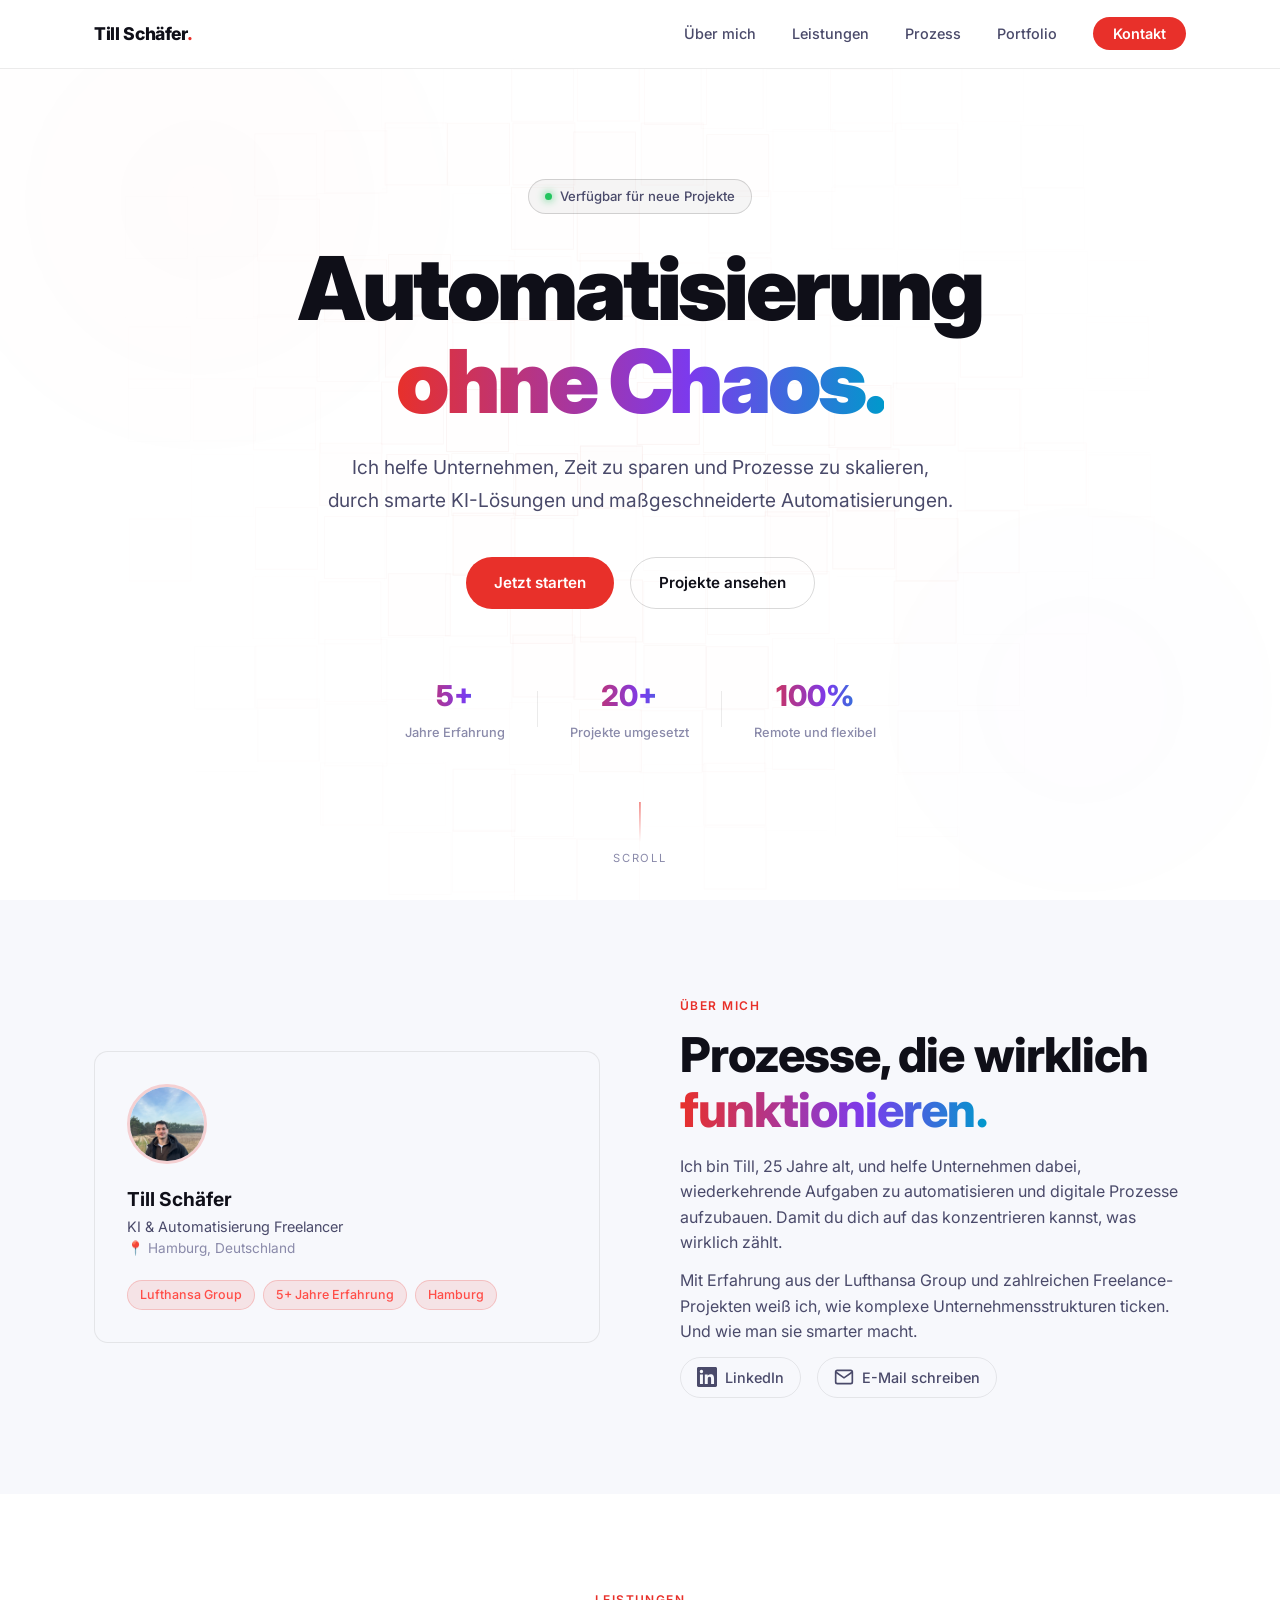
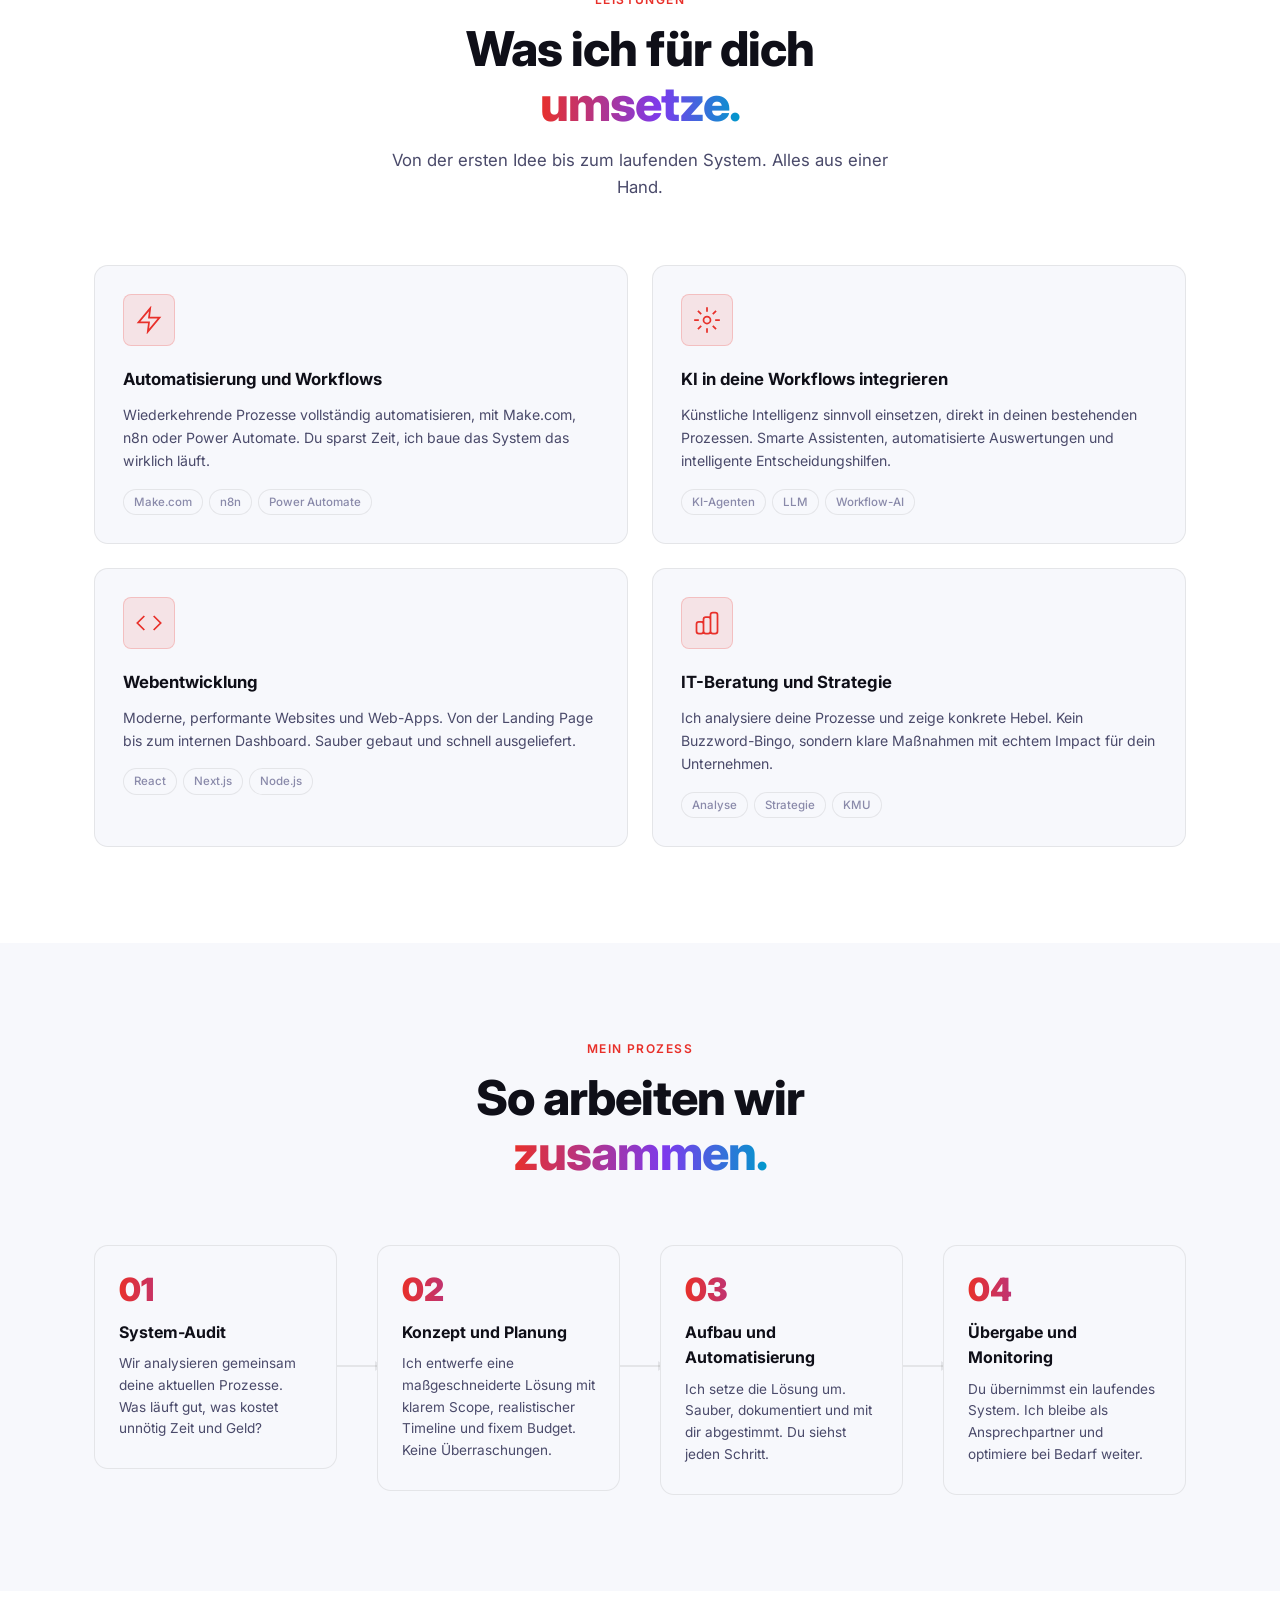
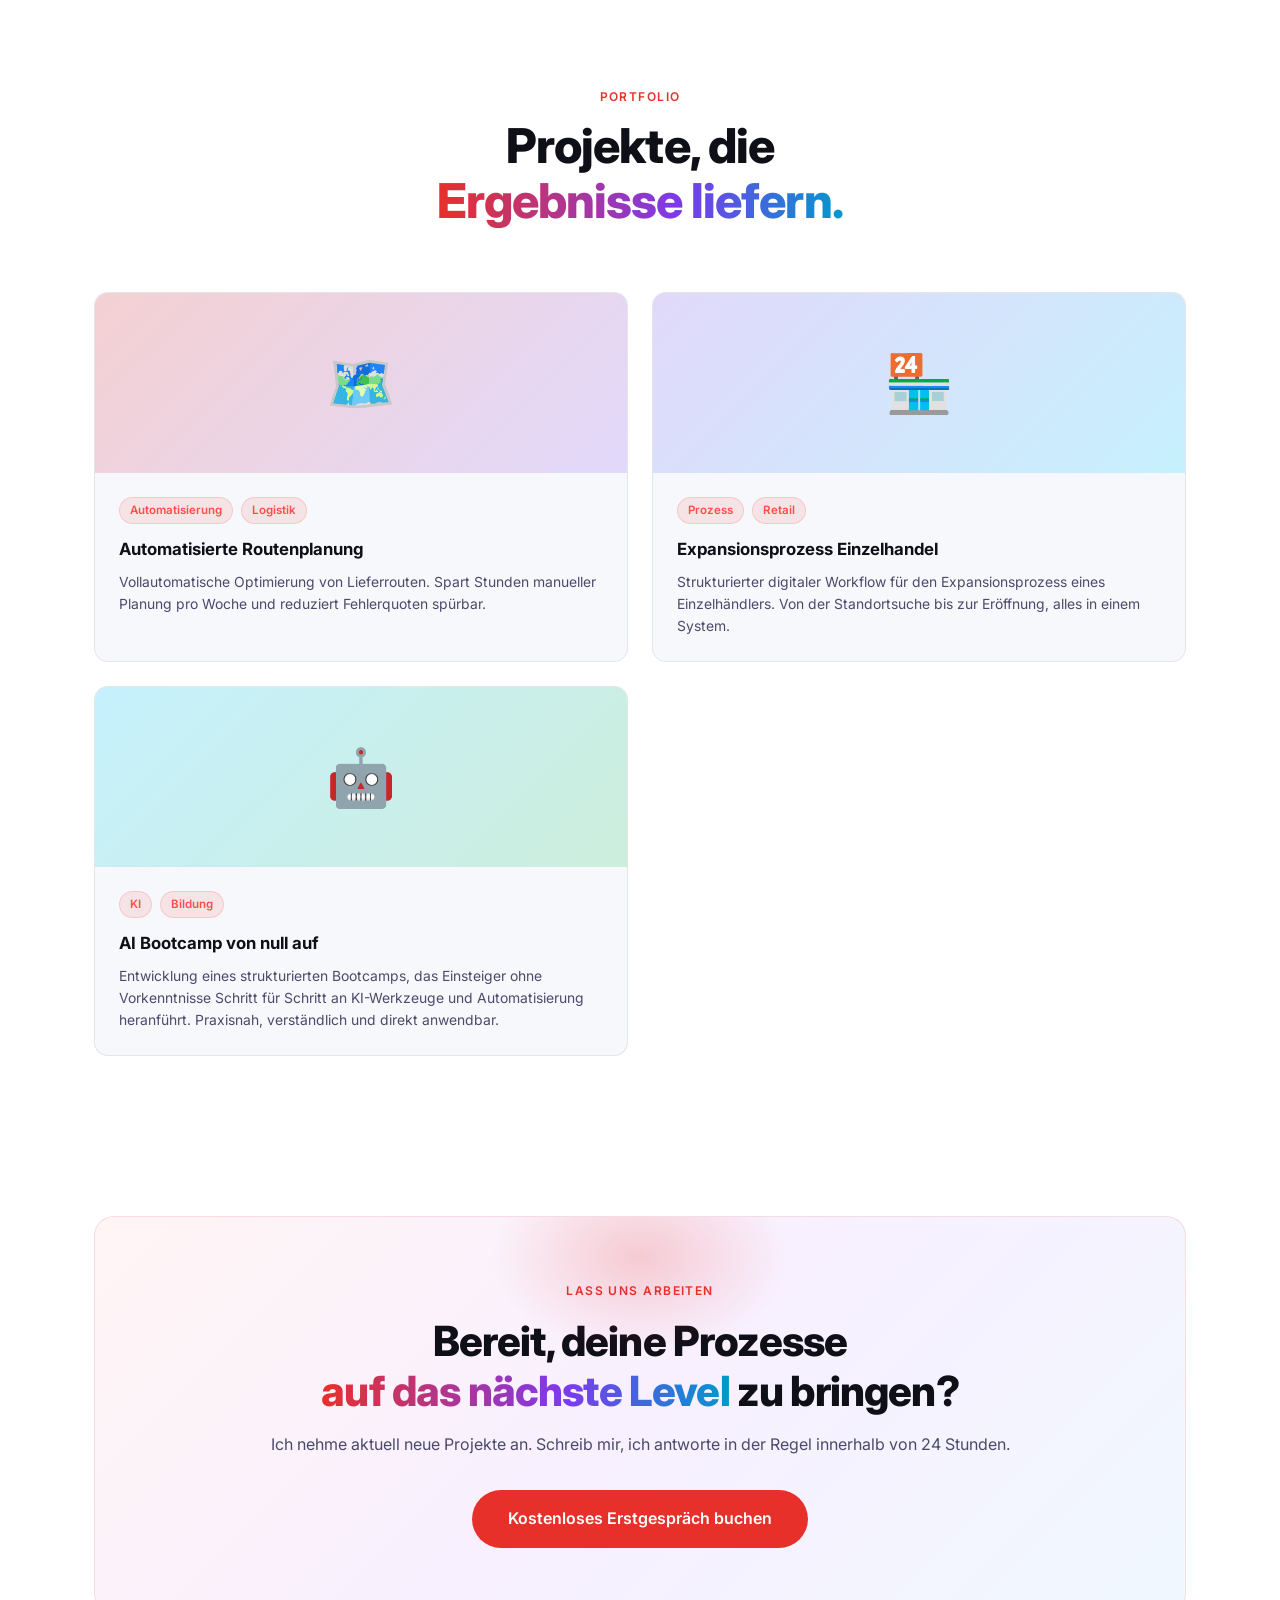
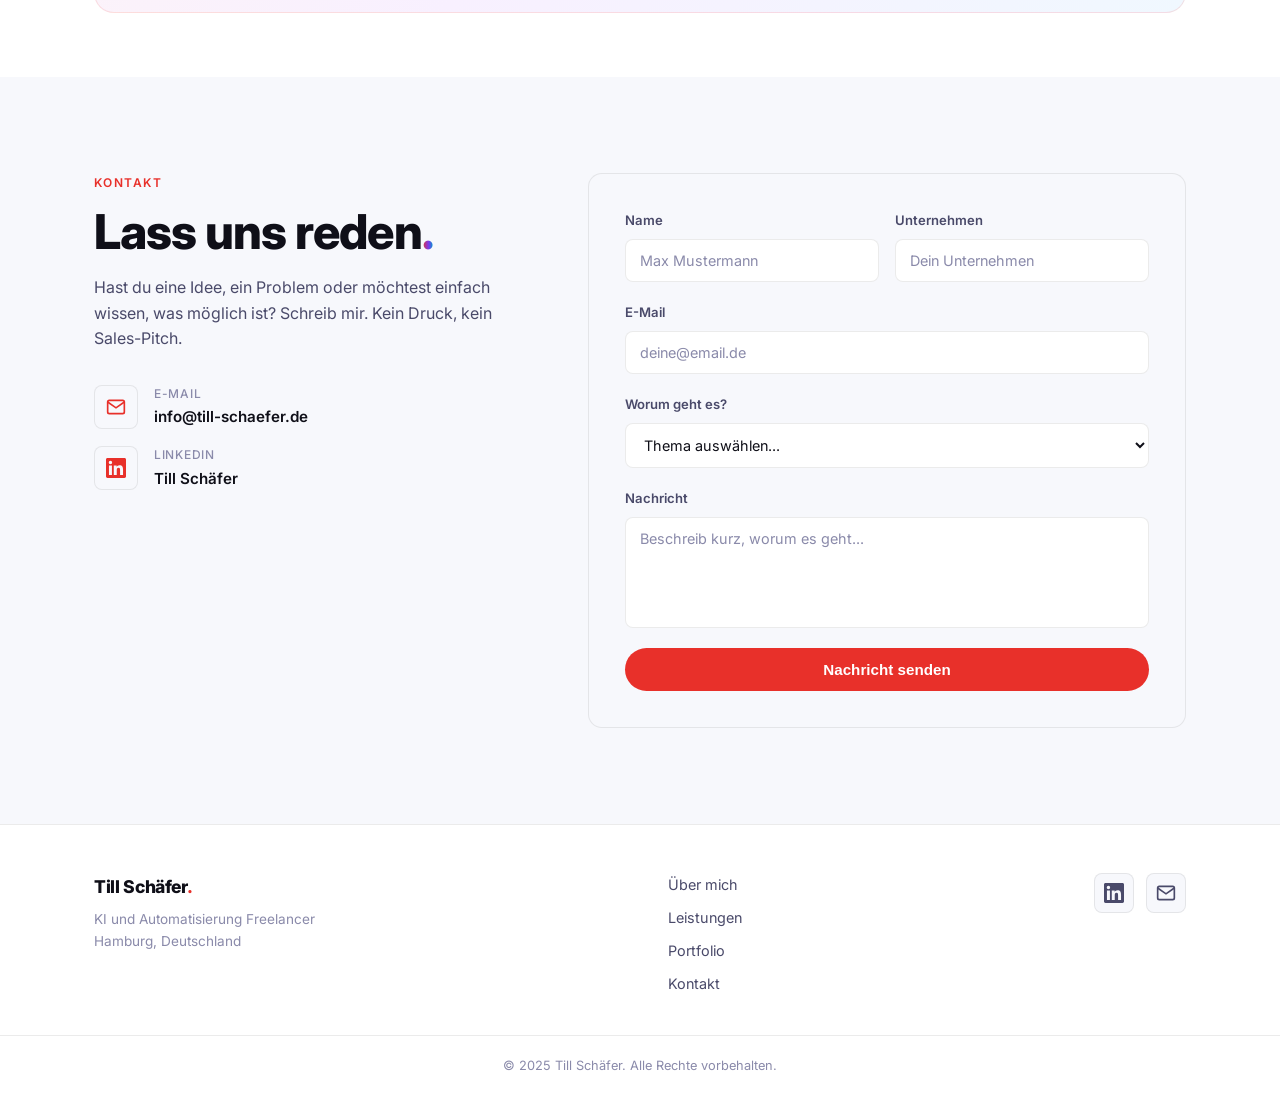
==== index.html @ 894cf84d "Initial commit: Till Schäfer Freelancer Website KI & Automatisierung Freelancer Website mit Hero-Ani" ====
<!DOCTYPE html>
<html lang="de">
<head>
  <meta charset="UTF-8" />
  <meta name="viewport" content="width=device-width, initial-scale=1.0" />

  <!-- SEO: Title & Description -->
  <title>Till Schäfer | KI & Automatisierung Freelancer Hamburg</title>
  <meta name="description" content="Freelancer für KI-Integration, Prozessautomatisierung und Webentwicklung in Hamburg. Ich helfe Unternehmen dabei, Zeit zu sparen und Abläufe zu skalieren. Jetzt kostenloses Erstgespräch buchen." />
  <meta name="keywords" content="Automatisierung Freelancer Hamburg, KI Integration, Prozessautomatisierung, Make.com, n8n, Power Automate, KI Freelancer, Webentwicklung Hamburg, Till Schäfer, AI Freelancer Deutschland" />
  <meta name="author" content="Till Schäfer" />
  <meta name="robots" content="index, follow" />
  <link rel="canonical" href="https://till-schaefer.de" />

  <!-- Open Graph (LinkedIn, WhatsApp, Facebook) -->
  <meta property="og:type" content="website" />
  <meta property="og:title" content="Till Schäfer | KI & Automatisierung Freelancer Hamburg" />
  <meta property="og:description" content="Freelancer für KI-Integration und Prozessautomatisierung. Ich helfe Unternehmen, Zeit zu sparen und Abläufe zu skalieren." />
  <meta property="og:url" content="https://till-schaefer.de" />
  <meta property="og:locale" content="de_DE" />
  <meta property="og:site_name" content="Till Schäfer" />

  <!-- Twitter Card -->
  <meta name="twitter:card" content="summary_large_image" />
  <meta name="twitter:title" content="Till Schäfer | KI & Automatisierung Freelancer Hamburg" />
  <meta name="twitter:description" content="Freelancer für KI-Integration und Prozessautomatisierung in Hamburg." />

  <!-- JSON-LD Structured Data -->
  <script type="application/ld+json">
  {
    "@context": "https://schema.org",
    "@type": "Person",
    "name": "Till Schäfer",
    "jobTitle": "KI & Automatisierung Freelancer",
    "url": "https://till-schaefer.de",
    "email": "info@till-schaefer.de",
    "address": {
      "@type": "PostalAddress",
      "addressLocality": "Hamburg",
      "addressCountry": "DE"
    },
    "knowsAbout": ["KI-Integration", "Prozessautomatisierung", "Make.com", "n8n", "Power Automate", "Webentwicklung", "IT-Beratung"],
    "sameAs": ["https://www.linkedin.com/in/till-schaefer"]
  }
  </script>

  <link rel="preconnect" href="https://fonts.googleapis.com" />
  <link rel="preconnect" href="https://fonts.gstatic.com" crossorigin />
  <link href="https://fonts.googleapis.com/css2?family=Inter:wght@300;400;500;600;700;800;900&display=swap" rel="stylesheet" />
  <link rel="stylesheet" href="style.css" />
</head>
<body>

  <!-- NAV -->
  <nav id="navbar">
    <div class="nav-inner">
      <a href="#hero" class="nav-logo">Till Schäfer<span class="dot">.</span></a>
      <ul class="nav-links">
        <li><a href="#about">Über mich</a></li>
        <li><a href="#services">Leistungen</a></li>
        <li><a href="#process">Prozess</a></li>
        <li><a href="#portfolio">Portfolio</a></li>
        <li><a href="#contact" class="nav-cta">Kontakt</a></li>
      </ul>
      <button class="nav-burger" id="burger" aria-label="Menü öffnen">
        <span></span><span></span><span></span>
      </button>
    </div>
    <div class="nav-mobile" id="mobileMenu">
      <a href="#about" class="mob-link">Über mich</a>
      <a href="#services" class="mob-link">Leistungen</a>
      <a href="#process" class="mob-link">Prozess</a>
      <a href="#portfolio" class="mob-link">Portfolio</a>
      <a href="#contact" class="mob-link mob-cta">Kontakt</a>
    </div>
  </nav>

  <!-- HERO -->
  <section id="hero">
    <div class="hero-bg">
      <div class="blob blob-1"></div>
      <div class="blob blob-2"></div>
      <canvas id="tileCanvas"></canvas>
    </div>
    <div class="hero-content">
      <div class="hero-badge reveal">
        <span class="badge-dot"></span>
        Verfügbar für neue Projekte
      </div>
      <h1 class="hero-title reveal">
        Automatisierung<br />
        <span class="gradient-text">ohne Chaos.</span>
      </h1>
      <p class="hero-sub reveal">
        Ich helfe Unternehmen, Zeit zu sparen und Prozesse zu skalieren,<br class="br-desk" />
        durch smarte KI-Lösungen und maßgeschneiderte Automatisierungen.
      </p>
      <div class="hero-actions reveal">
        <a href="#contact" class="btn btn-primary">Jetzt starten</a>
        <a href="#portfolio" class="btn btn-ghost">Projekte ansehen</a>
      </div>
      <div class="hero-stats reveal">
        <div class="stat">
          <span class="stat-num">5+</span>
          <span class="stat-label">Jahre Erfahrung</span>
        </div>
        <div class="stat-divider"></div>
        <div class="stat">
          <span class="stat-num">20+</span>
          <span class="stat-label">Projekte umgesetzt</span>
        </div>
        <div class="stat-divider"></div>
        <div class="stat">
          <span class="stat-num">100%</span>
          <span class="stat-label">Remote und flexibel</span>
        </div>
      </div>
    </div>
    <div class="scroll-indicator">
      <div class="scroll-line"></div>
      <span>Scroll</span>
    </div>
  </section>

  <!-- ABOUT -->
  <section id="about">
    <div class="container about-grid">
      <div class="about-visual reveal">
        <div class="about-card">
          <div class="about-avatar">
            <img src="IMG_1488-1-e1768509123802.jpeg" alt="Till Schäfer, KI und Automatisierung Freelancer Hamburg" class="avatar-img" />
          </div>
          <div class="about-card-info">
            <p class="about-card-name">Till Schäfer</p>
            <p class="about-card-role">KI &amp; Automatisierung Freelancer</p>
            <p class="about-card-loc">📍 Hamburg, Deutschland</p>
          </div>
          <div class="about-card-tags">
            <span>Lufthansa Group</span>
            <span>5+ Jahre Erfahrung</span>
            <span>Hamburg</span>
          </div>
        </div>
      </div>
      <div class="about-text">
        <p class="section-label reveal">Über mich</p>
        <h2 class="section-title reveal">
          Prozesse, die wirklich<br /><span class="gradient-text">funktionieren.</span>
        </h2>
        <p class="about-body reveal">
          Ich bin Till, 25 Jahre alt, und helfe Unternehmen dabei, wiederkehrende Aufgaben zu automatisieren und digitale Prozesse aufzubauen. Damit du dich auf das konzentrieren kannst, was wirklich zählt.
        </p>
        <p class="about-body reveal">
          Mit Erfahrung aus der Lufthansa Group und zahlreichen Freelance-Projekten weiß ich, wie komplexe Unternehmensstrukturen ticken. Und wie man sie smarter macht.
        </p>
        <div class="about-links reveal">
          <a href="https://www.linkedin.com/in/till-schaefer" target="_blank" rel="noopener" class="social-link">
            <svg width="20" height="20" viewBox="0 0 24 24" fill="currentColor"><path d="M20.447 20.452h-3.554v-5.569c0-1.328-.027-3.037-1.852-3.037-1.853 0-2.136 1.445-2.136 2.939v5.667H9.351V9h3.414v1.561h.046c.477-.9 1.637-1.85 3.37-1.85 3.601 0 4.267 2.37 4.267 5.455v6.286zM5.337 7.433a2.062 2.062 0 01-2.063-2.065 2.064 2.064 0 112.063 2.065zm1.782 13.019H3.555V9h3.564v11.452zM22.225 0H1.771C.792 0 0 .774 0 1.729v20.542C0 23.227.792 24 1.771 24h20.451C23.2 24 24 23.227 24 22.271V1.729C24 .774 23.2 0 22.222 0h.003z"/></svg>
            LinkedIn
          </a>
          <a href="mailto:info@till-schaefer.de" class="social-link">
            <svg width="20" height="20" viewBox="0 0 24 24" fill="none" stroke="currentColor" stroke-width="2"><path d="M4 4h16c1.1 0 2 .9 2 2v12c0 1.1-.9 2-2 2H4c-1.1 0-2-.9-2-2V6c0-1.1.9-2 2-2z"/><polyline points="22,6 12,13 2,6"/></svg>
            E-Mail schreiben
          </a>
        </div>
      </div>
    </div>
  </section>

  <!-- SERVICES -->
  <section id="services">
    <div class="container">
      <div class="section-header">
        <p class="section-label reveal">Leistungen</p>
        <h2 class="section-title reveal">Was ich für dich<br /><span class="gradient-text">umsetze.</span></h2>
        <p class="section-sub reveal">Von der ersten Idee bis zum laufenden System. Alles aus einer Hand.</p>
      </div>
      <div class="services-grid services-grid-4">

        <div class="service-card reveal">
          <div class="service-icon">
            <svg width="28" height="28" viewBox="0 0 24 24" fill="none" stroke="currentColor" stroke-width="1.5"><path d="M13 2L3 14h9l-1 8 10-12h-9l1-8z"/></svg>
          </div>
          <h3>Automatisierung und Workflows</h3>
          <p>Wiederkehrende Prozesse vollständig automatisieren, mit Make.com, n8n oder Power Automate. Du sparst Zeit, ich baue das System das wirklich läuft.</p>
          <div class="service-tags">
            <span>Make.com</span><span>n8n</span><span>Power Automate</span>
          </div>
        </div>

        <div class="service-card reveal">
          <div class="service-icon">
            <svg width="28" height="28" viewBox="0 0 24 24" fill="none" stroke="currentColor" stroke-width="1.5"><circle cx="12" cy="12" r="3"/><path d="M12 1v4M12 19v4M4.22 4.22l2.83 2.83M16.95 16.95l2.83 2.83M1 12h4M19 12h4M4.22 19.78l2.83-2.83M16.95 7.05l2.83-2.83"/></svg>
          </div>
          <h3>KI in deine Workflows integrieren</h3>
          <p>Künstliche Intelligenz sinnvoll einsetzen, direkt in deinen bestehenden Prozessen. Smarte Assistenten, automatisierte Auswertungen und intelligente Entscheidungshilfen.</p>
          <div class="service-tags">
            <span>KI-Agenten</span><span>LLM</span><span>Workflow-AI</span>
          </div>
        </div>

        <div class="service-card reveal">
          <div class="service-icon">
            <svg width="28" height="28" viewBox="0 0 24 24" fill="none" stroke="currentColor" stroke-width="1.5"><polyline points="16 18 22 12 16 6"/><polyline points="8 6 2 12 8 18"/></svg>
          </div>
          <h3>Webentwicklung</h3>
          <p>Moderne, performante Websites und Web-Apps. Von der Landing Page bis zum internen Dashboard. Sauber gebaut und schnell ausgeliefert.</p>
          <div class="service-tags">
            <span>React</span><span>Next.js</span><span>Node.js</span>
          </div>
        </div>

        <div class="service-card reveal">
          <div class="service-icon">
            <svg width="28" height="28" viewBox="0 0 24 24" fill="none" stroke="currentColor" stroke-width="1.5"><path d="M9 19v-6a2 2 0 00-2-2H5a2 2 0 00-2 2v6a2 2 0 002 2h2a2 2 0 002-2zm0 0V9a2 2 0 012-2h2a2 2 0 012 2v10m-6 0a2 2 0 002 2h2a2 2 0 002-2m0 0V5a2 2 0 012-2h2a2 2 0 012 2v14a2 2 0 01-2 2h-2a2 2 0 01-2-2z"/></svg>
          </div>
          <h3>IT-Beratung und Strategie</h3>
          <p>Ich analysiere deine Prozesse und zeige konkrete Hebel. Kein Buzzword-Bingo, sondern klare Maßnahmen mit echtem Impact für dein Unternehmen.</p>
          <div class="service-tags">
            <span>Analyse</span><span>Strategie</span><span>KMU</span>
          </div>
        </div>

      </div>
    </div>
  </section>

  <!-- PROCESS -->
  <section id="process">
    <div class="container">
      <div class="section-header">
        <p class="section-label reveal">Mein Prozess</p>
        <h2 class="section-title reveal">So arbeiten wir<br /><span class="gradient-text">zusammen.</span></h2>
      </div>
      <div class="process-steps">
        <div class="process-step reveal">
          <div class="step-num">01</div>
          <div class="step-content">
            <h3>System-Audit</h3>
            <p>Wir analysieren gemeinsam deine aktuellen Prozesse. Was läuft gut, was kostet unnötig Zeit und Geld?</p>
          </div>
        </div>
        <div class="process-connector"></div>
        <div class="process-step reveal">
          <div class="step-num">02</div>
          <div class="step-content">
            <h3>Konzept und Planung</h3>
            <p>Ich entwerfe eine maßgeschneiderte Lösung mit klarem Scope, realistischer Timeline und fixem Budget. Keine Überraschungen.</p>
          </div>
        </div>
        <div class="process-connector"></div>
        <div class="process-step reveal">
          <div class="step-num">03</div>
          <div class="step-content">
            <h3>Aufbau und Automatisierung</h3>
            <p>Ich setze die Lösung um. Sauber, dokumentiert und mit dir abgestimmt. Du siehst jeden Schritt.</p>
          </div>
        </div>
        <div class="process-connector"></div>
        <div class="process-step reveal">
          <div class="step-num">04</div>
          <div class="step-content">
            <h3>Übergabe und Monitoring</h3>
            <p>Du übernimmst ein laufendes System. Ich bleibe als Ansprechpartner und optimiere bei Bedarf weiter.</p>
          </div>
        </div>
      </div>
    </div>
  </section>

  <!-- PORTFOLIO -->
  <section id="portfolio">
    <div class="container">
      <div class="section-header">
        <p class="section-label reveal">Portfolio</p>
        <h2 class="section-title reveal">Projekte, die<br /><span class="gradient-text">Ergebnisse liefern.</span></h2>
      </div>
      <div class="portfolio-grid">

        <div class="portfolio-card reveal">
          <div class="portfolio-visual p-vis-1">
            <div class="p-icon">🗺️</div>
          </div>
          <div class="portfolio-info">
            <div class="portfolio-tags">
              <span>Automatisierung</span><span>Logistik</span>
            </div>
            <h3>Automatisierte Routenplanung</h3>
            <p>Vollautomatische Optimierung von Lieferrouten. Spart Stunden manueller Planung pro Woche und reduziert Fehlerquoten spürbar.</p>
          </div>
        </div>

        <div class="portfolio-card reveal">
          <div class="portfolio-visual p-vis-2">
            <div class="p-icon">🏪</div>
          </div>
          <div class="portfolio-info">
            <div class="portfolio-tags">
              <span>Prozess</span><span>Retail</span>
            </div>
            <h3>Expansionsprozess Einzelhandel</h3>
            <p>Strukturierter digitaler Workflow für den Expansionsprozess eines Einzelhändlers. Von der Standortsuche bis zur Eröffnung, alles in einem System.</p>
          </div>
        </div>

        <div class="portfolio-card reveal">
          <div class="portfolio-visual p-vis-3">
            <div class="p-icon">🤖</div>
          </div>
          <div class="portfolio-info">
            <div class="portfolio-tags">
              <span>KI</span><span>Bildung</span>
            </div>
            <h3>AI Bootcamp von null auf</h3>
            <p>Entwicklung eines strukturierten Bootcamps, das Einsteiger ohne Vorkenntnisse Schritt für Schritt an KI-Werkzeuge und Automatisierung heranführt. Praxisnah, verständlich und direkt anwendbar.</p>
          </div>
        </div>

      </div>
    </div>
  </section>

  <!-- CTA BANNER -->
  <section id="cta-banner">
    <div class="container">
      <div class="cta-box reveal">
        <div class="cta-glow"></div>
        <p class="cta-label">Lass uns arbeiten</p>
        <h2>Bereit, deine Prozesse<br /><span class="gradient-text">auf das nächste Level</span> zu bringen?</h2>
        <p class="cta-sub">Ich nehme aktuell neue Projekte an. Schreib mir, ich antworte in der Regel innerhalb von 24 Stunden.</p>
        <a href="#contact" class="btn btn-primary btn-lg">Kostenloses Erstgespräch buchen</a>
      </div>
    </div>
  </section>

  <!-- CONTACT -->
  <section id="contact">
    <div class="container contact-grid">
      <div class="contact-info">
        <p class="section-label reveal">Kontakt</p>
        <h2 class="section-title reveal">Lass uns reden<span class="gradient-text">.</span></h2>
        <p class="contact-body reveal">Hast du eine Idee, ein Problem oder möchtest einfach wissen, was möglich ist? Schreib mir. Kein Druck, kein Sales-Pitch.</p>
        <div class="contact-details reveal">
          <a href="mailto:info@till-schaefer.de" class="contact-item">
            <div class="contact-icon">
              <svg width="20" height="20" viewBox="0 0 24 24" fill="none" stroke="currentColor" stroke-width="2"><path d="M4 4h16c1.1 0 2 .9 2 2v12c0 1.1-.9 2-2 2H4c-1.1 0-2-.9-2-2V6c0-1.1.9-2 2-2z"/><polyline points="22,6 12,13 2,6"/></svg>
            </div>
            <div>
              <p class="contact-label-sm">E-Mail</p>
              <p class="contact-value">info@till-schaefer.de</p>
            </div>
          </a>
          <a href="https://www.linkedin.com/in/till-schaefer" target="_blank" rel="noopener" class="contact-item">
            <div class="contact-icon">
              <svg width="20" height="20" viewBox="0 0 24 24" fill="currentColor"><path d="M20.447 20.452h-3.554v-5.569c0-1.328-.027-3.037-1.852-3.037-1.853 0-2.136 1.445-2.136 2.939v5.667H9.351V9h3.414v1.561h.046c.477-.9 1.637-1.85 3.37-1.85 3.601 0 4.267 2.37 4.267 5.455v6.286zM5.337 7.433a2.062 2.062 0 01-2.063-2.065 2.064 2.064 0 112.063 2.065zm1.782 13.019H3.555V9h3.564v11.452zM22.225 0H1.771C.792 0 0 .774 0 1.729v20.542C0 23.227.792 24 1.771 24h20.451C23.2 24 24 23.227 24 22.271V1.729C24 .774 23.2 0 22.222 0h.003z"/></svg>
            </div>
            <div>
              <p class="contact-label-sm">LinkedIn</p>
              <p class="contact-value">Till Schäfer</p>
            </div>
          </a>
        </div>
      </div>
      <div class="contact-form-wrap reveal">
        <form class="contact-form" id="contactForm">
          <div class="form-row">
            <div class="form-group">
              <label for="name">Name</label>
              <input type="text" id="name" name="name" placeholder="Max Mustermann" required />
            </div>
            <div class="form-group">
              <label for="company">Unternehmen</label>
              <input type="text" id="company" name="company" placeholder="Dein Unternehmen" />
            </div>
          </div>
          <div class="form-group">
            <label for="email">E-Mail</label>
            <input type="email" id="email" name="email" placeholder="deine@email.de" required />
          </div>
          <div class="form-group">
            <label for="subject">Worum geht es?</label>
            <select id="subject" name="subject">
              <option value="">Thema auswählen...</option>
              <option>Automatisierung</option>
              <option>KI-Integration</option>
              <option>Webentwicklung</option>
              <option>IT-Beratung</option>
              <option>Sonstiges</option>
            </select>
          </div>
          <div class="form-group">
            <label for="message">Nachricht</label>
            <textarea id="message" name="message" rows="5" placeholder="Beschreib kurz, worum es geht..." required></textarea>
          </div>
          <button type="submit" class="btn btn-primary btn-full">Nachricht senden</button>
        </form>
      </div>
    </div>
  </section>

  <!-- FOOTER -->
  <footer id="footer">
    <div class="container footer-inner">
      <div class="footer-brand">
        <span class="nav-logo">Till Schäfer<span class="dot">.</span></span>
        <p>KI und Automatisierung Freelancer<br />Hamburg, Deutschland</p>
      </div>
      <div class="footer-links">
        <a href="#about">Über mich</a>
        <a href="#services">Leistungen</a>
        <a href="#portfolio">Portfolio</a>
        <a href="#contact">Kontakt</a>
      </div>
      <div class="footer-social">
        <a href="https://www.linkedin.com/in/till-schaefer" target="_blank" rel="noopener" aria-label="LinkedIn">
          <svg width="20" height="20" viewBox="0 0 24 24" fill="currentColor"><path d="M20.447 20.452h-3.554v-5.569c0-1.328-.027-3.037-1.852-3.037-1.853 0-2.136 1.445-2.136 2.939v5.667H9.351V9h3.414v1.561h.046c.477-.9 1.637-1.85 3.37-1.85 3.601 0 4.267 2.37 4.267 5.455v6.286zM5.337 7.433a2.062 2.062 0 01-2.063-2.065 2.064 2.064 0 112.063 2.065zm1.782 13.019H3.555V9h3.564v11.452zM22.225 0H1.771C.792 0 0 .774 0 1.729v20.542C0 23.227.792 24 1.771 24h20.451C23.2 24 24 23.227 24 22.271V1.729C24 .774 23.2 0 22.222 0h.003z"/></svg>
        </a>
        <a href="mailto:info@till-schaefer.de" aria-label="E-Mail">
          <svg width="20" height="20" viewBox="0 0 24 24" fill="none" stroke="currentColor" stroke-width="2"><path d="M4 4h16c1.1 0 2 .9 2 2v12c0 1.1-.9 2-2 2H4c-1.1 0-2-.9-2-2V6c0-1.1.9-2 2-2z"/><polyline points="22,6 12,13 2,6"/></svg>
        </a>
      </div>
    </div>
    <div class="footer-bottom">
      <p>© 2025 Till Schäfer. Alle Rechte vorbehalten.</p>
    </div>
  </footer>

  <script src="script.js"></script>
</body>
</html>
---- style.css ----
/* =====================
   RESET & BASE
   ===================== */
*, *::before, *::after { box-sizing: border-box; margin: 0; padding: 0; }

:root {
  --bg:        #ffffff;
  --bg-2:      #f7f8fc;
  --bg-card:   #ffffff;
  --bg-card-2: #f0f2f8;
  --border:    rgba(0,0,0,0.08);
  --border-h:  rgba(0,0,0,0.15);
  --red:       #e8302a;
  --red-light: #ff4d47;
  --cyan:      #0099cc;
  --purple:    #7c3aed;
  --grad:      linear-gradient(135deg, var(--red) 0%, var(--purple) 50%, var(--cyan) 100%);
  --grad-text: linear-gradient(90deg, var(--red) 0%, var(--purple) 60%, var(--cyan) 100%);
  --text:      #0f0f18;
  --text-muted:#4a4a6a;
  --text-dim:  #8a8aaa;
  --radius:    14px;
  --radius-sm: 8px;
  --trans:     0.3s cubic-bezier(0.4,0,0.2,1);
}

html { scroll-behavior: smooth; }

body {
  font-family: 'Inter', -apple-system, BlinkMacSystemFont, sans-serif;
  background: var(--bg);
  color: var(--text);
  line-height: 1.6;
  overflow-x: hidden;
}

/* =====================
   TYPOGRAPHY HELPERS
   ===================== */
.gradient-text {
  background: var(--grad-text);
  -webkit-background-clip: text;
  -webkit-text-fill-color: transparent;
  background-clip: text;
}

.section-label {
  font-size: 0.75rem;
  font-weight: 600;
  letter-spacing: 0.12em;
  text-transform: uppercase;
  color: var(--red);
  margin-bottom: 12px;
}

.section-title {
  font-size: clamp(2rem, 4vw, 3rem);
  font-weight: 800;
  line-height: 1.15;
  letter-spacing: -0.02em;
  margin-bottom: 16px;
}

.section-sub {
  font-size: 1.05rem;
  color: var(--text-muted);
  max-width: 520px;
  margin: 0 auto;
}

.section-header {
  text-align: center;
  margin-bottom: 64px;
}

/* =====================
   LAYOUT
   ===================== */
.container {
  max-width: 1140px;
  margin: 0 auto;
  padding: 0 24px;
}

section { padding: 96px 0; }

/* =====================
   REVEAL ANIMATIONS
   ===================== */
.reveal {
  opacity: 0;
  transform: translateY(28px);
  transition: opacity 0.7s ease, transform 0.7s ease;
}
.reveal.visible {
  opacity: 1;
  transform: translateY(0);
}

/* =====================
   NAVBAR
   ===================== */
#navbar {
  position: fixed;
  top: 0; left: 0; right: 0;
  z-index: 100;
  background: rgba(255,255,255,0.7);
  backdrop-filter: blur(20px);
  -webkit-backdrop-filter: blur(20px);
  border-bottom: 1px solid var(--border);
  transition: background var(--trans);
}
#navbar.scrolled {
  background: rgba(255,255,255,0.95);
  box-shadow: 0 1px 24px rgba(0,0,0,0.06);
}
.nav-inner {
  max-width: 1140px;
  margin: 0 auto;
  padding: 0 24px;
  height: 68px;
  display: flex;
  align-items: center;
  justify-content: space-between;
}
.nav-logo {
  font-size: 1.1rem;
  font-weight: 800;
  color: var(--text);
  text-decoration: none;
  letter-spacing: -0.02em;
}
.nav-logo .dot { color: var(--red); }
.nav-links {
  list-style: none;
  display: flex;
  gap: 36px;
}
.nav-links a {
  color: var(--text-muted);
  text-decoration: none;
  font-size: 0.9rem;
  font-weight: 500;
  transition: color var(--trans);
}
.nav-links a:hover { color: var(--text); }
.nav-cta {
  background: var(--red) !important;
  color: #fff !important;
  padding: 8px 20px;
  border-radius: 99px;
  font-weight: 600 !important;
  transition: background var(--trans), transform var(--trans) !important;
}
.nav-cta:hover { background: var(--red-light) !important; transform: translateY(-1px); }
.nav-burger {
  display: none;
  flex-direction: column;
  gap: 5px;
  background: none;
  border: none;
  cursor: pointer;
  padding: 4px;
}
.nav-burger span {
  display: block;
  width: 24px;
  height: 2px;
  background: var(--text);
  border-radius: 2px;
  transition: var(--trans);
}
.nav-mobile {
  display: none;
  flex-direction: column;
  padding: 16px 24px 24px;
  gap: 4px;
  border-top: 1px solid var(--border);
}
.nav-mobile.open { display: flex; }
.mob-link {
  color: var(--text-muted);
  text-decoration: none;
  font-size: 1rem;
  font-weight: 500;
  padding: 10px 0;
  border-bottom: 1px solid var(--border);
  transition: color var(--trans);
}
.mob-link:last-child { border-bottom: none; }
.mob-link:hover { color: var(--text); }
.mob-cta {
  margin-top: 8px;
  background: var(--red);
  color: #fff !important;
  text-align: center;
  padding: 12px;
  border-radius: var(--radius-sm);
  border-bottom: none !important;
}

/* =====================
   HERO
   ===================== */
#hero {
  min-height: 100vh;
  display: flex;
  align-items: center;
  justify-content: center;
  position: relative;
  text-align: center;
  padding: 120px 24px 96px;
  overflow: hidden;
}
.hero-bg {
  position: absolute;
  inset: 0;
  z-index: 0;
}
.blob {
  position: absolute;
  border-radius: 50%;
  filter: blur(100px);
  opacity: 0.18;
  animation: blobFloat 8s ease-in-out infinite alternate;
}
.blob-1 {
  width: 600px; height: 600px;
  background: radial-gradient(circle, rgba(232,48,42,0.12) 0%, transparent 70%);
  top: -100px; left: -100px;
  animation-delay: 0s;
}
.blob-2 {
  width: 500px; height: 500px;
  background: radial-gradient(circle, rgba(124,58,237,0.1) 0%, transparent 70%);
  bottom: -50px; right: -50px;
  animation-delay: -4s;
}
@keyframes blobFloat {
  from { transform: translate(0,0) scale(1); }
  to   { transform: translate(40px,30px) scale(1.08); }
}
#tileCanvas {
  position: absolute;
  inset: 0;
  width: 100%;
  height: 100%;
  opacity: 0.55;
  pointer-events: none;
}
.hero-content {
  position: relative;
  z-index: 1;
  max-width: 820px;
}
.hero-badge {
  display: inline-flex;
  align-items: center;
  gap: 8px;
  background: rgba(0,0,0,0.04);
  border: 1px solid var(--border-h);
  padding: 6px 16px;
  border-radius: 99px;
  font-size: 0.82rem;
  font-weight: 500;
  color: var(--text-muted);
  margin-bottom: 28px;
}
.badge-dot {
  width: 7px; height: 7px;
  background: #22c55e;
  border-radius: 50%;
  box-shadow: 0 0 8px #22c55e;
  animation: pulse 2s ease-in-out infinite;
}
@keyframes pulse {
  0%,100% { box-shadow: 0 0 8px #22c55e; }
  50% { box-shadow: 0 0 16px #22c55e, 0 0 24px #22c55e; }
}
.hero-title {
  font-size: clamp(3rem, 7vw, 5.5rem);
  font-weight: 900;
  letter-spacing: -0.035em;
  line-height: 1.05;
  margin-bottom: 24px;
}
.hero-sub {
  font-size: clamp(1rem, 1.8vw, 1.2rem);
  color: var(--text-muted);
  margin-bottom: 40px;
  line-height: 1.7;
}
.br-desk { display: block; }
.hero-actions {
  display: flex;
  gap: 16px;
  justify-content: center;
  flex-wrap: wrap;
  margin-bottom: 64px;
}
.hero-stats {
  display: flex;
  align-items: center;
  justify-content: center;
  gap: 32px;
  flex-wrap: wrap;
}
.stat { text-align: center; }
.stat-num {
  display: block;
  font-size: 1.8rem;
  font-weight: 800;
  background: var(--grad-text);
  -webkit-background-clip: text;
  -webkit-text-fill-color: transparent;
  background-clip: text;
}
.stat-label {
  font-size: 0.8rem;
  color: var(--text-dim);
  font-weight: 500;
}
.stat-divider {
  width: 1px;
  height: 36px;
  background: var(--border);
}
.scroll-indicator {
  position: absolute;
  bottom: 32px;
  left: 50%;
  transform: translateX(-50%);
  display: flex;
  flex-direction: column;
  align-items: center;
  gap: 8px;
  z-index: 1;
}
.scroll-line {
  width: 1px;
  height: 40px;
  background: linear-gradient(to bottom, var(--red), transparent);
  animation: scrollDown 2s ease-in-out infinite;
}
.scroll-indicator span {
  font-size: 0.7rem;
  letter-spacing: 0.15em;
  text-transform: uppercase;
  color: var(--text-dim);
}
@keyframes scrollDown {
  0% { transform: scaleY(0); transform-origin: top; }
  50% { transform: scaleY(1); transform-origin: top; }
  51% { transform: scaleY(1); transform-origin: bottom; }
  100% { transform: scaleY(0); transform-origin: bottom; }
}

/* =====================
   BUTTONS
   ===================== */
.btn {
  display: inline-flex;
  align-items: center;
  justify-content: center;
  gap: 8px;
  padding: 13px 28px;
  border-radius: 99px;
  font-weight: 600;
  font-size: 0.95rem;
  text-decoration: none;
  cursor: pointer;
  border: none;
  transition: all var(--trans);
}
.btn-primary {
  background: var(--red);
  color: #fff;
}
.btn-primary:hover {
  background: var(--red-light);
  transform: translateY(-2px);
  box-shadow: 0 8px 32px rgba(232,48,42,0.35);
}
.btn-ghost {
  background: transparent;
  color: var(--text);
  border: 1px solid var(--border-h);
}
.btn-ghost:hover {
  border-color: var(--red);
  background: rgba(232,48,42,0.04);
  color: var(--red);
}
.btn-lg { padding: 16px 36px; font-size: 1rem; }
.btn-full { width: 100%; }


/* =====================
   ABOUT
   ===================== */
#about { background: var(--bg-2); }
.about-grid {
  display: grid;
  grid-template-columns: 1fr 1fr;
  gap: 80px;
  align-items: center;
}
.about-visual {
  position: relative;
}
.about-card {
  background: var(--bg-2);
  border: 1px solid var(--border);
  border-radius: var(--radius);
  padding: 32px;
  display: flex;
  flex-direction: column;
  gap: 20px;
}
.about-avatar {
  width: 80px; height: 80px;
  border-radius: 50%;
  overflow: hidden;
  border: 3px solid rgba(232,48,42,0.2);
  flex-shrink: 0;
}
.avatar-img {
  width: 100%;
  height: 100%;
  object-fit: cover;
  object-position: center top;
}
.about-card-name {
  font-size: 1.2rem;
  font-weight: 700;
}
.about-card-role { color: var(--text-muted); font-size: 0.9rem; }
.about-card-loc { color: var(--text-dim); font-size: 0.85rem; }
.about-card-tags {
  display: flex;
  gap: 8px;
  flex-wrap: wrap;
}
.about-card-tags span {
  padding: 4px 12px;
  background: rgba(232,48,42,0.1);
  border: 1px solid rgba(232,48,42,0.2);
  border-radius: 99px;
  font-size: 0.78rem;
  color: var(--red-light);
  font-weight: 500;
}
.about-body {
  color: var(--text-muted);
  font-size: 1rem;
  margin-bottom: 12px;
}
.about-links {
  display: flex;
  gap: 16px;
  margin-top: 8px;
  flex-wrap: wrap;
}
.social-link {
  display: inline-flex;
  align-items: center;
  gap: 8px;
  color: var(--text-muted);
  text-decoration: none;
  font-size: 0.9rem;
  font-weight: 500;
  border: 1px solid var(--border);
  padding: 8px 16px;
  border-radius: 99px;
  transition: all var(--trans);
}
.social-link:hover {
  color: var(--text);
  border-color: var(--border-h);
  background: rgba(255,255,255,0.04);
}

/* =====================
   SERVICES
   ===================== */
.services-grid {
  display: grid;
  grid-template-columns: repeat(3, 1fr);
  gap: 20px;
}
.services-grid-4 {
  grid-template-columns: repeat(2, 1fr);
  gap: 24px;
}
.service-card {
  background: var(--bg-2);
  border: 1px solid var(--border);
  border-radius: var(--radius);
  padding: 28px;
  transition: all var(--trans);
  cursor: default;
  position: relative;
  overflow: hidden;
}
.service-card::before {
  content: '';
  position: absolute;
  top: 0; left: 0; right: 0;
  height: 2px;
  background: var(--grad);
  opacity: 0;
  transition: opacity var(--trans);
}
.service-card:hover {
  border-color: rgba(232,48,42,0.2);
  transform: translateY(-4px);
  box-shadow: 0 16px 48px rgba(0,0,0,0.08);
}
.service-card:hover::before { opacity: 1; }
.service-icon {
  width: 52px; height: 52px;
  background: rgba(232,48,42,0.1);
  border: 1px solid rgba(232,48,42,0.2);
  border-radius: var(--radius-sm);
  display: flex;
  align-items: center;
  justify-content: center;
  color: var(--red);
  margin-bottom: 20px;
  transition: all var(--trans);
}
.service-card:hover .service-icon {
  background: rgba(232,48,42,0.18);
  border-color: rgba(232,48,42,0.4);
}
.service-card h3 {
  font-size: 1.05rem;
  font-weight: 700;
  margin-bottom: 10px;
}
.service-card p {
  font-size: 0.88rem;
  color: var(--text-muted);
  line-height: 1.65;
  margin-bottom: 16px;
}
.service-tags {
  display: flex;
  gap: 6px;
  flex-wrap: wrap;
}
.service-tags span {
  padding: 3px 10px;
  background: rgba(255,255,255,0.05);
  border: 1px solid var(--border);
  border-radius: 99px;
  font-size: 0.72rem;
  color: var(--text-dim);
  font-weight: 500;
}

/* =====================
   PROCESS
   ===================== */
#process { background: var(--bg-2); }
.process-steps {
  display: flex;
  align-items: flex-start;
  gap: 0;
  flex-wrap: nowrap;
}
.process-step {
  flex: 1;
  background: var(--bg-2);
  border: 1px solid var(--border);
  border-radius: var(--radius);
  padding: 28px 24px;
  transition: all var(--trans);
}
.process-step:hover {
  border-color: rgba(232,48,42,0.3);
  transform: translateY(-4px);
}
.process-connector {
  width: 40px;
  height: 2px;
  background: var(--border);
  align-self: center;
  flex-shrink: 0;
  margin-top: -8px;
  position: relative;
}
.process-connector::after {
  content: '';
  position: absolute;
  right: -6px;
  top: -4px;
  width: 0;
  height: 0;
  border-left: 8px solid var(--border);
  border-top: 5px solid transparent;
  border-bottom: 5px solid transparent;
}
.step-num {
  font-size: 2rem;
  font-weight: 900;
  background: var(--grad-text);
  -webkit-background-clip: text;
  -webkit-text-fill-color: transparent;
  background-clip: text;
  margin-bottom: 14px;
  line-height: 1;
}
.step-content h3 {
  font-size: 1rem;
  font-weight: 700;
  margin-bottom: 8px;
}
.step-content p {
  font-size: 0.85rem;
  color: var(--text-muted);
  line-height: 1.6;
}

/* =====================
   PORTFOLIO
   ===================== */
.portfolio-grid {
  display: grid;
  grid-template-columns: repeat(2, 1fr);
  gap: 24px;
}
.portfolio-card {
  background: var(--bg-2);
  border: 1px solid var(--border);
  border-radius: var(--radius);
  overflow: hidden;
  transition: all var(--trans);
}
.portfolio-card:hover {
  border-color: rgba(232,48,42,0.2);
  transform: translateY(-4px);
  box-shadow: 0 20px 60px rgba(0,0,0,0.08);
}
.portfolio-visual {
  height: 180px;
  display: flex;
  align-items: center;
  justify-content: center;
  position: relative;
  overflow: hidden;
}
.p-vis-1 { background: linear-gradient(135deg, rgba(232,48,42,0.2), rgba(139,92,246,0.2)); }
.p-vis-2 { background: linear-gradient(135deg, rgba(139,92,246,0.2), rgba(0,209,255,0.2)); }
.p-vis-3 { background: linear-gradient(135deg, rgba(0,209,255,0.2), rgba(34,197,94,0.2)); }
.p-vis-4 { background: linear-gradient(135deg, rgba(245,158,11,0.2), rgba(232,48,42,0.2)); }
.p-icon { font-size: 3.5rem; }
.portfolio-info { padding: 24px; }
.portfolio-tags {
  display: flex;
  gap: 8px;
  margin-bottom: 12px;
}
.portfolio-tags span {
  padding: 3px 10px;
  background: rgba(232,48,42,0.1);
  border: 1px solid rgba(232,48,42,0.15);
  border-radius: 99px;
  font-size: 0.72rem;
  color: var(--red-light);
  font-weight: 600;
}
.portfolio-info h3 {
  font-size: 1.05rem;
  font-weight: 700;
  margin-bottom: 8px;
}
.portfolio-info p {
  font-size: 0.87rem;
  color: var(--text-muted);
  line-height: 1.6;
}

/* =====================
   CTA BANNER
   ===================== */
#cta-banner { padding: 64px 0; }
.cta-box {
  background: linear-gradient(135deg, #fff5f5 0%, #f8f0ff 50%, #f0f8ff 100%);
  border: 1px solid rgba(232,48,42,0.12);
  border-radius: 20px;
  padding: 64px 48px;
  text-align: center;
  position: relative;
  overflow: hidden;
}
.cta-glow {
  position: absolute;
  top: -60px; left: 50%;
  transform: translateX(-50%);
  width: 300px; height: 200px;
  background: radial-gradient(ellipse, rgba(232,48,42,0.2) 0%, transparent 70%);
  pointer-events: none;
}
.cta-label {
  font-size: 0.75rem;
  font-weight: 600;
  letter-spacing: 0.12em;
  text-transform: uppercase;
  color: var(--red);
  margin-bottom: 16px;
}
.cta-box h2 {
  font-size: clamp(1.8rem, 3.5vw, 2.6rem);
  font-weight: 800;
  letter-spacing: -0.02em;
  margin-bottom: 16px;
  line-height: 1.2;
}
.cta-sub {
  color: var(--text-muted);
  margin-bottom: 32px;
  font-size: 1rem;
}

/* =====================
   TESTIMONIALS
   ===================== */
#testimonials { background: var(--bg-2); }
.testimonials-grid {
  display: grid;
  grid-template-columns: repeat(3, 1fr);
  gap: 24px;
}
.testimonial-card {
  background: var(--bg);
  border: 1px solid var(--border);
  border-radius: var(--radius);
  padding: 28px;
  display: flex;
  flex-direction: column;
  gap: 16px;
  transition: all var(--trans);
}
.testimonial-card:hover {
  border-color: rgba(232,48,42,0.2);
  transform: translateY(-4px);
  box-shadow: 0 16px 48px rgba(0,0,0,0.07);
}
.testi-stars {
  font-size: 1rem;
  color: #f59e0b;
  letter-spacing: 2px;
}
.testi-text {
  font-size: 0.93rem;
  color: var(--text-muted);
  line-height: 1.7;
  font-style: italic;
  flex: 1;
}
.testi-author {
  display: flex;
  align-items: center;
  gap: 12px;
  padding-top: 16px;
  border-top: 1px solid var(--border);
}
.testi-avatar {
  width: 40px; height: 40px;
  border-radius: 50%;
  background: var(--grad);
  display: flex;
  align-items: center;
  justify-content: center;
  font-size: 0.75rem;
  font-weight: 700;
  color: #fff;
  flex-shrink: 0;
}
.testi-name {
  font-size: 0.9rem;
  font-weight: 700;
}
.testi-role {
  font-size: 0.78rem;
  color: var(--text-dim);
}

/* =====================
   CONTACT
   ===================== */
#contact { background: var(--bg-2); }
.contact-grid {
  display: grid;
  grid-template-columns: 1fr 1.4fr;
  gap: 80px;
  align-items: start;
}
.contact-body {
  color: var(--text-muted);
  margin-bottom: 32px;
}
.contact-details {
  display: flex;
  flex-direction: column;
  gap: 16px;
}
.contact-item {
  display: flex;
  align-items: center;
  gap: 16px;
  text-decoration: none;
  color: var(--text);
  transition: all var(--trans);
}
.contact-item:hover { transform: translateX(4px); }
.contact-icon {
  width: 44px; height: 44px;
  background: var(--bg-2);
  border: 1px solid var(--border);
  border-radius: var(--radius-sm);
  display: flex;
  align-items: center;
  justify-content: center;
  color: var(--red);
  flex-shrink: 0;
}
.contact-label-sm {
  font-size: 0.75rem;
  color: var(--text-dim);
  font-weight: 500;
  text-transform: uppercase;
  letter-spacing: 0.06em;
  margin-bottom: 2px;
}
.contact-value {
  font-size: 0.95rem;
  font-weight: 600;
}
.contact-form-wrap {
  background: var(--bg-2);
  border: 1px solid var(--border);
  border-radius: var(--radius);
  padding: 36px;
}
.contact-form {
  display: flex;
  flex-direction: column;
  gap: 20px;
}
.form-row {
  display: grid;
  grid-template-columns: 1fr 1fr;
  gap: 16px;
}
.form-group {
  display: flex;
  flex-direction: column;
  gap: 8px;
}
.form-group label {
  font-size: 0.82rem;
  font-weight: 600;
  color: var(--text-muted);
}
.form-group input,
.form-group select,
.form-group textarea {
  background: #ffffff;
  border: 1px solid var(--border);
  border-radius: var(--radius-sm);
  padding: 12px 14px;
  color: var(--text);
  font-size: 0.9rem;
  font-family: inherit;
  transition: border-color var(--trans);
  outline: none;
  resize: none;
}
.form-group input::placeholder,
.form-group textarea::placeholder { color: var(--text-dim); }
.form-group input:focus,
.form-group select:focus,
.form-group textarea:focus { border-color: var(--red); }
.form-group select option { background: var(--bg-card); }

/* =====================
   FOOTER
   ===================== */
#footer {
  border-top: 1px solid var(--border);
  padding-top: 48px;
}
.footer-inner {
  display: flex;
  align-items: flex-start;
  justify-content: space-between;
  gap: 40px;
  padding-bottom: 40px;
  flex-wrap: wrap;
}
.footer-brand .nav-logo { display: block; margin-bottom: 8px; }
.footer-brand p {
  font-size: 0.85rem;
  color: var(--text-dim);
  line-height: 1.6;
}
.footer-links {
  display: flex;
  flex-direction: column;
  gap: 10px;
}
.footer-links a {
  color: var(--text-muted);
  text-decoration: none;
  font-size: 0.9rem;
  transition: color var(--trans);
}
.footer-links a:hover { color: var(--text); }
.footer-social {
  display: flex;
  gap: 12px;
}
.footer-social a {
  width: 40px; height: 40px;
  background: var(--bg-2);
  border: 1px solid var(--border);
  border-radius: var(--radius-sm);
  display: flex;
  align-items: center;
  justify-content: center;
  color: var(--text-muted);
  transition: all var(--trans);
}
.footer-social a:hover {
  color: var(--text);
  border-color: var(--red);
  background: rgba(232,48,42,0.05);
}
.footer-bottom {
  border-top: 1px solid var(--border);
  padding: 20px 0;
  text-align: center;
}
.footer-bottom p {
  font-size: 0.8rem;
  color: var(--text-dim);
}

/* =====================
   RESPONSIVE
   ===================== */
@media (max-width: 900px) {
  .services-grid, .services-grid-4 { grid-template-columns: repeat(2, 1fr); }
  .testimonials-grid { grid-template-columns: repeat(2, 1fr); }
  .about-grid { grid-template-columns: 1fr; gap: 48px; }
  .contact-grid { grid-template-columns: 1fr; gap: 48px; }
  .process-steps { flex-direction: column; }
  .process-connector {
    width: 2px;
    height: 28px;
    align-self: flex-start;
    margin-left: 42px;
    margin-top: 0;
  }
  .process-connector::after {
    left: -4px;
    top: auto;
    bottom: -6px;
    border-left: 5px solid transparent;
    border-right: 5px solid transparent;
    border-top: 8px solid var(--border);
    border-bottom: none;
  }
  .portfolio-grid { grid-template-columns: 1fr; }
}

@media (max-width: 700px) {
  section { padding: 72px 0; }
  .nav-links { display: none; }
  .nav-burger { display: flex; }
  .services-grid, .services-grid-4, .testimonials-grid { grid-template-columns: 1fr; }
  .form-row { grid-template-columns: 1fr; }
  .hero-title { font-size: 2.6rem; }
  .br-desk { display: none; }
  .about-float-card { position: static; margin-top: 12px; }
  .cta-box { padding: 40px 24px; }
  .footer-inner { flex-direction: column; gap: 32px; }
}
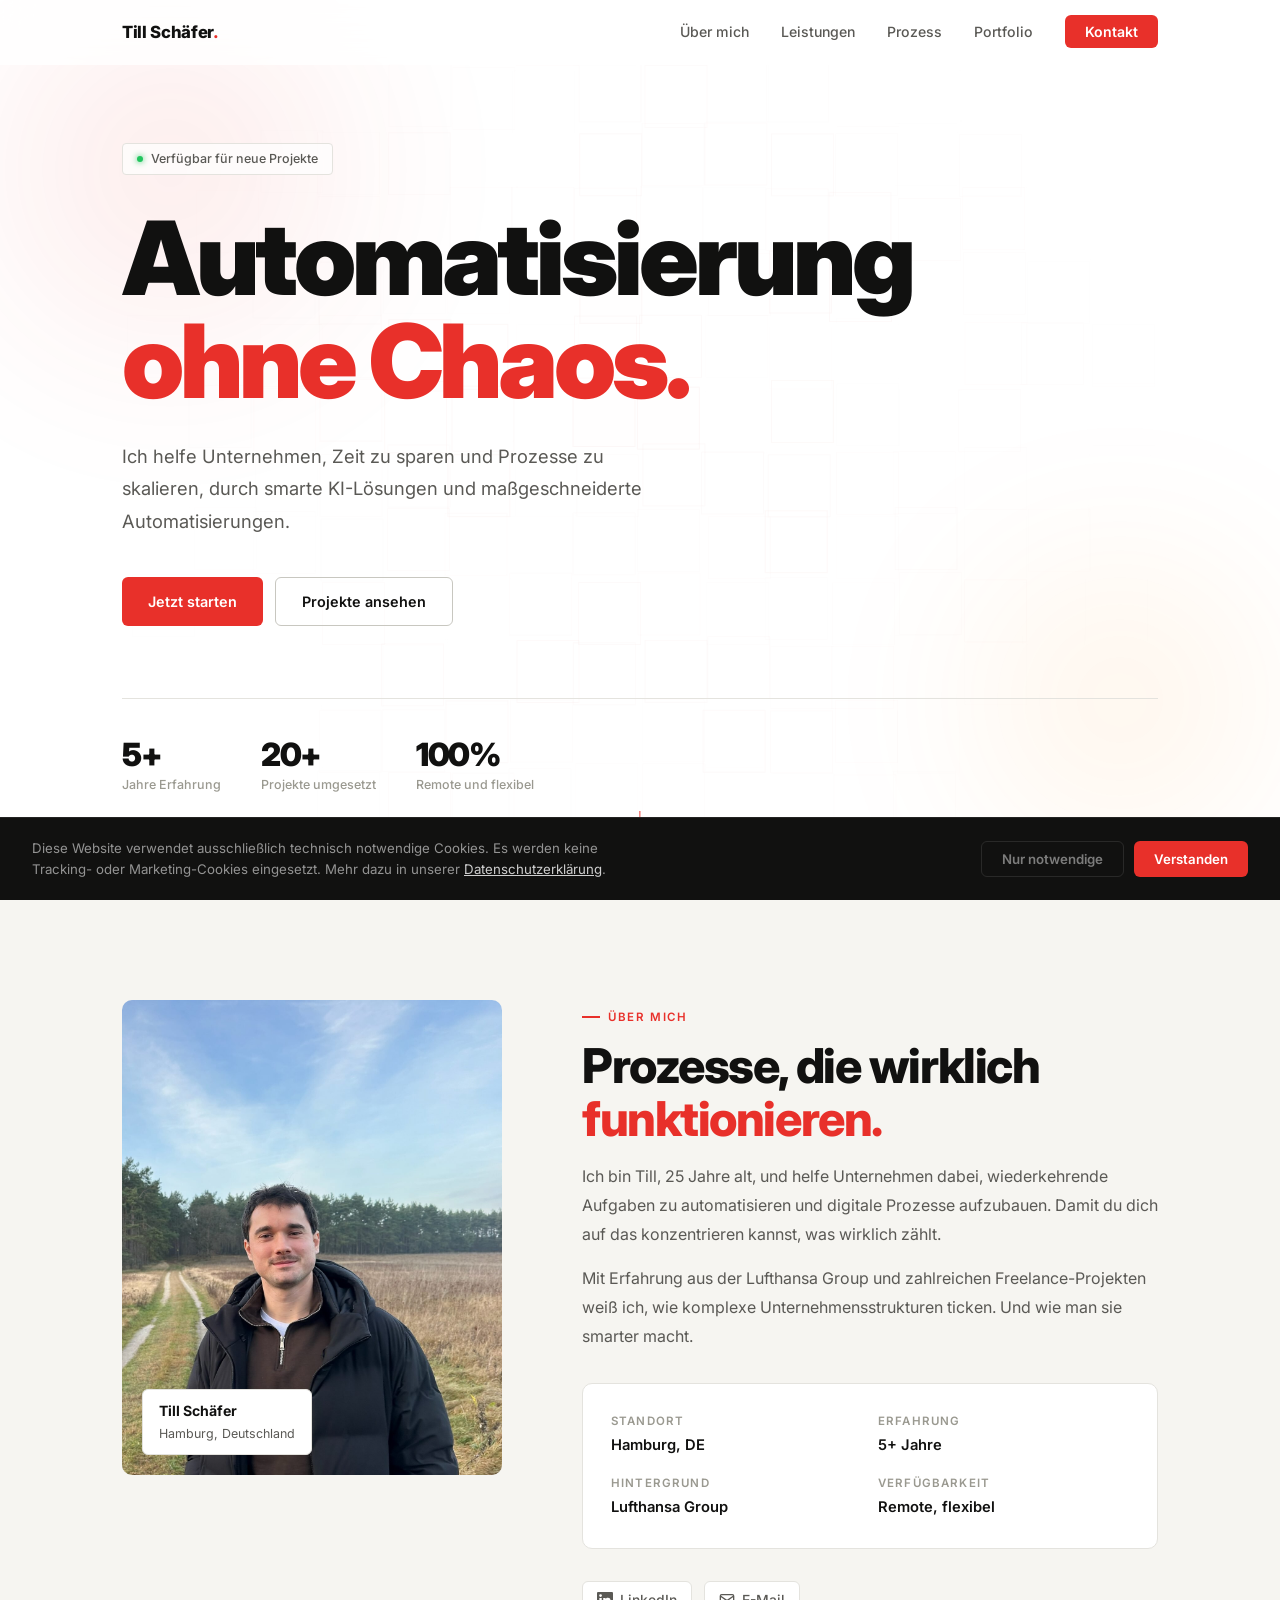
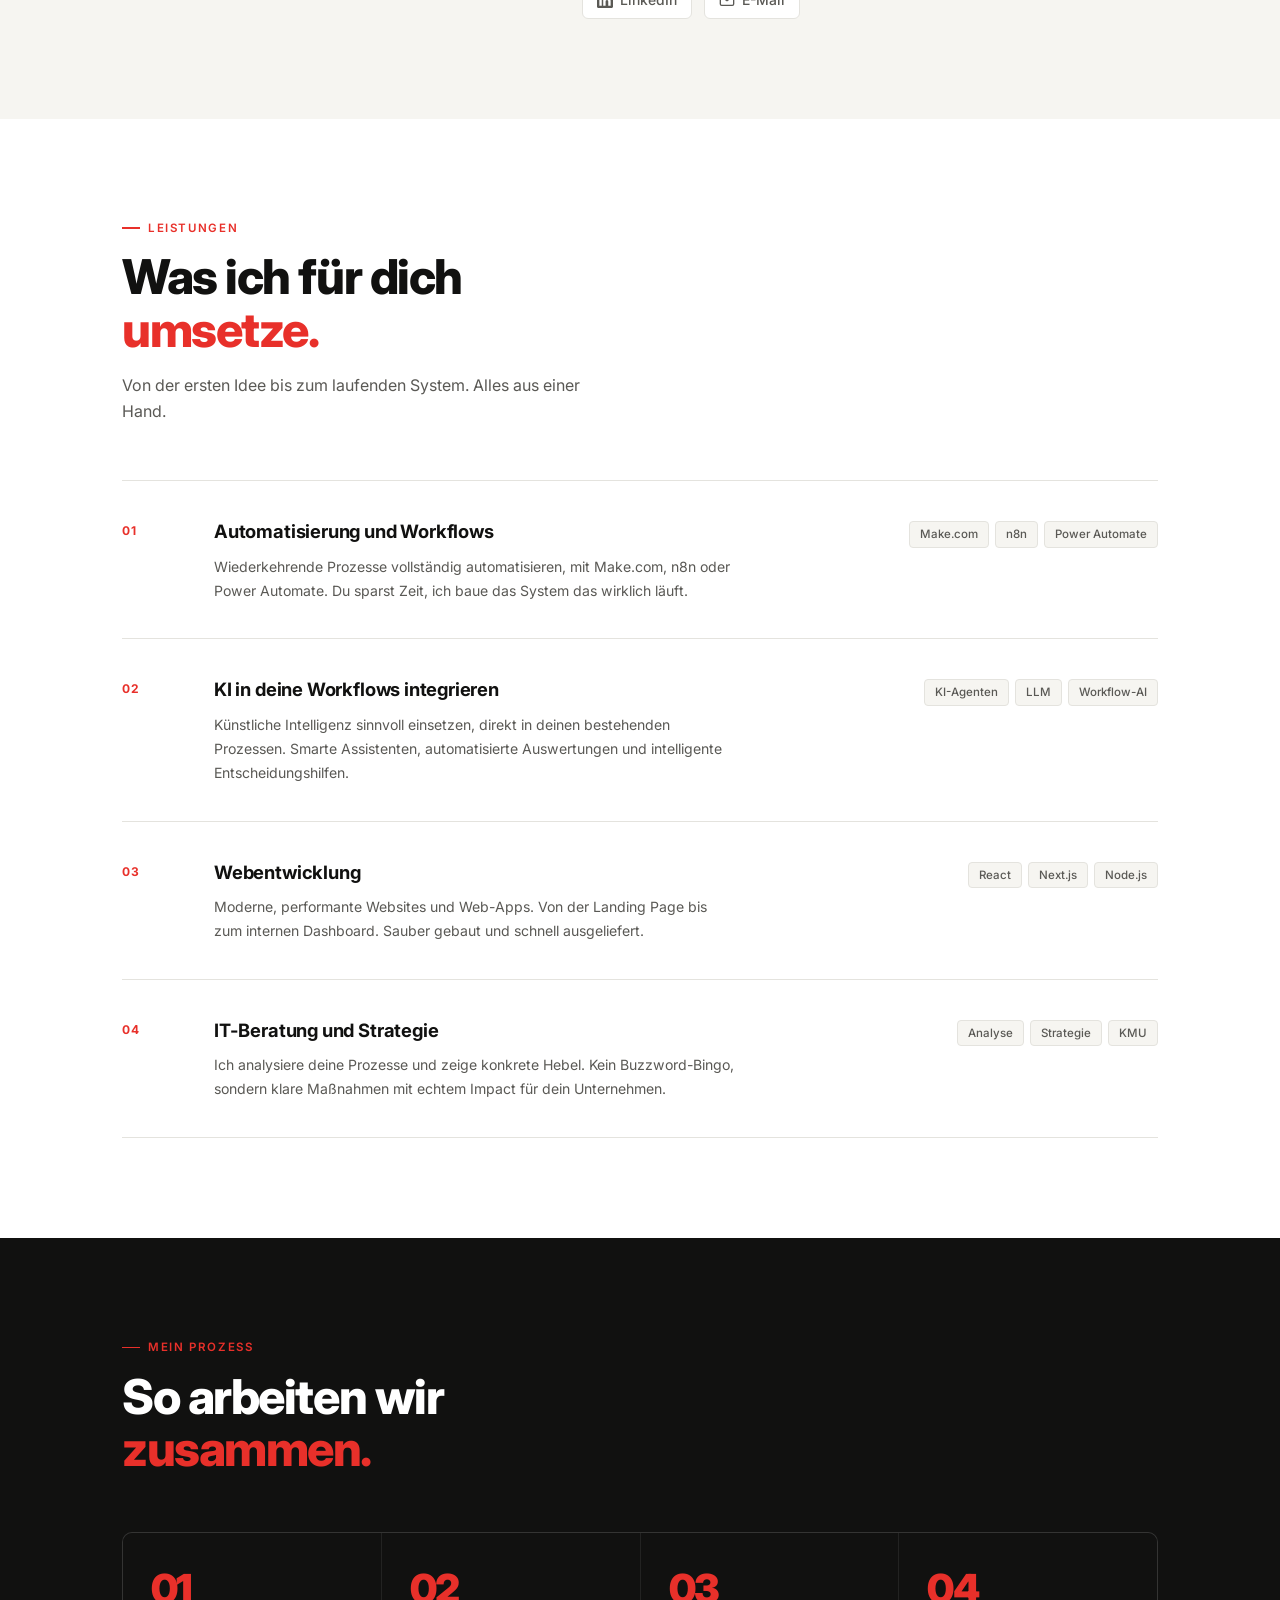
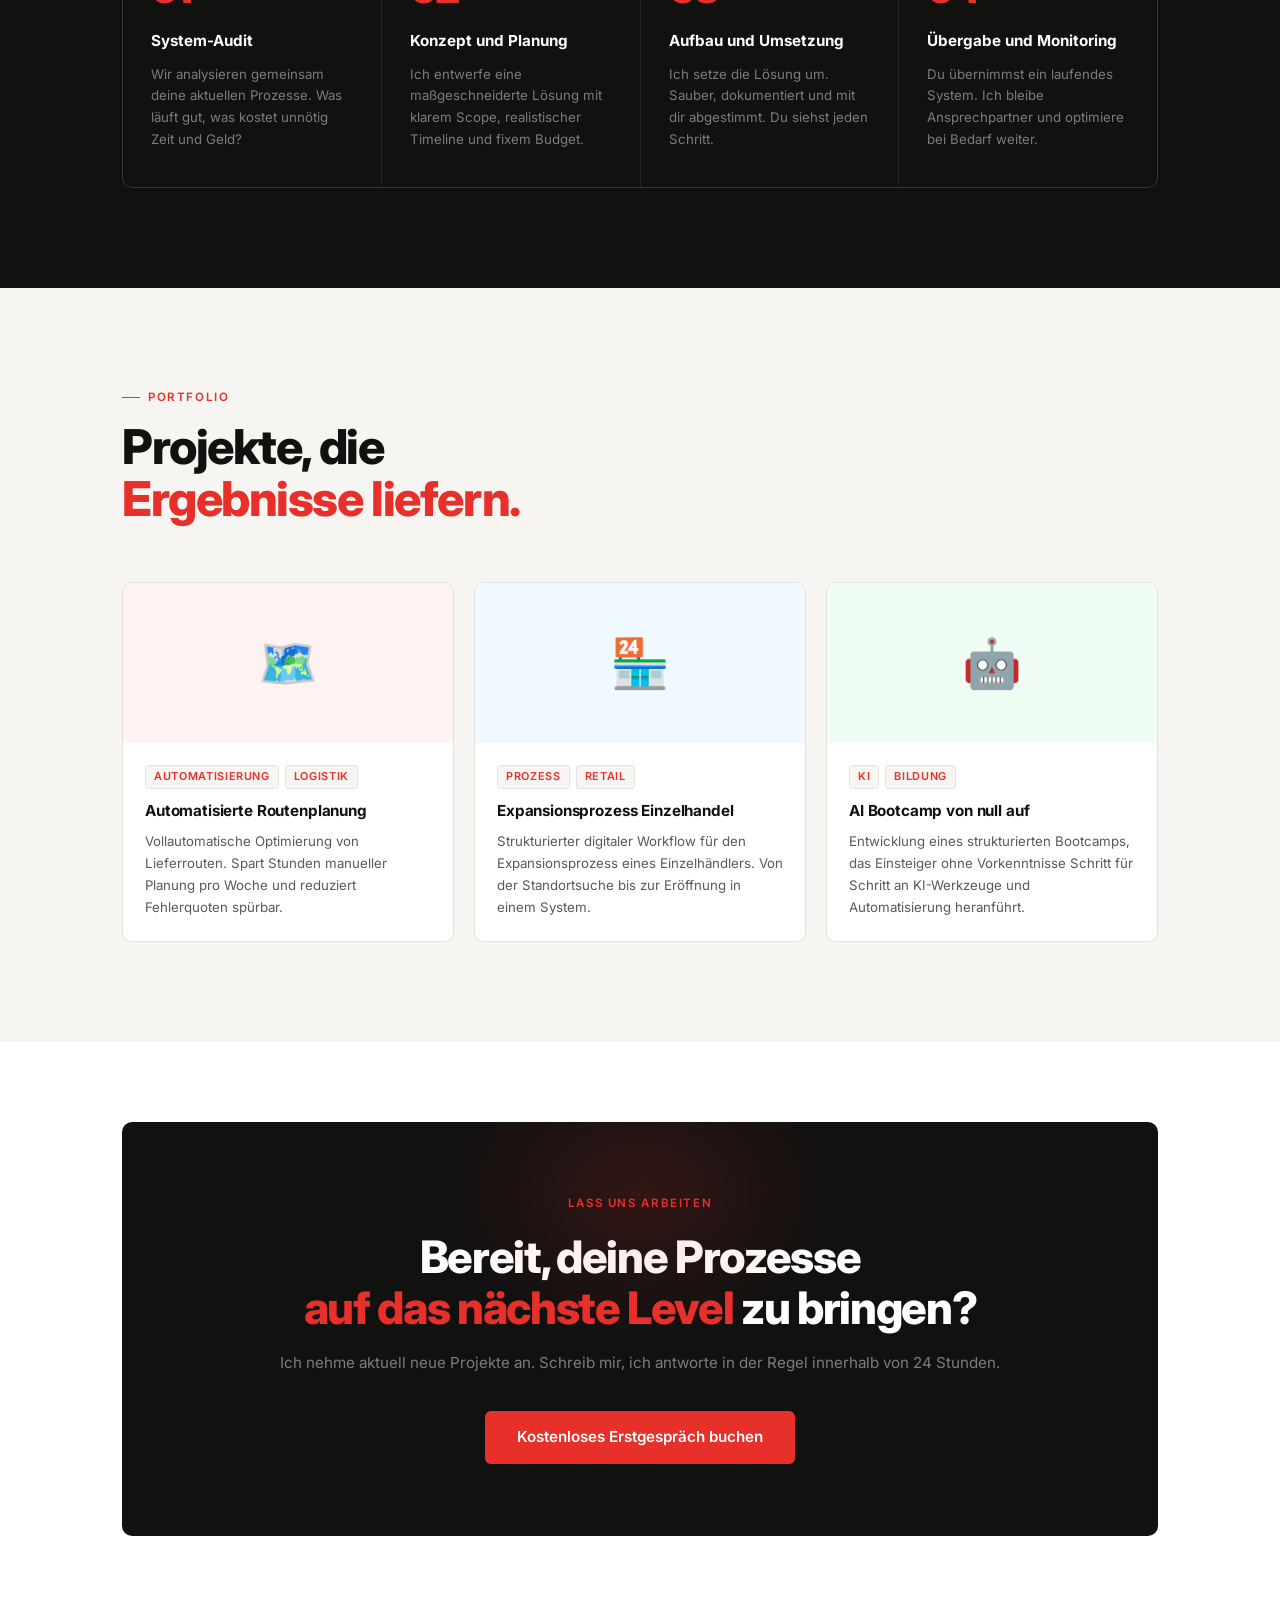
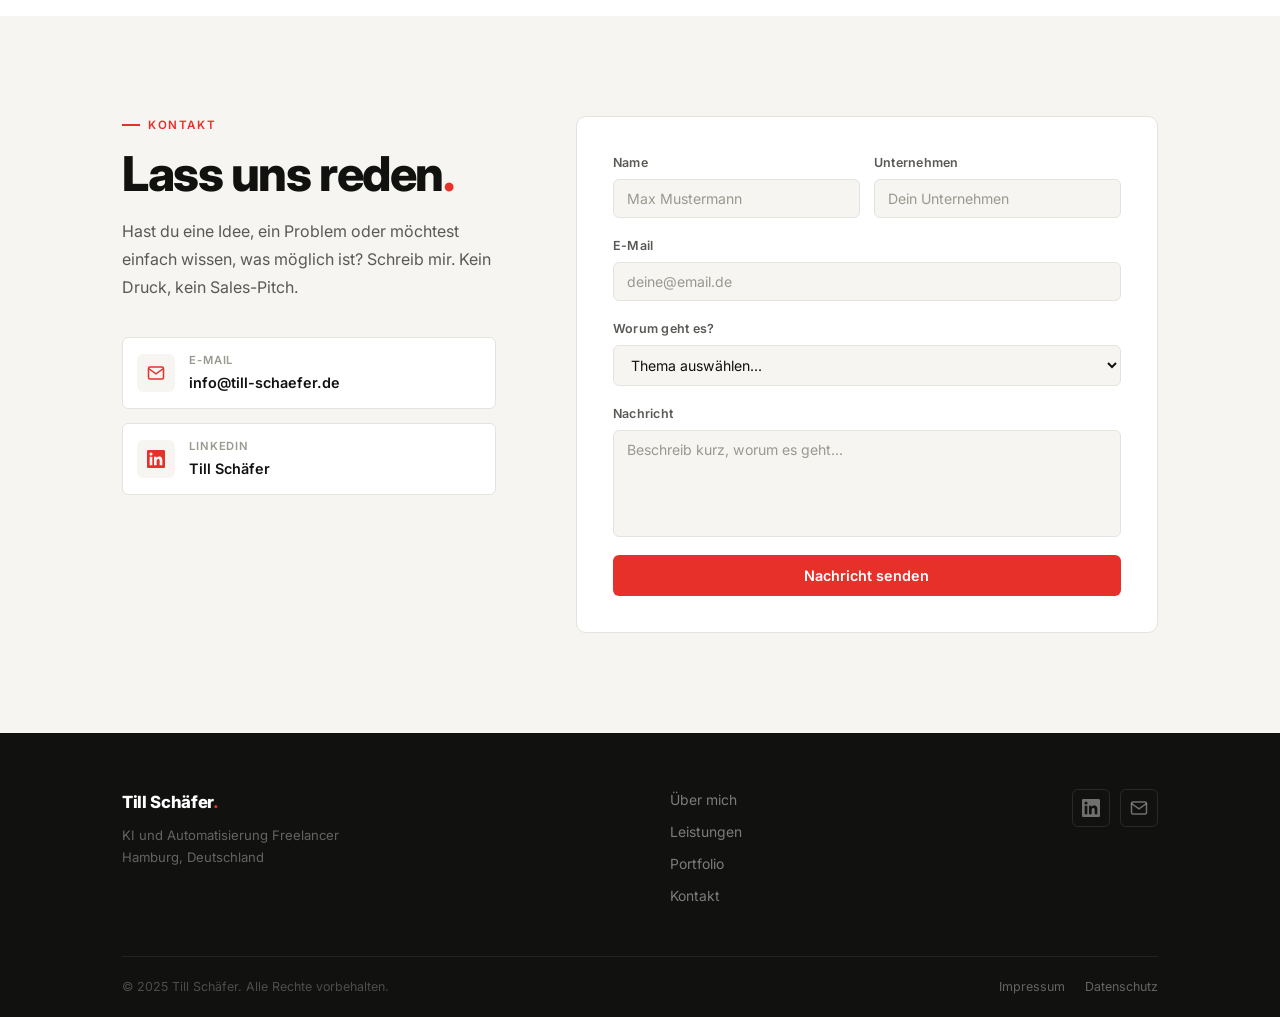
==== commit cce99f4a: "Redesign: editorial layout, legal pages, cookie banner - Komplett neues Design: typografisch, editor" ====
--- a/index.html
+++ b/index.html
@@ -3,47 +3,34 @@
 <head>
   <meta charset="UTF-8" />
   <meta name="viewport" content="width=device-width, initial-scale=1.0" />
-
-  <!-- SEO: Title & Description -->
   <title>Till Schäfer | KI & Automatisierung Freelancer Hamburg</title>
-  <meta name="description" content="Freelancer für KI-Integration, Prozessautomatisierung und Webentwicklung in Hamburg. Ich helfe Unternehmen dabei, Zeit zu sparen und Abläufe zu skalieren. Jetzt kostenloses Erstgespräch buchen." />
-  <meta name="keywords" content="Automatisierung Freelancer Hamburg, KI Integration, Prozessautomatisierung, Make.com, n8n, Power Automate, KI Freelancer, Webentwicklung Hamburg, Till Schäfer, AI Freelancer Deutschland" />
+  <meta name="description" content="Freelancer für KI-Integration, Prozessautomatisierung und Webentwicklung in Hamburg. Ich helfe Unternehmen, Zeit zu sparen und Abläufe zu skalieren. Jetzt kostenloses Erstgespräch buchen." />
+  <meta name="keywords" content="Automatisierung Freelancer Hamburg, KI Integration, Prozessautomatisierung, Make.com, n8n, Power Automate, KI Freelancer, Webentwicklung Hamburg, Till Schäfer" />
   <meta name="author" content="Till Schäfer" />
   <meta name="robots" content="index, follow" />
   <link rel="canonical" href="https://till-schaefer.de" />
-
-  <!-- Open Graph (LinkedIn, WhatsApp, Facebook) -->
   <meta property="og:type" content="website" />
   <meta property="og:title" content="Till Schäfer | KI & Automatisierung Freelancer Hamburg" />
   <meta property="og:description" content="Freelancer für KI-Integration und Prozessautomatisierung. Ich helfe Unternehmen, Zeit zu sparen und Abläufe zu skalieren." />
   <meta property="og:url" content="https://till-schaefer.de" />
   <meta property="og:locale" content="de_DE" />
-  <meta property="og:site_name" content="Till Schäfer" />
-
-  <!-- Twitter Card -->
   <meta name="twitter:card" content="summary_large_image" />
   <meta name="twitter:title" content="Till Schäfer | KI & Automatisierung Freelancer Hamburg" />
   <meta name="twitter:description" content="Freelancer für KI-Integration und Prozessautomatisierung in Hamburg." />
-
-  <!-- JSON-LD Structured Data -->
   <script type="application/ld+json">
   {
     "@context": "https://schema.org",
     "@type": "Person",
     "name": "Till Schäfer",
-    "jobTitle": "KI & Automatisierung Freelancer",
+    "jobTitle": "KI und Automatisierung Freelancer",
     "url": "https://till-schaefer.de",
     "email": "info@till-schaefer.de",
-    "address": {
-      "@type": "PostalAddress",
-      "addressLocality": "Hamburg",
-      "addressCountry": "DE"
-    },
-    "knowsAbout": ["KI-Integration", "Prozessautomatisierung", "Make.com", "n8n", "Power Automate", "Webentwicklung", "IT-Beratung"],
+    "telephone": "+4901711915292",
+    "address": { "@type": "PostalAddress", "streetAddress": "Bövergeest 85b", "postalCode": "25826", "addressLocality": "Sankt Peter-Ording", "addressCountry": "DE" },
+    "knowsAbout": ["KI-Integration", "Prozessautomatisierung", "Make.com", "n8n", "Power Automate", "Webentwicklung"],
     "sameAs": ["https://www.linkedin.com/in/till-schaefer"]
   }
   </script>
-
   <link rel="preconnect" href="https://fonts.googleapis.com" />
   <link rel="preconnect" href="https://fonts.gstatic.com" crossorigin />
   <link href="https://fonts.googleapis.com/css2?family=Inter:wght@300;400;500;600;700;800;900&display=swap" rel="stylesheet" />
@@ -82,17 +69,16 @@
       <div class="blob blob-2"></div>
       <canvas id="tileCanvas"></canvas>
     </div>
-    <div class="hero-content">
+    <div class="hero-inner container">
       <div class="hero-badge reveal">
         <span class="badge-dot"></span>
         Verfügbar für neue Projekte
       </div>
       <h1 class="hero-title reveal">
-        Automatisierung<br />
-        <span class="gradient-text">ohne Chaos.</span>
+        Automatisierung<br /><span class="accent">ohne Chaos.</span>
       </h1>
       <p class="hero-sub reveal">
-        Ich helfe Unternehmen, Zeit zu sparen und Prozesse zu skalieren,<br class="br-desk" />
+        Ich helfe Unternehmen, Zeit zu sparen und Prozesse zu skalieren,
         durch smarte KI-Lösungen und maßgeschneiderte Automatisierungen.
       </p>
       <div class="hero-actions reveal">
@@ -104,12 +90,10 @@
           <span class="stat-num">5+</span>
           <span class="stat-label">Jahre Erfahrung</span>
         </div>
-        <div class="stat-divider"></div>
         <div class="stat">
           <span class="stat-num">20+</span>
           <span class="stat-label">Projekte umgesetzt</span>
         </div>
-        <div class="stat-divider"></div>
         <div class="stat">
           <span class="stat-num">100%</span>
           <span class="stat-label">Remote und flexibel</span>
@@ -125,27 +109,21 @@
   <!-- ABOUT -->
   <section id="about">
     <div class="container about-grid">
-      <div class="about-visual reveal">
-        <div class="about-card">
-          <div class="about-avatar">
-            <img src="IMG_1488-1-e1768509123802.jpeg" alt="Till Schäfer, KI und Automatisierung Freelancer Hamburg" class="avatar-img" />
-          </div>
-          <div class="about-card-info">
-            <p class="about-card-name">Till Schäfer</p>
-            <p class="about-card-role">KI &amp; Automatisierung Freelancer</p>
-            <p class="about-card-loc">📍 Hamburg, Deutschland</p>
-          </div>
-          <div class="about-card-tags">
-            <span>Lufthansa Group</span>
-            <span>5+ Jahre Erfahrung</span>
-            <span>Hamburg</span>
-          </div>
+      <div class="about-photo-wrap reveal">
+        <img
+          src="IMG_1488-1-e1768509123802.jpeg"
+          alt="Till Schäfer, KI und Automatisierung Freelancer aus Hamburg"
+          class="about-photo"
+        />
+        <div class="about-photo-label">
+          <strong>Till Schäfer</strong>
+          <span>Hamburg, Deutschland</span>
         </div>
       </div>
       <div class="about-text">
         <p class="section-label reveal">Über mich</p>
         <h2 class="section-title reveal">
-          Prozesse, die wirklich<br /><span class="gradient-text">funktionieren.</span>
+          Prozesse, die wirklich<br /><span class="red-text">funktionieren.</span>
         </h2>
         <p class="about-body reveal">
           Ich bin Till, 25 Jahre alt, und helfe Unternehmen dabei, wiederkehrende Aufgaben zu automatisieren und digitale Prozesse aufzubauen. Damit du dich auf das konzentrieren kannst, was wirklich zählt.
@@ -153,14 +131,32 @@
         <p class="about-body reveal">
           Mit Erfahrung aus der Lufthansa Group und zahlreichen Freelance-Projekten weiß ich, wie komplexe Unternehmensstrukturen ticken. Und wie man sie smarter macht.
         </p>
+        <div class="about-facts reveal">
+          <div class="about-fact-item">
+            <p class="about-fact-label">Standort</p>
+            <p class="about-fact-value">Hamburg, DE</p>
+          </div>
+          <div class="about-fact-item">
+            <p class="about-fact-label">Erfahrung</p>
+            <p class="about-fact-value">5+ Jahre</p>
+          </div>
+          <div class="about-fact-item">
+            <p class="about-fact-label">Hintergrund</p>
+            <p class="about-fact-value">Lufthansa Group</p>
+          </div>
+          <div class="about-fact-item">
+            <p class="about-fact-label">Verfügbarkeit</p>
+            <p class="about-fact-value">Remote, flexibel</p>
+          </div>
+        </div>
         <div class="about-links reveal">
           <a href="https://www.linkedin.com/in/till-schaefer" target="_blank" rel="noopener" class="social-link">
-            <svg width="20" height="20" viewBox="0 0 24 24" fill="currentColor"><path d="M20.447 20.452h-3.554v-5.569c0-1.328-.027-3.037-1.852-3.037-1.853 0-2.136 1.445-2.136 2.939v5.667H9.351V9h3.414v1.561h.046c.477-.9 1.637-1.85 3.37-1.85 3.601 0 4.267 2.37 4.267 5.455v6.286zM5.337 7.433a2.062 2.062 0 01-2.063-2.065 2.064 2.064 0 112.063 2.065zm1.782 13.019H3.555V9h3.564v11.452zM22.225 0H1.771C.792 0 0 .774 0 1.729v20.542C0 23.227.792 24 1.771 24h20.451C23.2 24 24 23.227 24 22.271V1.729C24 .774 23.2 0 22.222 0h.003z"/></svg>
+            <svg width="16" height="16" viewBox="0 0 24 24" fill="currentColor"><path d="M20.447 20.452h-3.554v-5.569c0-1.328-.027-3.037-1.852-3.037-1.853 0-2.136 1.445-2.136 2.939v5.667H9.351V9h3.414v1.561h.046c.477-.9 1.637-1.85 3.37-1.85 3.601 0 4.267 2.37 4.267 5.455v6.286zM5.337 7.433a2.062 2.062 0 01-2.063-2.065 2.064 2.064 0 112.063 2.065zm1.782 13.019H3.555V9h3.564v11.452zM22.225 0H1.771C.792 0 0 .774 0 1.729v20.542C0 23.227.792 24 1.771 24h20.451C23.2 24 24 23.227 24 22.271V1.729C24 .774 23.2 0 22.222 0h.003z"/></svg>
             LinkedIn
           </a>
           <a href="mailto:info@till-schaefer.de" class="social-link">
-            <svg width="20" height="20" viewBox="0 0 24 24" fill="none" stroke="currentColor" stroke-width="2"><path d="M4 4h16c1.1 0 2 .9 2 2v12c0 1.1-.9 2-2 2H4c-1.1 0-2-.9-2-2V6c0-1.1.9-2 2-2z"/><polyline points="22,6 12,13 2,6"/></svg>
-            E-Mail schreiben
+            <svg width="16" height="16" viewBox="0 0 24 24" fill="none" stroke="currentColor" stroke-width="2"><path d="M4 4h16c1.1 0 2 .9 2 2v12c0 1.1-.9 2-2 2H4c-1.1 0-2-.9-2-2V6c0-1.1.9-2 2-2z"/><polyline points="22,6 12,13 2,6"/></svg>
+            E-Mail
           </a>
         </div>
       </div>
@@ -172,50 +168,50 @@
     <div class="container">
       <div class="section-header">
         <p class="section-label reveal">Leistungen</p>
-        <h2 class="section-title reveal">Was ich für dich<br /><span class="gradient-text">umsetze.</span></h2>
+        <h2 class="section-title reveal">Was ich für dich<br /><span class="red-text">umsetze.</span></h2>
         <p class="section-sub reveal">Von der ersten Idee bis zum laufenden System. Alles aus einer Hand.</p>
       </div>
-      <div class="services-grid services-grid-4">
-
-        <div class="service-card reveal">
-          <div class="service-icon">
-            <svg width="28" height="28" viewBox="0 0 24 24" fill="none" stroke="currentColor" stroke-width="1.5"><path d="M13 2L3 14h9l-1 8 10-12h-9l1-8z"/></svg>
-          </div>
-          <h3>Automatisierung und Workflows</h3>
-          <p>Wiederkehrende Prozesse vollständig automatisieren, mit Make.com, n8n oder Power Automate. Du sparst Zeit, ich baue das System das wirklich läuft.</p>
+      <div class="services-list">
+
+        <div class="service-row reveal">
+          <div class="service-num">01</div>
+          <div class="service-main">
+            <h3>Automatisierung und Workflows</h3>
+            <p>Wiederkehrende Prozesse vollständig automatisieren, mit Make.com, n8n oder Power Automate. Du sparst Zeit, ich baue das System das wirklich läuft.</p>
+          </div>
           <div class="service-tags">
             <span>Make.com</span><span>n8n</span><span>Power Automate</span>
           </div>
         </div>
 
-        <div class="service-card reveal">
-          <div class="service-icon">
-            <svg width="28" height="28" viewBox="0 0 24 24" fill="none" stroke="currentColor" stroke-width="1.5"><circle cx="12" cy="12" r="3"/><path d="M12 1v4M12 19v4M4.22 4.22l2.83 2.83M16.95 16.95l2.83 2.83M1 12h4M19 12h4M4.22 19.78l2.83-2.83M16.95 7.05l2.83-2.83"/></svg>
-          </div>
-          <h3>KI in deine Workflows integrieren</h3>
-          <p>Künstliche Intelligenz sinnvoll einsetzen, direkt in deinen bestehenden Prozessen. Smarte Assistenten, automatisierte Auswertungen und intelligente Entscheidungshilfen.</p>
+        <div class="service-row reveal">
+          <div class="service-num">02</div>
+          <div class="service-main">
+            <h3>KI in deine Workflows integrieren</h3>
+            <p>Künstliche Intelligenz sinnvoll einsetzen, direkt in deinen bestehenden Prozessen. Smarte Assistenten, automatisierte Auswertungen und intelligente Entscheidungshilfen.</p>
+          </div>
           <div class="service-tags">
             <span>KI-Agenten</span><span>LLM</span><span>Workflow-AI</span>
           </div>
         </div>
 
-        <div class="service-card reveal">
-          <div class="service-icon">
-            <svg width="28" height="28" viewBox="0 0 24 24" fill="none" stroke="currentColor" stroke-width="1.5"><polyline points="16 18 22 12 16 6"/><polyline points="8 6 2 12 8 18"/></svg>
-          </div>
-          <h3>Webentwicklung</h3>
-          <p>Moderne, performante Websites und Web-Apps. Von der Landing Page bis zum internen Dashboard. Sauber gebaut und schnell ausgeliefert.</p>
+        <div class="service-row reveal">
+          <div class="service-num">03</div>
+          <div class="service-main">
+            <h3>Webentwicklung</h3>
+            <p>Moderne, performante Websites und Web-Apps. Von der Landing Page bis zum internen Dashboard. Sauber gebaut und schnell ausgeliefert.</p>
+          </div>
           <div class="service-tags">
             <span>React</span><span>Next.js</span><span>Node.js</span>
           </div>
         </div>
 
-        <div class="service-card reveal">
-          <div class="service-icon">
-            <svg width="28" height="28" viewBox="0 0 24 24" fill="none" stroke="currentColor" stroke-width="1.5"><path d="M9 19v-6a2 2 0 00-2-2H5a2 2 0 00-2 2v6a2 2 0 002 2h2a2 2 0 002-2zm0 0V9a2 2 0 012-2h2a2 2 0 012 2v10m-6 0a2 2 0 002 2h2a2 2 0 002-2m0 0V5a2 2 0 012-2h2a2 2 0 012 2v14a2 2 0 01-2 2h-2a2 2 0 01-2-2z"/></svg>
-          </div>
-          <h3>IT-Beratung und Strategie</h3>
-          <p>Ich analysiere deine Prozesse und zeige konkrete Hebel. Kein Buzzword-Bingo, sondern klare Maßnahmen mit echtem Impact für dein Unternehmen.</p>
+        <div class="service-row reveal">
+          <div class="service-num">04</div>
+          <div class="service-main">
+            <h3>IT-Beratung und Strategie</h3>
+            <p>Ich analysiere deine Prozesse und zeige konkrete Hebel. Kein Buzzword-Bingo, sondern klare Maßnahmen mit echtem Impact für dein Unternehmen.</p>
+          </div>
           <div class="service-tags">
             <span>Analyse</span><span>Strategie</span><span>KMU</span>
           </div>
@@ -230,7 +226,7 @@
     <div class="container">
       <div class="section-header">
         <p class="section-label reveal">Mein Prozess</p>
-        <h2 class="section-title reveal">So arbeiten wir<br /><span class="gradient-text">zusammen.</span></h2>
+        <h2 class="section-title reveal">So arbeiten wir<br /><span class="red-text">zusammen.</span></h2>
       </div>
       <div class="process-steps">
         <div class="process-step reveal">
@@ -240,28 +236,25 @@
             <p>Wir analysieren gemeinsam deine aktuellen Prozesse. Was läuft gut, was kostet unnötig Zeit und Geld?</p>
           </div>
         </div>
-        <div class="process-connector"></div>
         <div class="process-step reveal">
           <div class="step-num">02</div>
           <div class="step-content">
             <h3>Konzept und Planung</h3>
-            <p>Ich entwerfe eine maßgeschneiderte Lösung mit klarem Scope, realistischer Timeline und fixem Budget. Keine Überraschungen.</p>
-          </div>
-        </div>
-        <div class="process-connector"></div>
+            <p>Ich entwerfe eine maßgeschneiderte Lösung mit klarem Scope, realistischer Timeline und fixem Budget.</p>
+          </div>
+        </div>
         <div class="process-step reveal">
           <div class="step-num">03</div>
           <div class="step-content">
-            <h3>Aufbau und Automatisierung</h3>
+            <h3>Aufbau und Umsetzung</h3>
             <p>Ich setze die Lösung um. Sauber, dokumentiert und mit dir abgestimmt. Du siehst jeden Schritt.</p>
           </div>
         </div>
-        <div class="process-connector"></div>
         <div class="process-step reveal">
           <div class="step-num">04</div>
           <div class="step-content">
             <h3>Übergabe und Monitoring</h3>
-            <p>Du übernimmst ein laufendes System. Ich bleibe als Ansprechpartner und optimiere bei Bedarf weiter.</p>
+            <p>Du übernimmst ein laufendes System. Ich bleibe Ansprechpartner und optimiere bei Bedarf weiter.</p>
           </div>
         </div>
       </div>
@@ -273,7 +266,7 @@
     <div class="container">
       <div class="section-header">
         <p class="section-label reveal">Portfolio</p>
-        <h2 class="section-title reveal">Projekte, die<br /><span class="gradient-text">Ergebnisse liefern.</span></h2>
+        <h2 class="section-title reveal">Projekte, die<br /><span class="red-text">Ergebnisse liefern.</span></h2>
       </div>
       <div class="portfolio-grid">
 
@@ -282,9 +275,7 @@
             <div class="p-icon">🗺️</div>
           </div>
           <div class="portfolio-info">
-            <div class="portfolio-tags">
-              <span>Automatisierung</span><span>Logistik</span>
-            </div>
+            <div class="portfolio-tags"><span>Automatisierung</span><span>Logistik</span></div>
             <h3>Automatisierte Routenplanung</h3>
             <p>Vollautomatische Optimierung von Lieferrouten. Spart Stunden manueller Planung pro Woche und reduziert Fehlerquoten spürbar.</p>
           </div>
@@ -295,11 +286,9 @@
             <div class="p-icon">🏪</div>
           </div>
           <div class="portfolio-info">
-            <div class="portfolio-tags">
-              <span>Prozess</span><span>Retail</span>
-            </div>
+            <div class="portfolio-tags"><span>Prozess</span><span>Retail</span></div>
             <h3>Expansionsprozess Einzelhandel</h3>
-            <p>Strukturierter digitaler Workflow für den Expansionsprozess eines Einzelhändlers. Von der Standortsuche bis zur Eröffnung, alles in einem System.</p>
+            <p>Strukturierter digitaler Workflow für den Expansionsprozess eines Einzelhändlers. Von der Standortsuche bis zur Eröffnung in einem System.</p>
           </div>
         </div>
 
@@ -308,11 +297,9 @@
             <div class="p-icon">🤖</div>
           </div>
           <div class="portfolio-info">
-            <div class="portfolio-tags">
-              <span>KI</span><span>Bildung</span>
-            </div>
+            <div class="portfolio-tags"><span>KI</span><span>Bildung</span></div>
             <h3>AI Bootcamp von null auf</h3>
-            <p>Entwicklung eines strukturierten Bootcamps, das Einsteiger ohne Vorkenntnisse Schritt für Schritt an KI-Werkzeuge und Automatisierung heranführt. Praxisnah, verständlich und direkt anwendbar.</p>
+            <p>Entwicklung eines strukturierten Bootcamps, das Einsteiger ohne Vorkenntnisse Schritt für Schritt an KI-Werkzeuge und Automatisierung heranführt.</p>
           </div>
         </div>
 
@@ -324,9 +311,8 @@
   <section id="cta-banner">
     <div class="container">
       <div class="cta-box reveal">
-        <div class="cta-glow"></div>
         <p class="cta-label">Lass uns arbeiten</p>
-        <h2>Bereit, deine Prozesse<br /><span class="gradient-text">auf das nächste Level</span> zu bringen?</h2>
+        <h2>Bereit, deine Prozesse<br /><span class="accent">auf das nächste Level</span> zu bringen?</h2>
         <p class="cta-sub">Ich nehme aktuell neue Projekte an. Schreib mir, ich antworte in der Regel innerhalb von 24 Stunden.</p>
         <a href="#contact" class="btn btn-primary btn-lg">Kostenloses Erstgespräch buchen</a>
       </div>
@@ -338,12 +324,12 @@
     <div class="container contact-grid">
       <div class="contact-info">
         <p class="section-label reveal">Kontakt</p>
-        <h2 class="section-title reveal">Lass uns reden<span class="gradient-text">.</span></h2>
+        <h2 class="section-title reveal">Lass uns reden<span class="red-text">.</span></h2>
         <p class="contact-body reveal">Hast du eine Idee, ein Problem oder möchtest einfach wissen, was möglich ist? Schreib mir. Kein Druck, kein Sales-Pitch.</p>
         <div class="contact-details reveal">
           <a href="mailto:info@till-schaefer.de" class="contact-item">
             <div class="contact-icon">
-              <svg width="20" height="20" viewBox="0 0 24 24" fill="none" stroke="currentColor" stroke-width="2"><path d="M4 4h16c1.1 0 2 .9 2 2v12c0 1.1-.9 2-2 2H4c-1.1 0-2-.9-2-2V6c0-1.1.9-2 2-2z"/><polyline points="22,6 12,13 2,6"/></svg>
+              <svg width="18" height="18" viewBox="0 0 24 24" fill="none" stroke="currentColor" stroke-width="2"><path d="M4 4h16c1.1 0 2 .9 2 2v12c0 1.1-.9 2-2 2H4c-1.1 0-2-.9-2-2V6c0-1.1.9-2 2-2z"/><polyline points="22,6 12,13 2,6"/></svg>
             </div>
             <div>
               <p class="contact-label-sm">E-Mail</p>
@@ -352,7 +338,7 @@
           </a>
           <a href="https://www.linkedin.com/in/till-schaefer" target="_blank" rel="noopener" class="contact-item">
             <div class="contact-icon">
-              <svg width="20" height="20" viewBox="0 0 24 24" fill="currentColor"><path d="M20.447 20.452h-3.554v-5.569c0-1.328-.027-3.037-1.852-3.037-1.853 0-2.136 1.445-2.136 2.939v5.667H9.351V9h3.414v1.561h.046c.477-.9 1.637-1.85 3.37-1.85 3.601 0 4.267 2.37 4.267 5.455v6.286zM5.337 7.433a2.062 2.062 0 01-2.063-2.065 2.064 2.064 0 112.063 2.065zm1.782 13.019H3.555V9h3.564v11.452zM22.225 0H1.771C.792 0 0 .774 0 1.729v20.542C0 23.227.792 24 1.771 24h20.451C23.2 24 24 23.227 24 22.271V1.729C24 .774 23.2 0 22.222 0h.003z"/></svg>
+              <svg width="18" height="18" viewBox="0 0 24 24" fill="currentColor"><path d="M20.447 20.452h-3.554v-5.569c0-1.328-.027-3.037-1.852-3.037-1.853 0-2.136 1.445-2.136 2.939v5.667H9.351V9h3.414v1.561h.046c.477-.9 1.637-1.85 3.37-1.85 3.601 0 4.267 2.37 4.267 5.455v6.286zM5.337 7.433a2.062 2.062 0 01-2.063-2.065 2.064 2.064 0 112.063 2.065zm1.782 13.019H3.555V9h3.564v11.452zM22.225 0H1.771C.792 0 0 .774 0 1.729v20.542C0 23.227.792 24 1.771 24h20.451C23.2 24 24 23.227 24 22.271V1.729C24 .774 23.2 0 22.222 0h.003z"/></svg>
             </div>
             <div>
               <p class="contact-label-sm">LinkedIn</p>
@@ -402,7 +388,7 @@
   <footer id="footer">
     <div class="container footer-inner">
       <div class="footer-brand">
-        <span class="nav-logo">Till Schäfer<span class="dot">.</span></span>
+        <a href="#hero" class="nav-logo">Till Schäfer<span class="dot">.</span></a>
         <p>KI und Automatisierung Freelancer<br />Hamburg, Deutschland</p>
       </div>
       <div class="footer-links">
@@ -413,17 +399,35 @@
       </div>
       <div class="footer-social">
         <a href="https://www.linkedin.com/in/till-schaefer" target="_blank" rel="noopener" aria-label="LinkedIn">
-          <svg width="20" height="20" viewBox="0 0 24 24" fill="currentColor"><path d="M20.447 20.452h-3.554v-5.569c0-1.328-.027-3.037-1.852-3.037-1.853 0-2.136 1.445-2.136 2.939v5.667H9.351V9h3.414v1.561h.046c.477-.9 1.637-1.85 3.37-1.85 3.601 0 4.267 2.37 4.267 5.455v6.286zM5.337 7.433a2.062 2.062 0 01-2.063-2.065 2.064 2.064 0 112.063 2.065zm1.782 13.019H3.555V9h3.564v11.452zM22.225 0H1.771C.792 0 0 .774 0 1.729v20.542C0 23.227.792 24 1.771 24h20.451C23.2 24 24 23.227 24 22.271V1.729C24 .774 23.2 0 22.222 0h.003z"/></svg>
+          <svg width="18" height="18" viewBox="0 0 24 24" fill="currentColor"><path d="M20.447 20.452h-3.554v-5.569c0-1.328-.027-3.037-1.852-3.037-1.853 0-2.136 1.445-2.136 2.939v5.667H9.351V9h3.414v1.561h.046c.477-.9 1.637-1.85 3.37-1.85 3.601 0 4.267 2.37 4.267 5.455v6.286zM5.337 7.433a2.062 2.062 0 01-2.063-2.065 2.064 2.064 0 112.063 2.065zm1.782 13.019H3.555V9h3.564v11.452zM22.225 0H1.771C.792 0 0 .774 0 1.729v20.542C0 23.227.792 24 1.771 24h20.451C23.2 24 24 23.227 24 22.271V1.729C24 .774 23.2 0 22.222 0h.003z"/></svg>
         </a>
         <a href="mailto:info@till-schaefer.de" aria-label="E-Mail">
-          <svg width="20" height="20" viewBox="0 0 24 24" fill="none" stroke="currentColor" stroke-width="2"><path d="M4 4h16c1.1 0 2 .9 2 2v12c0 1.1-.9 2-2 2H4c-1.1 0-2-.9-2-2V6c0-1.1.9-2 2-2z"/><polyline points="22,6 12,13 2,6"/></svg>
+          <svg width="18" height="18" viewBox="0 0 24 24" fill="none" stroke="currentColor" stroke-width="2"><path d="M4 4h16c1.1 0 2 .9 2 2v12c0 1.1-.9 2-2 2H4c-1.1 0-2-.9-2-2V6c0-1.1.9-2 2-2z"/><polyline points="22,6 12,13 2,6"/></svg>
         </a>
       </div>
     </div>
-    <div class="footer-bottom">
-      <p>© 2025 Till Schäfer. Alle Rechte vorbehalten.</p>
+    <div class="container">
+      <div class="footer-bottom">
+        <p>© 2025 Till Schäfer. Alle Rechte vorbehalten.</p>
+        <div class="footer-legal">
+          <a href="impressum.html">Impressum</a>
+          <a href="datenschutz.html">Datenschutz</a>
+        </div>
+      </div>
     </div>
   </footer>
+
+  <!-- COOKIE BANNER -->
+  <div id="cookieBanner">
+    <p class="cookie-text">
+      Diese Website verwendet ausschließlich technisch notwendige Cookies. Es werden keine Tracking- oder Marketing-Cookies eingesetzt.
+      Mehr dazu in unserer <a href="datenschutz.html">Datenschutzerklärung</a>.
+    </p>
+    <div class="cookie-actions">
+      <button class="btn-cookie-decline" id="cookieDecline">Nur notwendige</button>
+      <button class="btn-cookie-accept" id="cookieAccept">Verstanden</button>
+    </div>
+  </div>
 
   <script src="script.js"></script>
 </body>
--- a/style.css
+++ b/style.css
@@ -5,23 +5,18 @@
 
 :root {
   --bg:        #ffffff;
-  --bg-2:      #f7f8fc;
-  --bg-card:   #ffffff;
-  --bg-card-2: #f0f2f8;
-  --border:    rgba(0,0,0,0.08);
-  --border-h:  rgba(0,0,0,0.15);
+  --bg-warm:   #f6f5f1;
+  --bg-dark:   #111110;
+  --border:    #e4e3de;
+  --border-h:  #c8c7c0;
   --red:       #e8302a;
-  --red-light: #ff4d47;
-  --cyan:      #0099cc;
-  --purple:    #7c3aed;
-  --grad:      linear-gradient(135deg, var(--red) 0%, var(--purple) 50%, var(--cyan) 100%);
-  --grad-text: linear-gradient(90deg, var(--red) 0%, var(--purple) 60%, var(--cyan) 100%);
-  --text:      #0f0f18;
-  --text-muted:#4a4a6a;
-  --text-dim:  #8a8aaa;
-  --radius:    14px;
-  --radius-sm: 8px;
-  --trans:     0.3s cubic-bezier(0.4,0,0.2,1);
+  --red-dark:  #c42520;
+  --text:      #111110;
+  --text-muted:#5a5955;
+  --text-dim:  #9a9990;
+  --radius:    10px;
+  --radius-sm: 6px;
+  --trans:     0.25s cubic-bezier(0.4,0,0.2,1);
 }
 
 html { scroll-behavior: smooth; }
@@ -32,65 +27,78 @@
   color: var(--text);
   line-height: 1.6;
   overflow-x: hidden;
+  -webkit-font-smoothing: antialiased;
 }
 
 /* =====================
    TYPOGRAPHY HELPERS
    ===================== */
-.gradient-text {
-  background: var(--grad-text);
-  -webkit-background-clip: text;
-  -webkit-text-fill-color: transparent;
-  background-clip: text;
-}
+.red-text { color: var(--red); }
 
 .section-label {
-  font-size: 0.75rem;
+  font-size: 0.72rem;
   font-weight: 600;
-  letter-spacing: 0.12em;
+  letter-spacing: 0.14em;
   text-transform: uppercase;
   color: var(--red);
-  margin-bottom: 12px;
+  margin-bottom: 14px;
+  display: flex;
+  align-items: center;
+  gap: 8px;
+}
+.section-label::before {
+  content: '';
+  display: inline-block;
+  width: 18px;
+  height: 1.5px;
+  background: var(--red);
+  flex-shrink: 0;
 }
 
 .section-title {
   font-size: clamp(2rem, 4vw, 3rem);
   font-weight: 800;
-  line-height: 1.15;
-  letter-spacing: -0.02em;
+  line-height: 1.1;
+  letter-spacing: -0.03em;
   margin-bottom: 16px;
 }
 
 .section-sub {
-  font-size: 1.05rem;
-  color: var(--text-muted);
-  max-width: 520px;
+  font-size: 1rem;
+  color: var(--text-muted);
+  max-width: 500px;
+}
+
+.section-header {
+  margin-bottom: 56px;
+}
+.section-header.center {
+  text-align: center;
+}
+.section-header.center .section-label {
+  justify-content: center;
+}
+.section-header.center .section-label::before { display: none; }
+.section-header.center .section-sub { margin: 0 auto; }
+
+/* =====================
+   LAYOUT
+   ===================== */
+.container {
+  max-width: 1100px;
   margin: 0 auto;
-}
-
-.section-header {
-  text-align: center;
-  margin-bottom: 64px;
-}
-
-/* =====================
-   LAYOUT
-   ===================== */
-.container {
-  max-width: 1140px;
-  margin: 0 auto;
-  padding: 0 24px;
-}
-
-section { padding: 96px 0; }
-
-/* =====================
-   REVEAL ANIMATIONS
+  padding: 0 32px;
+}
+
+section { padding: 100px 0; }
+
+/* =====================
+   REVEAL
    ===================== */
 .reveal {
   opacity: 0;
-  transform: translateY(28px);
-  transition: opacity 0.7s ease, transform 0.7s ease;
+  transform: translateY(24px);
+  transition: opacity 0.65s ease, transform 0.65s ease;
 }
 .reveal.visible {
   opacity: 1;
@@ -104,27 +112,27 @@
   position: fixed;
   top: 0; left: 0; right: 0;
   z-index: 100;
-  background: rgba(255,255,255,0.7);
-  backdrop-filter: blur(20px);
-  -webkit-backdrop-filter: blur(20px);
-  border-bottom: 1px solid var(--border);
-  transition: background var(--trans);
+  background: rgba(255,255,255,0.8);
+  backdrop-filter: blur(16px);
+  -webkit-backdrop-filter: blur(16px);
+  border-bottom: 1px solid transparent;
+  transition: all var(--trans);
 }
 #navbar.scrolled {
   background: rgba(255,255,255,0.95);
-  box-shadow: 0 1px 24px rgba(0,0,0,0.06);
+  border-bottom-color: var(--border);
 }
 .nav-inner {
-  max-width: 1140px;
+  max-width: 1100px;
   margin: 0 auto;
-  padding: 0 24px;
-  height: 68px;
+  padding: 0 32px;
+  height: 64px;
   display: flex;
   align-items: center;
   justify-content: space-between;
 }
 .nav-logo {
-  font-size: 1.1rem;
+  font-size: 1.05rem;
   font-weight: 800;
   color: var(--text);
   text-decoration: none;
@@ -134,25 +142,35 @@
 .nav-links {
   list-style: none;
   display: flex;
-  gap: 36px;
+  gap: 32px;
 }
 .nav-links a {
   color: var(--text-muted);
   text-decoration: none;
-  font-size: 0.9rem;
+  font-size: 0.88rem;
   font-weight: 500;
   transition: color var(--trans);
-}
-.nav-links a:hover { color: var(--text); }
+  position: relative;
+}
+.nav-links a:hover,
+.nav-links a.active { color: var(--text); }
+.nav-links a.active::after {
+  content: '';
+  position: absolute;
+  bottom: -3px; left: 0; right: 0;
+  height: 1.5px;
+  background: var(--red);
+}
 .nav-cta {
   background: var(--red) !important;
   color: #fff !important;
   padding: 8px 20px;
-  border-radius: 99px;
+  border-radius: 6px;
   font-weight: 600 !important;
-  transition: background var(--trans), transform var(--trans) !important;
-}
-.nav-cta:hover { background: var(--red-light) !important; transform: translateY(-1px); }
+  transition: background var(--trans) !important;
+}
+.nav-cta:hover { background: var(--red-dark) !important; }
+.nav-cta::after { display: none !important; }
 .nav-burger {
   display: none;
   flex-direction: column;
@@ -164,8 +182,8 @@
 }
 .nav-burger span {
   display: block;
-  width: 24px;
-  height: 2px;
+  width: 22px;
+  height: 1.5px;
   background: var(--text);
   border-radius: 2px;
   transition: var(--trans);
@@ -173,30 +191,32 @@
 .nav-mobile {
   display: none;
   flex-direction: column;
-  padding: 16px 24px 24px;
-  gap: 4px;
+  padding: 12px 32px 24px;
+  gap: 0;
   border-top: 1px solid var(--border);
+  background: #fff;
 }
 .nav-mobile.open { display: flex; }
 .mob-link {
   color: var(--text-muted);
   text-decoration: none;
-  font-size: 1rem;
+  font-size: 0.95rem;
   font-weight: 500;
-  padding: 10px 0;
+  padding: 12px 0;
   border-bottom: 1px solid var(--border);
   transition: color var(--trans);
 }
 .mob-link:last-child { border-bottom: none; }
 .mob-link:hover { color: var(--text); }
 .mob-cta {
-  margin-top: 8px;
+  margin-top: 12px;
   background: var(--red);
   color: #fff !important;
   text-align: center;
   padding: 12px;
   border-radius: var(--radius-sm);
   border-bottom: none !important;
+  font-weight: 600 !important;
 }
 
 /* =====================
@@ -206,10 +226,8 @@
   min-height: 100vh;
   display: flex;
   align-items: center;
-  justify-content: center;
   position: relative;
-  text-align: center;
-  padding: 120px 24px 96px;
+  padding: 120px 32px 80px;
   overflow: hidden;
 }
 .hero-bg {
@@ -220,138 +238,138 @@
 .blob {
   position: absolute;
   border-radius: 50%;
-  filter: blur(100px);
-  opacity: 0.18;
-  animation: blobFloat 8s ease-in-out infinite alternate;
+  filter: blur(90px);
+  opacity: 0.12;
+  animation: blobFloat 9s ease-in-out infinite alternate;
+  pointer-events: none;
 }
 .blob-1 {
-  width: 600px; height: 600px;
-  background: radial-gradient(circle, rgba(232,48,42,0.12) 0%, transparent 70%);
-  top: -100px; left: -100px;
+  width: 500px; height: 500px;
+  background: radial-gradient(circle, var(--red) 0%, transparent 70%);
+  top: -80px; left: -80px;
   animation-delay: 0s;
 }
 .blob-2 {
-  width: 500px; height: 500px;
-  background: radial-gradient(circle, rgba(124,58,237,0.1) 0%, transparent 70%);
-  bottom: -50px; right: -50px;
+  width: 400px; height: 400px;
+  background: radial-gradient(circle, #ff8c00 0%, transparent 70%);
+  bottom: 0; right: -40px;
   animation-delay: -4s;
 }
 @keyframes blobFloat {
   from { transform: translate(0,0) scale(1); }
-  to   { transform: translate(40px,30px) scale(1.08); }
+  to   { transform: translate(30px,20px) scale(1.06); }
 }
 #tileCanvas {
   position: absolute;
   inset: 0;
   width: 100%;
   height: 100%;
-  opacity: 0.55;
+  opacity: 0.4;
   pointer-events: none;
 }
-.hero-content {
+.hero-inner {
   position: relative;
   z-index: 1;
-  max-width: 820px;
+  max-width: 1100px;
+  margin: 0 auto;
+  width: 100%;
 }
 .hero-badge {
   display: inline-flex;
   align-items: center;
   gap: 8px;
-  background: rgba(0,0,0,0.04);
-  border: 1px solid var(--border-h);
-  padding: 6px 16px;
-  border-radius: 99px;
-  font-size: 0.82rem;
+  border: 1px solid var(--border);
+  padding: 5px 14px;
+  border-radius: 4px;
+  font-size: 0.78rem;
   font-weight: 500;
   color: var(--text-muted);
-  margin-bottom: 28px;
+  margin-bottom: 32px;
+  background: rgba(255,255,255,0.7);
 }
 .badge-dot {
-  width: 7px; height: 7px;
+  width: 6px; height: 6px;
   background: #22c55e;
   border-radius: 50%;
-  box-shadow: 0 0 8px #22c55e;
-  animation: pulse 2s ease-in-out infinite;
+  box-shadow: 0 0 6px #22c55e;
+  animation: pulse 2.5s ease-in-out infinite;
 }
 @keyframes pulse {
-  0%,100% { box-shadow: 0 0 8px #22c55e; }
-  50% { box-shadow: 0 0 16px #22c55e, 0 0 24px #22c55e; }
+  0%,100% { box-shadow: 0 0 6px #22c55e; }
+  50% { box-shadow: 0 0 12px #22c55e, 0 0 20px rgba(34,197,94,0.4); }
 }
 .hero-title {
-  font-size: clamp(3rem, 7vw, 5.5rem);
+  font-size: clamp(3.5rem, 8vw, 7rem);
   font-weight: 900;
-  letter-spacing: -0.035em;
-  line-height: 1.05;
-  margin-bottom: 24px;
-}
+  letter-spacing: -0.04em;
+  line-height: 1.0;
+  margin-bottom: 28px;
+  max-width: 860px;
+}
+.hero-title .accent { color: var(--red); }
 .hero-sub {
-  font-size: clamp(1rem, 1.8vw, 1.2rem);
+  font-size: clamp(1rem, 1.5vw, 1.15rem);
   color: var(--text-muted);
   margin-bottom: 40px;
-  line-height: 1.7;
-}
-.br-desk { display: block; }
+  max-width: 540px;
+  line-height: 1.75;
+}
 .hero-actions {
   display: flex;
-  gap: 16px;
-  justify-content: center;
+  gap: 12px;
   flex-wrap: wrap;
-  margin-bottom: 64px;
+  margin-bottom: 72px;
 }
 .hero-stats {
   display: flex;
   align-items: center;
-  justify-content: center;
-  gap: 32px;
+  gap: 40px;
   flex-wrap: wrap;
-}
-.stat { text-align: center; }
+  padding-top: 40px;
+  border-top: 1px solid var(--border);
+}
+.stat {}
 .stat-num {
   display: block;
-  font-size: 1.8rem;
-  font-weight: 800;
-  background: var(--grad-text);
-  -webkit-background-clip: text;
-  -webkit-text-fill-color: transparent;
-  background-clip: text;
+  font-size: 2rem;
+  font-weight: 900;
+  letter-spacing: -0.04em;
+  color: var(--text);
+  line-height: 1;
 }
 .stat-label {
-  font-size: 0.8rem;
+  font-size: 0.78rem;
   color: var(--text-dim);
   font-weight: 500;
-}
-.stat-divider {
+  margin-top: 2px;
+}
+.scroll-indicator {
+  position: absolute;
+  bottom: 28px;
+  left: 50%;
+  transform: translateX(-50%);
+  display: flex;
+  flex-direction: column;
+  align-items: center;
+  gap: 8px;
+  z-index: 1;
+}
+.scroll-line {
   width: 1px;
   height: 36px;
-  background: var(--border);
-}
-.scroll-indicator {
-  position: absolute;
-  bottom: 32px;
-  left: 50%;
-  transform: translateX(-50%);
-  display: flex;
-  flex-direction: column;
-  align-items: center;
-  gap: 8px;
-  z-index: 1;
-}
-.scroll-line {
-  width: 1px;
-  height: 40px;
   background: linear-gradient(to bottom, var(--red), transparent);
   animation: scrollDown 2s ease-in-out infinite;
 }
 .scroll-indicator span {
-  font-size: 0.7rem;
-  letter-spacing: 0.15em;
+  font-size: 0.65rem;
+  letter-spacing: 0.18em;
   text-transform: uppercase;
   color: var(--text-dim);
 }
 @keyframes scrollDown {
-  0% { transform: scaleY(0); transform-origin: top; }
-  50% { transform: scaleY(1); transform-origin: top; }
-  51% { transform: scaleY(1); transform-origin: bottom; }
+  0%   { transform: scaleY(0); transform-origin: top; }
+  49%  { transform: scaleY(1); transform-origin: top; }
+  50%  { transform: scaleY(1); transform-origin: bottom; }
   100% { transform: scaleY(0); transform-origin: bottom; }
 }
 
@@ -361,25 +379,24 @@
 .btn {
   display: inline-flex;
   align-items: center;
-  justify-content: center;
   gap: 8px;
-  padding: 13px 28px;
-  border-radius: 99px;
+  padding: 12px 26px;
+  border-radius: 6px;
   font-weight: 600;
-  font-size: 0.95rem;
+  font-size: 0.9rem;
   text-decoration: none;
   cursor: pointer;
   border: none;
   transition: all var(--trans);
+  font-family: inherit;
 }
 .btn-primary {
   background: var(--red);
   color: #fff;
 }
 .btn-primary:hover {
-  background: var(--red-light);
-  transform: translateY(-2px);
-  box-shadow: 0 8px 32px rgba(232,48,42,0.35);
+  background: var(--red-dark);
+  transform: translateY(-1px);
 }
 .btn-ghost {
   background: transparent;
@@ -387,410 +404,318 @@
   border: 1px solid var(--border-h);
 }
 .btn-ghost:hover {
-  border-color: var(--red);
-  background: rgba(232,48,42,0.04);
-  color: var(--red);
-}
-.btn-lg { padding: 16px 36px; font-size: 1rem; }
-.btn-full { width: 100%; }
-
+  border-color: var(--text);
+  background: rgba(0,0,0,0.03);
+}
+.btn-lg { padding: 14px 32px; font-size: 0.95rem; }
+.btn-full { width: 100%; justify-content: center; }
 
 /* =====================
    ABOUT
    ===================== */
-#about { background: var(--bg-2); }
+#about { background: var(--bg-warm); }
 .about-grid {
   display: grid;
+  grid-template-columns: 380px 1fr;
+  gap: 80px;
+  align-items: start;
+}
+.about-photo-wrap {
+  position: relative;
+}
+.about-photo {
+  width: 100%;
+  aspect-ratio: 4/5;
+  object-fit: cover;
+  object-position: center top;
+  border-radius: var(--radius);
+  display: block;
+}
+.about-photo-label {
+  position: absolute;
+  bottom: 20px;
+  left: 20px;
+  background: white;
+  border: 1px solid var(--border);
+  border-radius: var(--radius-sm);
+  padding: 10px 16px;
+  font-size: 0.82rem;
+}
+.about-photo-label strong {
+  display: block;
+  font-weight: 700;
+  font-size: 0.88rem;
+}
+.about-photo-label span {
+  color: var(--text-muted);
+  font-size: 0.78rem;
+}
+.about-text {
+  padding-top: 8px;
+}
+.about-body {
+  color: var(--text-muted);
+  font-size: 1rem;
+  line-height: 1.8;
+  margin-bottom: 16px;
+}
+.about-facts {
+  display: grid;
   grid-template-columns: 1fr 1fr;
-  gap: 80px;
-  align-items: center;
-}
-.about-visual {
-  position: relative;
-}
-.about-card {
-  background: var(--bg-2);
+  gap: 16px;
+  margin: 32px 0;
+  padding: 28px;
+  background: white;
   border: 1px solid var(--border);
   border-radius: var(--radius);
-  padding: 32px;
-  display: flex;
-  flex-direction: column;
-  gap: 20px;
-}
-.about-avatar {
-  width: 80px; height: 80px;
-  border-radius: 50%;
-  overflow: hidden;
-  border: 3px solid rgba(232,48,42,0.2);
-  flex-shrink: 0;
-}
-.avatar-img {
-  width: 100%;
-  height: 100%;
-  object-fit: cover;
-  object-position: center top;
-}
-.about-card-name {
-  font-size: 1.2rem;
-  font-weight: 700;
-}
-.about-card-role { color: var(--text-muted); font-size: 0.9rem; }
-.about-card-loc { color: var(--text-dim); font-size: 0.85rem; }
-.about-card-tags {
-  display: flex;
-  gap: 8px;
-  flex-wrap: wrap;
-}
-.about-card-tags span {
-  padding: 4px 12px;
-  background: rgba(232,48,42,0.1);
-  border: 1px solid rgba(232,48,42,0.2);
-  border-radius: 99px;
-  font-size: 0.78rem;
-  color: var(--red-light);
-  font-weight: 500;
-}
-.about-body {
-  color: var(--text-muted);
-  font-size: 1rem;
-  margin-bottom: 12px;
+}
+.about-fact-item {}
+.about-fact-label {
+  font-size: 0.72rem;
+  font-weight: 600;
+  text-transform: uppercase;
+  letter-spacing: 0.1em;
+  color: var(--text-dim);
+  margin-bottom: 4px;
+}
+.about-fact-value {
+  font-size: 0.92rem;
+  font-weight: 600;
+  color: var(--text);
 }
 .about-links {
   display: flex;
-  gap: 16px;
-  margin-top: 8px;
+  gap: 12px;
   flex-wrap: wrap;
 }
 .social-link {
   display: inline-flex;
   align-items: center;
-  gap: 8px;
+  gap: 7px;
   color: var(--text-muted);
   text-decoration: none;
-  font-size: 0.9rem;
+  font-size: 0.87rem;
   font-weight: 500;
   border: 1px solid var(--border);
-  padding: 8px 16px;
-  border-radius: 99px;
+  padding: 7px 14px;
+  border-radius: var(--radius-sm);
   transition: all var(--trans);
+  background: white;
 }
 .social-link:hover {
   color: var(--text);
   border-color: var(--border-h);
-  background: rgba(255,255,255,0.04);
-}
-
-/* =====================
-   SERVICES
-   ===================== */
-.services-grid {
+}
+
+/* =====================
+   SERVICES — EDITORIAL LIST
+   ===================== */
+#services { background: white; }
+.services-list {
+  display: flex;
+  flex-direction: column;
+}
+.service-row {
+  display: grid;
+  grid-template-columns: 60px 1fr auto;
+  gap: 32px;
+  align-items: start;
+  padding: 36px 0;
+  border-bottom: 1px solid var(--border);
+  transition: all var(--trans);
+  cursor: default;
+}
+.service-row:first-child { border-top: 1px solid var(--border); }
+.service-row:hover { background: var(--bg-warm); margin: 0 -32px; padding: 36px 32px; }
+.service-num {
+  font-size: 0.75rem;
+  font-weight: 700;
+  color: var(--red);
+  letter-spacing: 0.05em;
+  padding-top: 4px;
+}
+.service-main h3 {
+  font-size: 1.15rem;
+  font-weight: 700;
+  margin-bottom: 8px;
+  letter-spacing: -0.01em;
+}
+.service-main p {
+  font-size: 0.88rem;
+  color: var(--text-muted);
+  line-height: 1.7;
+  max-width: 520px;
+}
+.service-tags {
+  display: flex;
+  gap: 6px;
+  flex-wrap: wrap;
+  justify-content: flex-end;
+  padding-top: 4px;
+}
+.service-tags span {
+  padding: 3px 10px;
+  background: var(--bg-warm);
+  border: 1px solid var(--border);
+  border-radius: 4px;
+  font-size: 0.72rem;
+  color: var(--text-muted);
+  font-weight: 500;
+  white-space: nowrap;
+}
+
+/* =====================
+   PROCESS
+   ===================== */
+#process { background: var(--bg-dark); color: white; }
+#process .section-label { color: var(--red); }
+#process .section-title { color: white; }
+.process-steps {
+  display: grid;
+  grid-template-columns: repeat(4, 1fr);
+  gap: 1px;
+  background: rgba(255,255,255,0.08);
+  border: 1px solid rgba(255,255,255,0.08);
+  border-radius: var(--radius);
+  overflow: hidden;
+  margin-top: 48px;
+}
+.process-step {
+  background: var(--bg-dark);
+  padding: 36px 28px;
+  transition: background var(--trans);
+}
+.process-step:hover { background: #1a1a18; }
+.step-num {
+  font-size: 2.5rem;
+  font-weight: 900;
+  color: var(--red);
+  letter-spacing: -0.04em;
+  line-height: 1;
+  margin-bottom: 20px;
+}
+.step-content h3 {
+  font-size: 0.95rem;
+  font-weight: 700;
+  margin-bottom: 10px;
+  color: white;
+}
+.step-content p {
+  font-size: 0.83rem;
+  color: rgba(255,255,255,0.45);
+  line-height: 1.65;
+}
+
+/* =====================
+   PORTFOLIO
+   ===================== */
+#portfolio { background: var(--bg-warm); }
+.portfolio-grid {
   display: grid;
   grid-template-columns: repeat(3, 1fr);
   gap: 20px;
 }
-.services-grid-4 {
-  grid-template-columns: repeat(2, 1fr);
-  gap: 24px;
-}
-.service-card {
-  background: var(--bg-2);
-  border: 1px solid var(--border);
-  border-radius: var(--radius);
-  padding: 28px;
-  transition: all var(--trans);
-  cursor: default;
-  position: relative;
-  overflow: hidden;
-}
-.service-card::before {
-  content: '';
-  position: absolute;
-  top: 0; left: 0; right: 0;
-  height: 2px;
-  background: var(--grad);
-  opacity: 0;
-  transition: opacity var(--trans);
-}
-.service-card:hover {
-  border-color: rgba(232,48,42,0.2);
-  transform: translateY(-4px);
-  box-shadow: 0 16px 48px rgba(0,0,0,0.08);
-}
-.service-card:hover::before { opacity: 1; }
-.service-icon {
-  width: 52px; height: 52px;
-  background: rgba(232,48,42,0.1);
-  border: 1px solid rgba(232,48,42,0.2);
-  border-radius: var(--radius-sm);
-  display: flex;
-  align-items: center;
-  justify-content: center;
-  color: var(--red);
-  margin-bottom: 20px;
-  transition: all var(--trans);
-}
-.service-card:hover .service-icon {
-  background: rgba(232,48,42,0.18);
-  border-color: rgba(232,48,42,0.4);
-}
-.service-card h3 {
-  font-size: 1.05rem;
-  font-weight: 700;
-  margin-bottom: 10px;
-}
-.service-card p {
-  font-size: 0.88rem;
-  color: var(--text-muted);
-  line-height: 1.65;
-  margin-bottom: 16px;
-}
-.service-tags {
-  display: flex;
-  gap: 6px;
-  flex-wrap: wrap;
-}
-.service-tags span {
-  padding: 3px 10px;
-  background: rgba(255,255,255,0.05);
-  border: 1px solid var(--border);
-  border-radius: 99px;
-  font-size: 0.72rem;
-  color: var(--text-dim);
-  font-weight: 500;
-}
-
-/* =====================
-   PROCESS
-   ===================== */
-#process { background: var(--bg-2); }
-.process-steps {
-  display: flex;
-  align-items: flex-start;
-  gap: 0;
-  flex-wrap: nowrap;
-}
-.process-step {
-  flex: 1;
-  background: var(--bg-2);
-  border: 1px solid var(--border);
-  border-radius: var(--radius);
-  padding: 28px 24px;
-  transition: all var(--trans);
-}
-.process-step:hover {
-  border-color: rgba(232,48,42,0.3);
-  transform: translateY(-4px);
-}
-.process-connector {
-  width: 40px;
-  height: 2px;
-  background: var(--border);
-  align-self: center;
-  flex-shrink: 0;
-  margin-top: -8px;
-  position: relative;
-}
-.process-connector::after {
-  content: '';
-  position: absolute;
-  right: -6px;
-  top: -4px;
-  width: 0;
-  height: 0;
-  border-left: 8px solid var(--border);
-  border-top: 5px solid transparent;
-  border-bottom: 5px solid transparent;
-}
-.step-num {
-  font-size: 2rem;
-  font-weight: 900;
-  background: var(--grad-text);
-  -webkit-background-clip: text;
-  -webkit-text-fill-color: transparent;
-  background-clip: text;
-  margin-bottom: 14px;
-  line-height: 1;
-}
-.step-content h3 {
-  font-size: 1rem;
-  font-weight: 700;
-  margin-bottom: 8px;
-}
-.step-content p {
-  font-size: 0.85rem;
-  color: var(--text-muted);
-  line-height: 1.6;
-}
-
-/* =====================
-   PORTFOLIO
-   ===================== */
-.portfolio-grid {
-  display: grid;
-  grid-template-columns: repeat(2, 1fr);
-  gap: 24px;
-}
 .portfolio-card {
-  background: var(--bg-2);
+  background: white;
   border: 1px solid var(--border);
   border-radius: var(--radius);
   overflow: hidden;
   transition: all var(--trans);
+  display: flex;
+  flex-direction: column;
 }
 .portfolio-card:hover {
-  border-color: rgba(232,48,42,0.2);
-  transform: translateY(-4px);
-  box-shadow: 0 20px 60px rgba(0,0,0,0.08);
+  border-color: var(--border-h);
+  transform: translateY(-3px);
+  box-shadow: 0 12px 40px rgba(0,0,0,0.07);
 }
 .portfolio-visual {
-  height: 180px;
+  height: 160px;
   display: flex;
   align-items: center;
   justify-content: center;
-  position: relative;
-  overflow: hidden;
-}
-.p-vis-1 { background: linear-gradient(135deg, rgba(232,48,42,0.2), rgba(139,92,246,0.2)); }
-.p-vis-2 { background: linear-gradient(135deg, rgba(139,92,246,0.2), rgba(0,209,255,0.2)); }
-.p-vis-3 { background: linear-gradient(135deg, rgba(0,209,255,0.2), rgba(34,197,94,0.2)); }
-.p-vis-4 { background: linear-gradient(135deg, rgba(245,158,11,0.2), rgba(232,48,42,0.2)); }
-.p-icon { font-size: 3.5rem; }
-.portfolio-info { padding: 24px; }
+}
+.p-vis-1 { background: #fef2f2; }
+.p-vis-2 { background: #f0f9ff; }
+.p-vis-3 { background: #f0fdf4; }
+.p-icon { font-size: 3rem; }
+.portfolio-info { padding: 22px; flex: 1; display: flex; flex-direction: column; }
 .portfolio-tags {
   display: flex;
-  gap: 8px;
-  margin-bottom: 12px;
+  gap: 6px;
+  margin-bottom: 10px;
 }
 .portfolio-tags span {
-  padding: 3px 10px;
-  background: rgba(232,48,42,0.1);
-  border: 1px solid rgba(232,48,42,0.15);
-  border-radius: 99px;
-  font-size: 0.72rem;
-  color: var(--red-light);
+  padding: 2px 8px;
+  background: var(--bg-warm);
+  border: 1px solid var(--border);
+  border-radius: 3px;
+  font-size: 0.68rem;
+  color: var(--red);
   font-weight: 600;
+  text-transform: uppercase;
+  letter-spacing: 0.06em;
 }
 .portfolio-info h3 {
-  font-size: 1.05rem;
+  font-size: 0.95rem;
   font-weight: 700;
   margin-bottom: 8px;
+  letter-spacing: -0.01em;
 }
 .portfolio-info p {
-  font-size: 0.87rem;
-  color: var(--text-muted);
-  line-height: 1.6;
+  font-size: 0.83rem;
+  color: var(--text-muted);
+  line-height: 1.65;
 }
 
 /* =====================
    CTA BANNER
    ===================== */
-#cta-banner { padding: 64px 0; }
+#cta-banner { padding: 80px 0; background: white; }
 .cta-box {
-  background: linear-gradient(135deg, #fff5f5 0%, #f8f0ff 50%, #f0f8ff 100%);
-  border: 1px solid rgba(232,48,42,0.12);
-  border-radius: 20px;
-  padding: 64px 48px;
+  background: var(--bg-dark);
+  border-radius: var(--radius);
+  padding: 72px 64px;
   text-align: center;
   position: relative;
   overflow: hidden;
 }
-.cta-glow {
+.cta-box::before {
+  content: '';
   position: absolute;
-  top: -60px; left: 50%;
+  top: -80px; left: 50%;
   transform: translateX(-50%);
-  width: 300px; height: 200px;
-  background: radial-gradient(ellipse, rgba(232,48,42,0.2) 0%, transparent 70%);
+  width: 400px; height: 300px;
+  background: radial-gradient(ellipse, rgba(232,48,42,0.15) 0%, transparent 70%);
   pointer-events: none;
 }
 .cta-label {
-  font-size: 0.75rem;
+  font-size: 0.72rem;
   font-weight: 600;
-  letter-spacing: 0.12em;
+  letter-spacing: 0.14em;
   text-transform: uppercase;
   color: var(--red);
+  margin-bottom: 20px;
+}
+.cta-box h2 {
+  font-size: clamp(1.8rem, 3.5vw, 2.8rem);
+  font-weight: 800;
+  letter-spacing: -0.03em;
   margin-bottom: 16px;
-}
-.cta-box h2 {
-  font-size: clamp(1.8rem, 3.5vw, 2.6rem);
-  font-weight: 800;
-  letter-spacing: -0.02em;
-  margin-bottom: 16px;
-  line-height: 1.2;
-}
+  line-height: 1.15;
+  color: white;
+}
+.cta-box h2 .accent { color: var(--red); }
 .cta-sub {
-  color: var(--text-muted);
-  margin-bottom: 32px;
-  font-size: 1rem;
-}
-
-/* =====================
-   TESTIMONIALS
-   ===================== */
-#testimonials { background: var(--bg-2); }
-.testimonials-grid {
-  display: grid;
-  grid-template-columns: repeat(3, 1fr);
-  gap: 24px;
-}
-.testimonial-card {
-  background: var(--bg);
-  border: 1px solid var(--border);
-  border-radius: var(--radius);
-  padding: 28px;
-  display: flex;
-  flex-direction: column;
-  gap: 16px;
-  transition: all var(--trans);
-}
-.testimonial-card:hover {
-  border-color: rgba(232,48,42,0.2);
-  transform: translateY(-4px);
-  box-shadow: 0 16px 48px rgba(0,0,0,0.07);
-}
-.testi-stars {
-  font-size: 1rem;
-  color: #f59e0b;
-  letter-spacing: 2px;
-}
-.testi-text {
-  font-size: 0.93rem;
-  color: var(--text-muted);
-  line-height: 1.7;
-  font-style: italic;
-  flex: 1;
-}
-.testi-author {
-  display: flex;
-  align-items: center;
-  gap: 12px;
-  padding-top: 16px;
-  border-top: 1px solid var(--border);
-}
-.testi-avatar {
-  width: 40px; height: 40px;
-  border-radius: 50%;
-  background: var(--grad);
-  display: flex;
-  align-items: center;
-  justify-content: center;
-  font-size: 0.75rem;
-  font-weight: 700;
-  color: #fff;
-  flex-shrink: 0;
-}
-.testi-name {
-  font-size: 0.9rem;
-  font-weight: 700;
-}
-.testi-role {
-  font-size: 0.78rem;
-  color: var(--text-dim);
+  color: rgba(255,255,255,0.45);
+  margin-bottom: 36px;
+  font-size: 0.95rem;
 }
 
 /* =====================
    CONTACT
    ===================== */
-#contact { background: var(--bg-2); }
+#contact { background: var(--bg-warm); }
 .contact-grid {
   display: grid;
   grid-template-columns: 1fr 1.4fr;
@@ -799,26 +724,33 @@
 }
 .contact-body {
   color: var(--text-muted);
-  margin-bottom: 32px;
+  margin-bottom: 36px;
+  line-height: 1.75;
 }
 .contact-details {
   display: flex;
   flex-direction: column;
-  gap: 16px;
+  gap: 14px;
 }
 .contact-item {
   display: flex;
   align-items: center;
-  gap: 16px;
+  gap: 14px;
   text-decoration: none;
   color: var(--text);
   transition: all var(--trans);
-}
-.contact-item:hover { transform: translateX(4px); }
+  padding: 14px;
+  border: 1px solid var(--border);
+  border-radius: var(--radius-sm);
+  background: white;
+}
+.contact-item:hover {
+  border-color: var(--border-h);
+  transform: translateX(3px);
+}
 .contact-icon {
-  width: 44px; height: 44px;
-  background: var(--bg-2);
-  border: 1px solid var(--border);
+  width: 38px; height: 38px;
+  background: var(--bg-warm);
   border-radius: var(--radius-sm);
   display: flex;
   align-items: center;
@@ -827,19 +759,19 @@
   flex-shrink: 0;
 }
 .contact-label-sm {
-  font-size: 0.75rem;
+  font-size: 0.7rem;
   color: var(--text-dim);
-  font-weight: 500;
+  font-weight: 600;
   text-transform: uppercase;
-  letter-spacing: 0.06em;
-  margin-bottom: 2px;
+  letter-spacing: 0.08em;
+  margin-bottom: 1px;
 }
 .contact-value {
-  font-size: 0.95rem;
+  font-size: 0.9rem;
   font-weight: 600;
 }
 .contact-form-wrap {
-  background: var(--bg-2);
+  background: white;
   border: 1px solid var(--border);
   border-radius: var(--radius);
   padding: 36px;
@@ -847,32 +779,33 @@
 .contact-form {
   display: flex;
   flex-direction: column;
-  gap: 20px;
+  gap: 18px;
 }
 .form-row {
   display: grid;
   grid-template-columns: 1fr 1fr;
-  gap: 16px;
+  gap: 14px;
 }
 .form-group {
   display: flex;
   flex-direction: column;
-  gap: 8px;
+  gap: 6px;
 }
 .form-group label {
-  font-size: 0.82rem;
+  font-size: 0.78rem;
   font-weight: 600;
   color: var(--text-muted);
+  letter-spacing: 0.02em;
 }
 .form-group input,
 .form-group select,
 .form-group textarea {
-  background: #ffffff;
+  background: var(--bg-warm);
   border: 1px solid var(--border);
   border-radius: var(--radius-sm);
-  padding: 12px 14px;
+  padding: 10px 13px;
   color: var(--text);
-  font-size: 0.9rem;
+  font-size: 0.88rem;
   font-family: inherit;
   transition: border-color var(--trans);
   outline: none;
@@ -882,29 +815,31 @@
 .form-group textarea::placeholder { color: var(--text-dim); }
 .form-group input:focus,
 .form-group select:focus,
-.form-group textarea:focus { border-color: var(--red); }
-.form-group select option { background: var(--bg-card); }
+.form-group textarea:focus {
+  border-color: var(--red);
+  background: white;
+}
 
 /* =====================
    FOOTER
    ===================== */
 #footer {
-  border-top: 1px solid var(--border);
-  padding-top: 48px;
+  background: var(--bg-dark);
+  padding-top: 56px;
 }
 .footer-inner {
   display: flex;
   align-items: flex-start;
   justify-content: space-between;
-  gap: 40px;
-  padding-bottom: 40px;
+  gap: 48px;
+  padding-bottom: 48px;
   flex-wrap: wrap;
 }
-.footer-brand .nav-logo { display: block; margin-bottom: 8px; }
+.footer-brand .nav-logo { display: block; margin-bottom: 10px; color: white; }
 .footer-brand p {
-  font-size: 0.85rem;
-  color: var(--text-dim);
-  line-height: 1.6;
+  font-size: 0.82rem;
+  color: rgba(255,255,255,0.35);
+  line-height: 1.65;
 }
 .footer-links {
   display: flex;
@@ -912,79 +847,185 @@
   gap: 10px;
 }
 .footer-links a {
-  color: var(--text-muted);
+  color: rgba(255,255,255,0.45);
   text-decoration: none;
-  font-size: 0.9rem;
+  font-size: 0.87rem;
   transition: color var(--trans);
 }
-.footer-links a:hover { color: var(--text); }
+.footer-links a:hover { color: white; }
 .footer-social {
   display: flex;
+  gap: 10px;
+}
+.footer-social a {
+  width: 38px; height: 38px;
+  border: 1px solid rgba(255,255,255,0.1);
+  border-radius: var(--radius-sm);
+  display: flex;
+  align-items: center;
+  justify-content: center;
+  color: rgba(255,255,255,0.4);
+  transition: all var(--trans);
+}
+.footer-social a:hover {
+  color: white;
+  border-color: rgba(255,255,255,0.3);
+}
+.footer-bottom {
+  border-top: 1px solid rgba(255,255,255,0.07);
+  padding: 20px 0;
+  display: flex;
+  align-items: center;
+  justify-content: space-between;
+  flex-wrap: wrap;
   gap: 12px;
 }
-.footer-social a {
-  width: 40px; height: 40px;
-  background: var(--bg-2);
-  border: 1px solid var(--border);
+.footer-bottom p {
+  font-size: 0.78rem;
+  color: rgba(255,255,255,0.25);
+}
+.footer-legal {
+  display: flex;
+  gap: 20px;
+}
+.footer-legal a {
+  font-size: 0.78rem;
+  color: rgba(255,255,255,0.35);
+  text-decoration: none;
+  transition: color var(--trans);
+}
+.footer-legal a:hover { color: white; }
+
+/* =====================
+   COOKIE BANNER
+   ===================== */
+#cookieBanner {
+  position: fixed;
+  bottom: 0; left: 0; right: 0;
+  z-index: 999;
+  background: var(--bg-dark);
+  border-top: 1px solid rgba(255,255,255,0.08);
+  padding: 20px 32px;
+  display: flex;
+  align-items: center;
+  justify-content: space-between;
+  gap: 24px;
+  flex-wrap: wrap;
+  transform: translateY(100%);
+  transition: transform 0.4s cubic-bezier(0.4,0,0.2,1);
+}
+#cookieBanner.visible { transform: translateY(0); }
+.cookie-text {
+  font-size: 0.83rem;
+  color: rgba(255,255,255,0.55);
+  max-width: 600px;
+  line-height: 1.6;
+}
+.cookie-text a {
+  color: rgba(255,255,255,0.8);
+  text-decoration: underline;
+}
+.cookie-text a:hover { color: white; }
+.cookie-actions {
+  display: flex;
+  gap: 10px;
+  flex-shrink: 0;
+}
+.btn-cookie-accept {
+  background: var(--red);
+  color: white;
+  border: none;
+  padding: 9px 20px;
   border-radius: var(--radius-sm);
-  display: flex;
-  align-items: center;
-  justify-content: center;
-  color: var(--text-muted);
+  font-size: 0.83rem;
+  font-weight: 600;
+  cursor: pointer;
+  font-family: inherit;
+  transition: background var(--trans);
+}
+.btn-cookie-accept:hover { background: var(--red-dark); }
+.btn-cookie-decline {
+  background: transparent;
+  color: rgba(255,255,255,0.45);
+  border: 1px solid rgba(255,255,255,0.1);
+  padding: 9px 20px;
+  border-radius: var(--radius-sm);
+  font-size: 0.83rem;
+  font-weight: 600;
+  cursor: pointer;
+  font-family: inherit;
   transition: all var(--trans);
 }
-.footer-social a:hover {
-  color: var(--text);
-  border-color: var(--red);
-  background: rgba(232,48,42,0.05);
-}
-.footer-bottom {
-  border-top: 1px solid var(--border);
-  padding: 20px 0;
-  text-align: center;
-}
-.footer-bottom p {
-  font-size: 0.8rem;
+.btn-cookie-decline:hover {
+  color: rgba(255,255,255,0.8);
+  border-color: rgba(255,255,255,0.25);
+}
+
+/* =====================
+   LEGAL PAGES
+   ===================== */
+.legal-page { padding: 120px 0 80px; min-height: 80vh; }
+.legal-page h1 {
+  font-size: 2.5rem;
+  font-weight: 800;
+  letter-spacing: -0.03em;
+  margin-bottom: 8px;
+}
+.legal-page .legal-updated {
+  font-size: 0.82rem;
   color: var(--text-dim);
-}
+  margin-bottom: 48px;
+}
+.legal-page h2 {
+  font-size: 1.05rem;
+  font-weight: 700;
+  margin: 32px 0 10px;
+}
+.legal-page p, .legal-page li {
+  font-size: 0.92rem;
+  color: var(--text-muted);
+  line-height: 1.8;
+  margin-bottom: 8px;
+}
+.legal-page ul { padding-left: 20px; margin-bottom: 8px; }
+.legal-back {
+  display: inline-flex;
+  align-items: center;
+  gap: 6px;
+  color: var(--text-muted);
+  text-decoration: none;
+  font-size: 0.85rem;
+  font-weight: 500;
+  margin-bottom: 40px;
+  transition: color var(--trans);
+}
+.legal-back:hover { color: var(--text); }
 
 /* =====================
    RESPONSIVE
    ===================== */
-@media (max-width: 900px) {
-  .services-grid, .services-grid-4 { grid-template-columns: repeat(2, 1fr); }
-  .testimonials-grid { grid-template-columns: repeat(2, 1fr); }
+@media (max-width: 960px) {
   .about-grid { grid-template-columns: 1fr; gap: 48px; }
+  .about-photo { max-width: 340px; aspect-ratio: 1/1; }
+  .process-steps { grid-template-columns: repeat(2, 1fr); }
+  .portfolio-grid { grid-template-columns: repeat(2, 1fr); }
   .contact-grid { grid-template-columns: 1fr; gap: 48px; }
-  .process-steps { flex-direction: column; }
-  .process-connector {
-    width: 2px;
-    height: 28px;
-    align-self: flex-start;
-    margin-left: 42px;
-    margin-top: 0;
-  }
-  .process-connector::after {
-    left: -4px;
-    top: auto;
-    bottom: -6px;
-    border-left: 5px solid transparent;
-    border-right: 5px solid transparent;
-    border-top: 8px solid var(--border);
-    border-bottom: none;
-  }
-  .portfolio-grid { grid-template-columns: 1fr; }
-}
-
-@media (max-width: 700px) {
+  .service-row { grid-template-columns: 48px 1fr; }
+  .service-tags { display: none; }
+}
+
+@media (max-width: 680px) {
   section { padding: 72px 0; }
+  .container { padding: 0 20px; }
   .nav-links { display: none; }
   .nav-burger { display: flex; }
-  .services-grid, .services-grid-4, .testimonials-grid { grid-template-columns: 1fr; }
+  .hero-title { font-size: 3rem; }
+  .portfolio-grid { grid-template-columns: 1fr; }
+  .process-steps { grid-template-columns: 1fr; }
   .form-row { grid-template-columns: 1fr; }
-  .hero-title { font-size: 2.6rem; }
-  .br-desk { display: none; }
-  .about-float-card { position: static; margin-top: 12px; }
   .cta-box { padding: 40px 24px; }
   .footer-inner { flex-direction: column; gap: 32px; }
-}
+  .footer-bottom { flex-direction: column; align-items: flex-start; }
+  #cookieBanner { flex-direction: column; }
+  .about-photo-label { display: none; }
+}
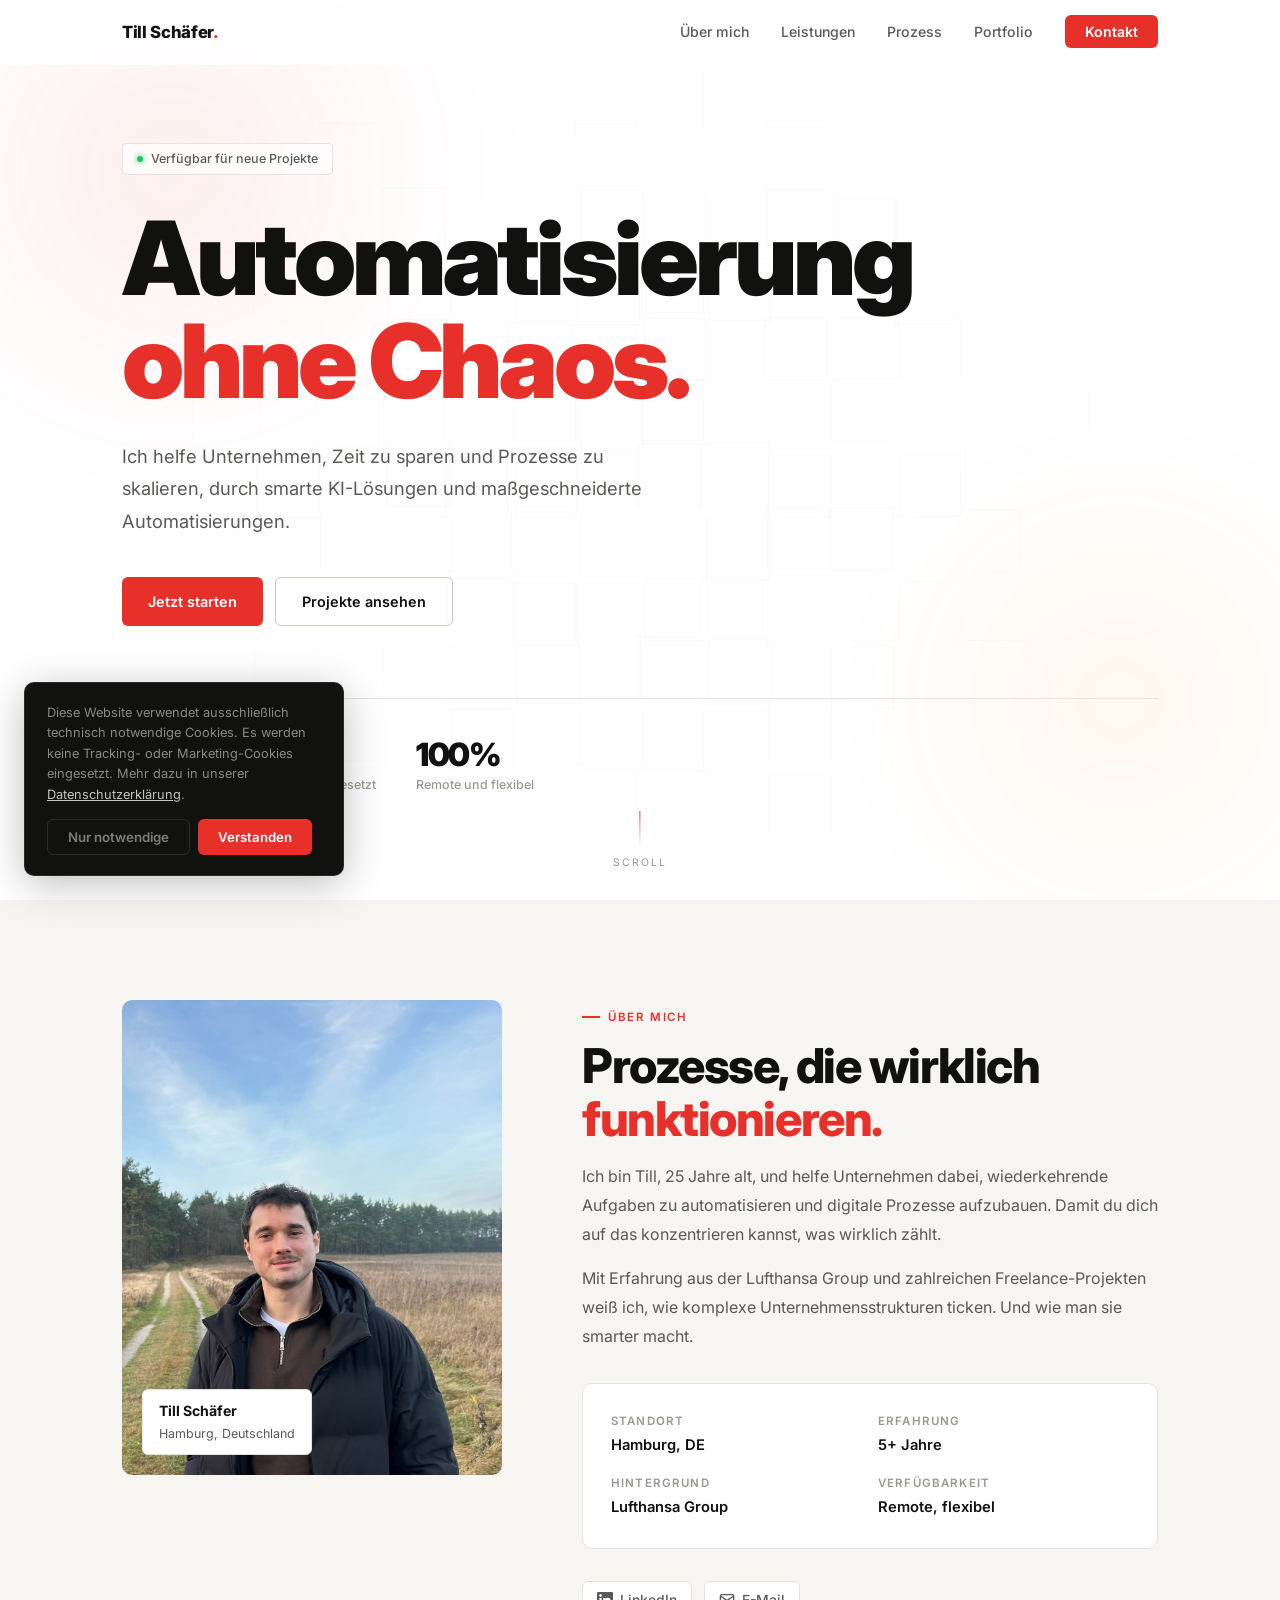
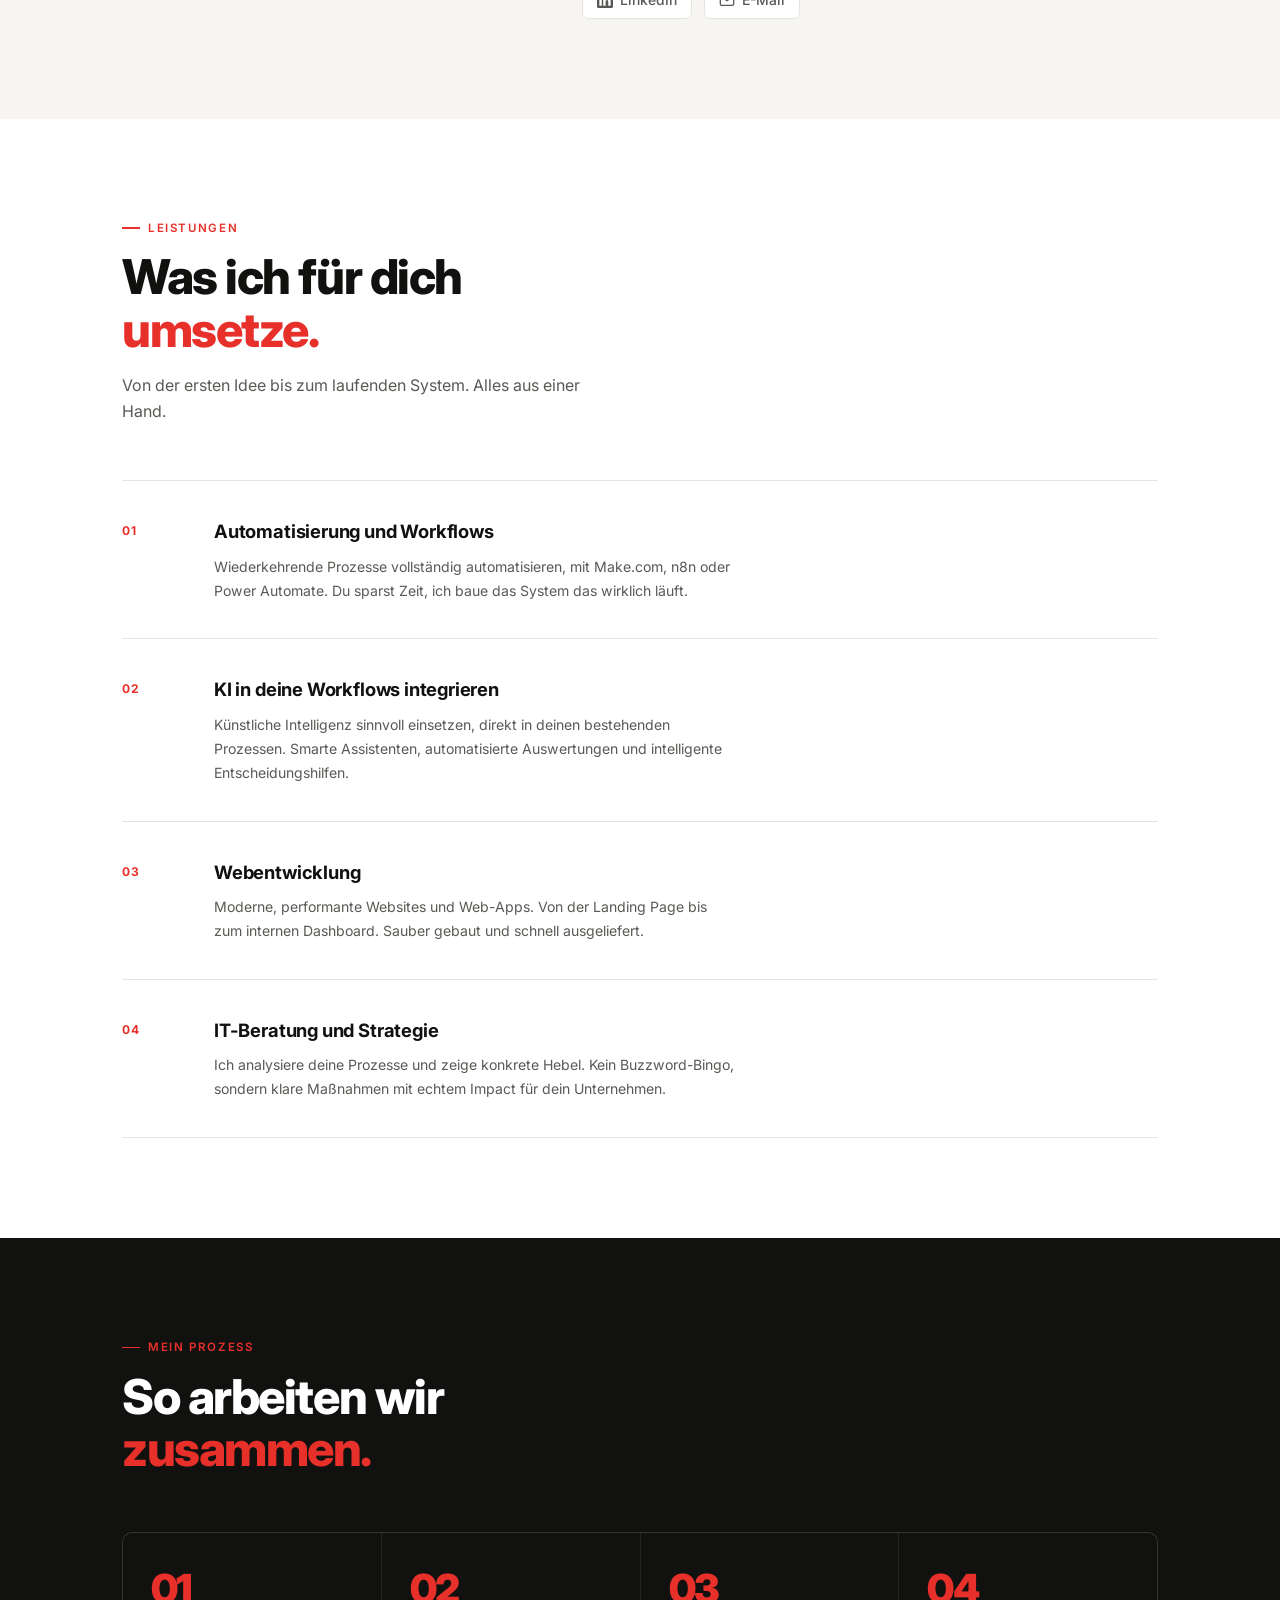
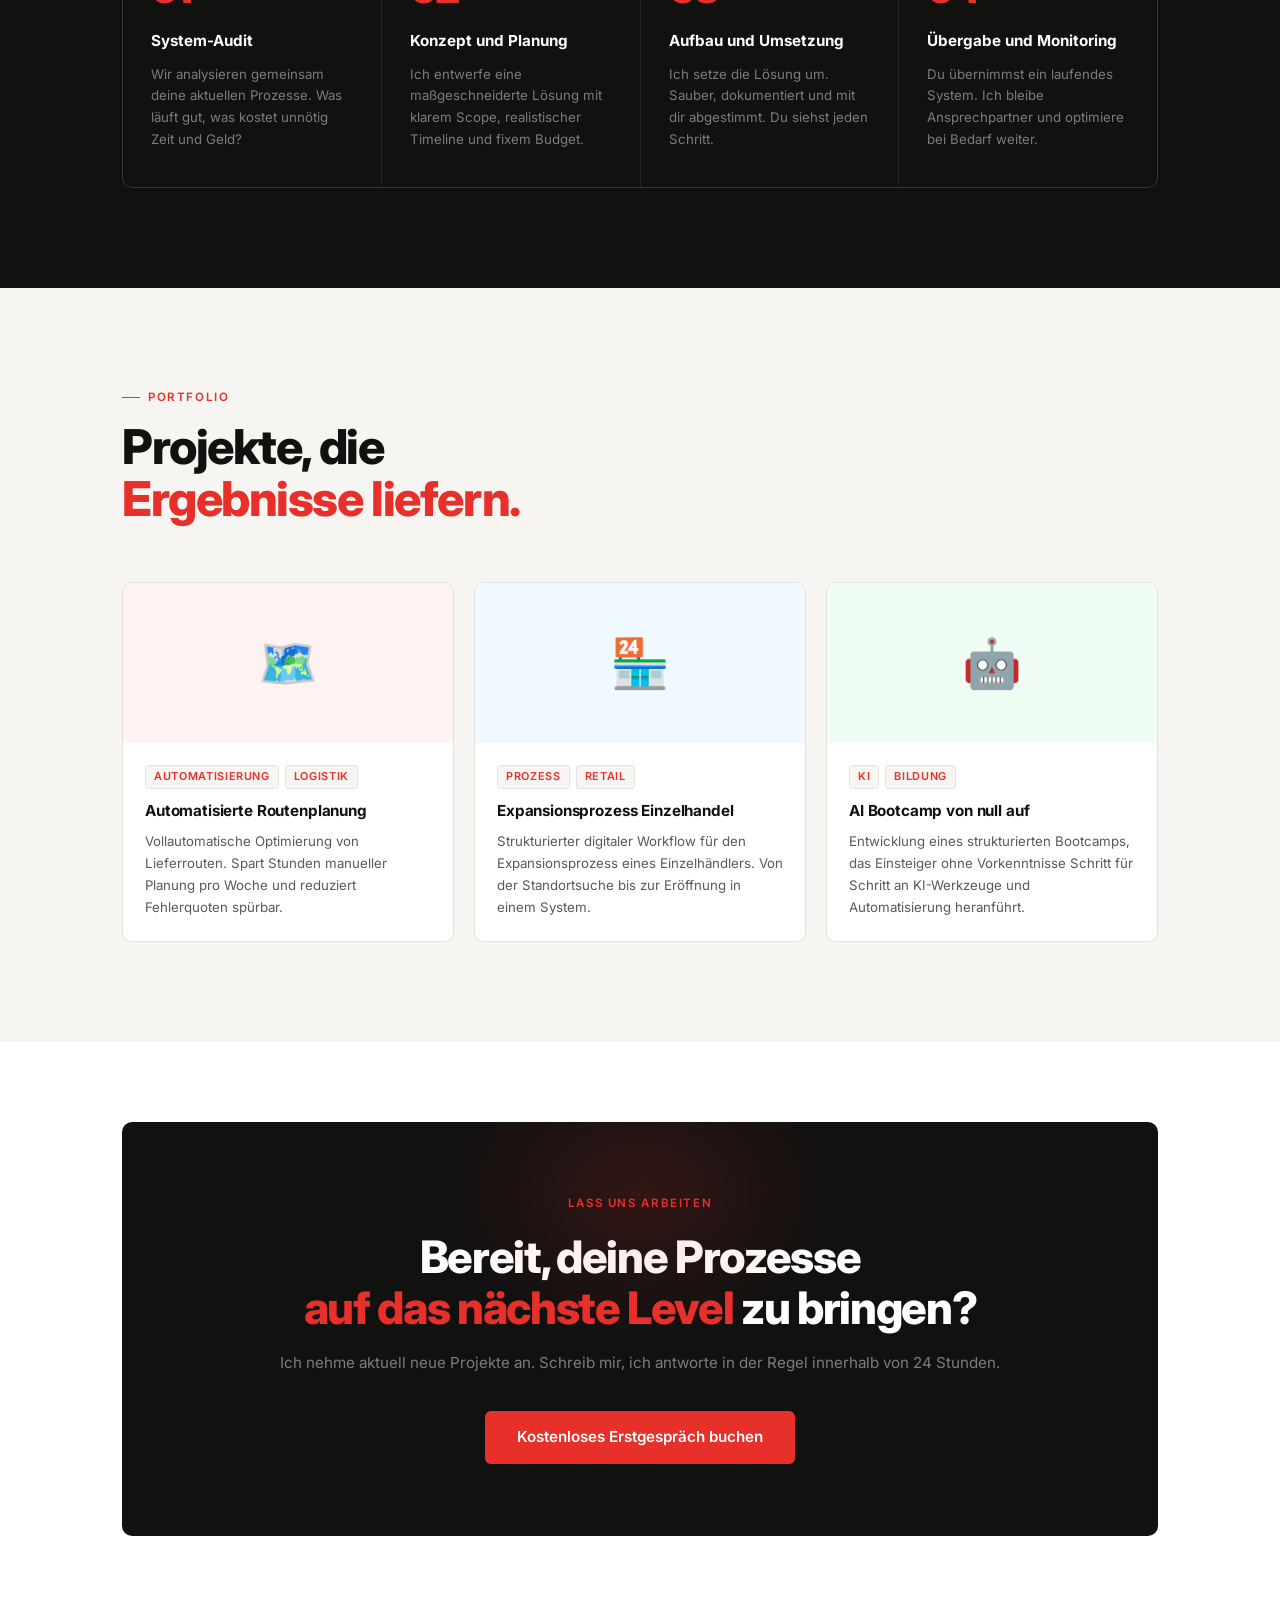
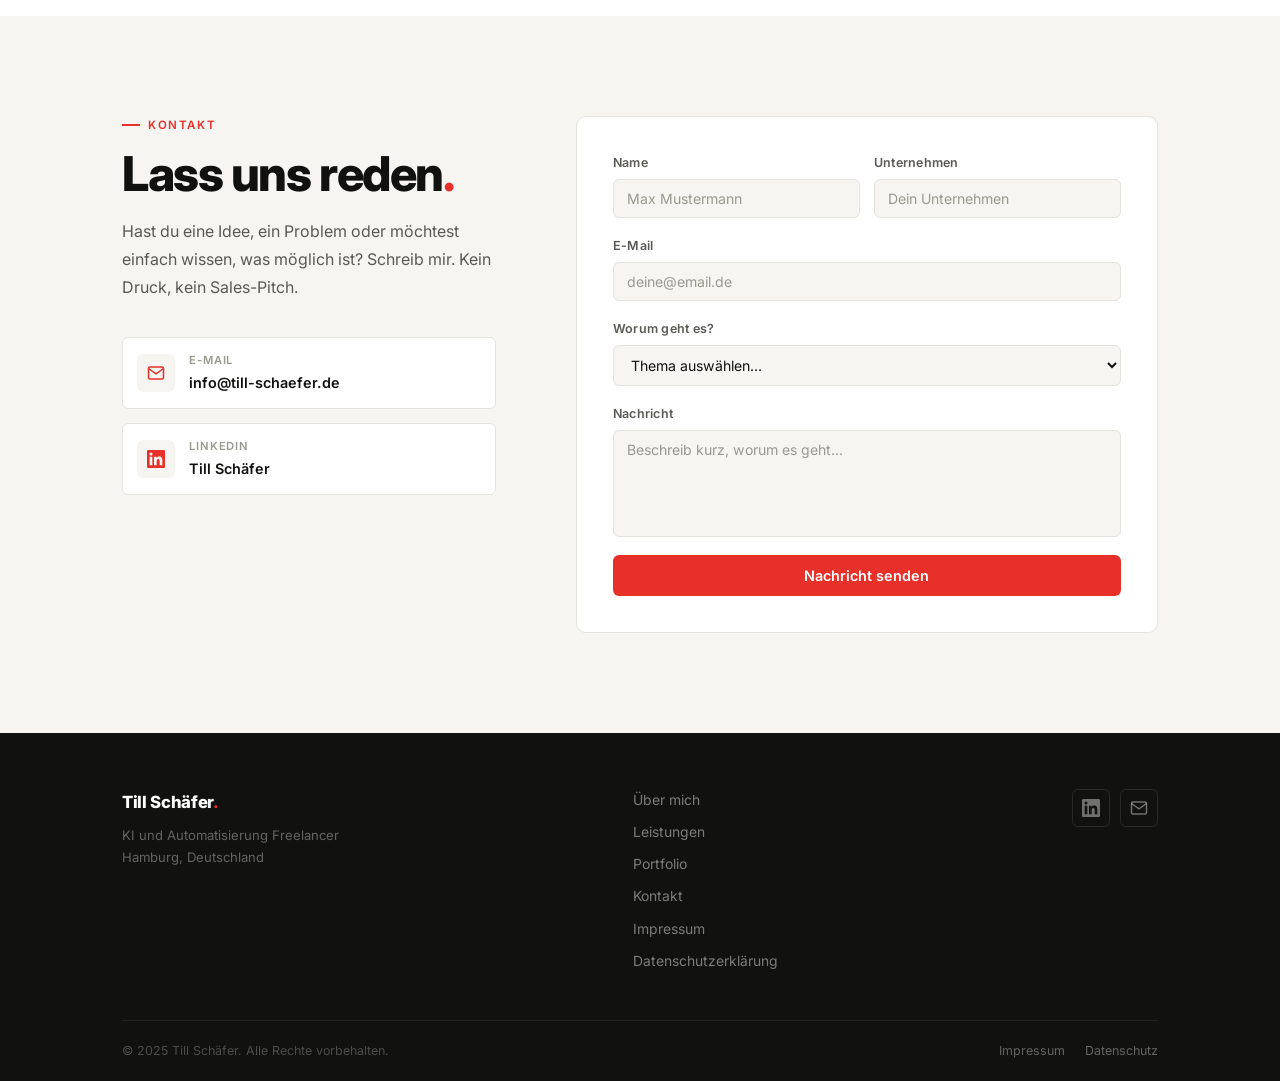
==== commit 5b429499: "Fix: LinkedIn URL, footer legal links, cookie popup, service tags removed Co-Authored-By: Claude Son" ====
--- a/index.html
+++ b/index.html
@@ -28,7 +28,7 @@
     "telephone": "+4901711915292",
     "address": { "@type": "PostalAddress", "streetAddress": "Bövergeest 85b", "postalCode": "25826", "addressLocality": "Sankt Peter-Ording", "addressCountry": "DE" },
     "knowsAbout": ["KI-Integration", "Prozessautomatisierung", "Make.com", "n8n", "Power Automate", "Webentwicklung"],
-    "sameAs": ["https://www.linkedin.com/in/till-schaefer"]
+    "sameAs": ["https://www.linkedin.com/in/till-sch%C3%A4fer-833a38201/"]
   }
   </script>
   <link rel="preconnect" href="https://fonts.googleapis.com" />
@@ -150,7 +150,7 @@
           </div>
         </div>
         <div class="about-links reveal">
-          <a href="https://www.linkedin.com/in/till-schaefer" target="_blank" rel="noopener" class="social-link">
+          <a href="https://www.linkedin.com/in/till-sch%C3%A4fer-833a38201/" target="_blank" rel="noopener" class="social-link">
             <svg width="16" height="16" viewBox="0 0 24 24" fill="currentColor"><path d="M20.447 20.452h-3.554v-5.569c0-1.328-.027-3.037-1.852-3.037-1.853 0-2.136 1.445-2.136 2.939v5.667H9.351V9h3.414v1.561h.046c.477-.9 1.637-1.85 3.37-1.85 3.601 0 4.267 2.37 4.267 5.455v6.286zM5.337 7.433a2.062 2.062 0 01-2.063-2.065 2.064 2.064 0 112.063 2.065zm1.782 13.019H3.555V9h3.564v11.452zM22.225 0H1.771C.792 0 0 .774 0 1.729v20.542C0 23.227.792 24 1.771 24h20.451C23.2 24 24 23.227 24 22.271V1.729C24 .774 23.2 0 22.222 0h.003z"/></svg>
             LinkedIn
           </a>
@@ -179,9 +179,6 @@
             <h3>Automatisierung und Workflows</h3>
             <p>Wiederkehrende Prozesse vollständig automatisieren, mit Make.com, n8n oder Power Automate. Du sparst Zeit, ich baue das System das wirklich läuft.</p>
           </div>
-          <div class="service-tags">
-            <span>Make.com</span><span>n8n</span><span>Power Automate</span>
-          </div>
         </div>
 
         <div class="service-row reveal">
@@ -190,9 +187,6 @@
             <h3>KI in deine Workflows integrieren</h3>
             <p>Künstliche Intelligenz sinnvoll einsetzen, direkt in deinen bestehenden Prozessen. Smarte Assistenten, automatisierte Auswertungen und intelligente Entscheidungshilfen.</p>
           </div>
-          <div class="service-tags">
-            <span>KI-Agenten</span><span>LLM</span><span>Workflow-AI</span>
-          </div>
         </div>
 
         <div class="service-row reveal">
@@ -201,9 +195,6 @@
             <h3>Webentwicklung</h3>
             <p>Moderne, performante Websites und Web-Apps. Von der Landing Page bis zum internen Dashboard. Sauber gebaut und schnell ausgeliefert.</p>
           </div>
-          <div class="service-tags">
-            <span>React</span><span>Next.js</span><span>Node.js</span>
-          </div>
         </div>
 
         <div class="service-row reveal">
@@ -211,9 +202,6 @@
           <div class="service-main">
             <h3>IT-Beratung und Strategie</h3>
             <p>Ich analysiere deine Prozesse und zeige konkrete Hebel. Kein Buzzword-Bingo, sondern klare Maßnahmen mit echtem Impact für dein Unternehmen.</p>
-          </div>
-          <div class="service-tags">
-            <span>Analyse</span><span>Strategie</span><span>KMU</span>
           </div>
         </div>
 
@@ -336,7 +324,7 @@
               <p class="contact-value">info@till-schaefer.de</p>
             </div>
           </a>
-          <a href="https://www.linkedin.com/in/till-schaefer" target="_blank" rel="noopener" class="contact-item">
+          <a href="https://www.linkedin.com/in/till-sch%C3%A4fer-833a38201/" target="_blank" rel="noopener" class="contact-item">
             <div class="contact-icon">
               <svg width="18" height="18" viewBox="0 0 24 24" fill="currentColor"><path d="M20.447 20.452h-3.554v-5.569c0-1.328-.027-3.037-1.852-3.037-1.853 0-2.136 1.445-2.136 2.939v5.667H9.351V9h3.414v1.561h.046c.477-.9 1.637-1.85 3.37-1.85 3.601 0 4.267 2.37 4.267 5.455v6.286zM5.337 7.433a2.062 2.062 0 01-2.063-2.065 2.064 2.064 0 112.063 2.065zm1.782 13.019H3.555V9h3.564v11.452zM22.225 0H1.771C.792 0 0 .774 0 1.729v20.542C0 23.227.792 24 1.771 24h20.451C23.2 24 24 23.227 24 22.271V1.729C24 .774 23.2 0 22.222 0h.003z"/></svg>
             </div>
@@ -396,9 +384,11 @@
         <a href="#services">Leistungen</a>
         <a href="#portfolio">Portfolio</a>
         <a href="#contact">Kontakt</a>
+        <a href="impressum.html">Impressum</a>
+        <a href="datenschutz.html">Datenschutzerklärung</a>
       </div>
       <div class="footer-social">
-        <a href="https://www.linkedin.com/in/till-schaefer" target="_blank" rel="noopener" aria-label="LinkedIn">
+        <a href="https://www.linkedin.com/in/till-sch%C3%A4fer-833a38201/" target="_blank" rel="noopener" aria-label="LinkedIn">
           <svg width="18" height="18" viewBox="0 0 24 24" fill="currentColor"><path d="M20.447 20.452h-3.554v-5.569c0-1.328-.027-3.037-1.852-3.037-1.853 0-2.136 1.445-2.136 2.939v5.667H9.351V9h3.414v1.561h.046c.477-.9 1.637-1.85 3.37-1.85 3.601 0 4.267 2.37 4.267 5.455v6.286zM5.337 7.433a2.062 2.062 0 01-2.063-2.065 2.064 2.064 0 112.063 2.065zm1.782 13.019H3.555V9h3.564v11.452zM22.225 0H1.771C.792 0 0 .774 0 1.729v20.542C0 23.227.792 24 1.771 24h20.451C23.2 24 24 23.227 24 22.271V1.729C24 .774 23.2 0 22.222 0h.003z"/></svg>
         </a>
         <a href="mailto:info@till-schaefer.de" aria-label="E-Mail">
--- a/style.css
+++ b/style.css
@@ -517,7 +517,7 @@
 }
 .service-row {
   display: grid;
-  grid-template-columns: 60px 1fr auto;
+  grid-template-columns: 60px 1fr;
   gap: 32px;
   align-items: start;
   padding: 36px 0;
@@ -901,35 +901,41 @@
    ===================== */
 #cookieBanner {
   position: fixed;
-  bottom: 0; left: 0; right: 0;
+  bottom: 24px;
+  left: 24px;
   z-index: 999;
   background: var(--bg-dark);
-  border-top: 1px solid rgba(255,255,255,0.08);
-  padding: 20px 32px;
-  display: flex;
-  align-items: center;
-  justify-content: space-between;
-  gap: 24px;
-  flex-wrap: wrap;
-  transform: translateY(100%);
-  transition: transform 0.4s cubic-bezier(0.4,0,0.2,1);
-}
-#cookieBanner.visible { transform: translateY(0); }
+  border: 1px solid rgba(255,255,255,0.1);
+  border-radius: var(--radius);
+  padding: 20px 22px;
+  max-width: 320px;
+  display: flex;
+  flex-direction: column;
+  gap: 14px;
+  box-shadow: 0 8px 40px rgba(0,0,0,0.25);
+  opacity: 0;
+  transform: translateY(12px);
+  pointer-events: none;
+  transition: opacity 0.35s ease, transform 0.35s ease;
+}
+#cookieBanner.visible {
+  opacity: 1;
+  transform: translateY(0);
+  pointer-events: all;
+}
 .cookie-text {
-  font-size: 0.83rem;
-  color: rgba(255,255,255,0.55);
-  max-width: 600px;
+  font-size: 0.8rem;
+  color: rgba(255,255,255,0.5);
   line-height: 1.6;
 }
 .cookie-text a {
-  color: rgba(255,255,255,0.8);
+  color: rgba(255,255,255,0.75);
   text-decoration: underline;
 }
 .cookie-text a:hover { color: white; }
 .cookie-actions {
   display: flex;
-  gap: 10px;
-  flex-shrink: 0;
+  gap: 8px;
 }
 .btn-cookie-accept {
   background: var(--red);
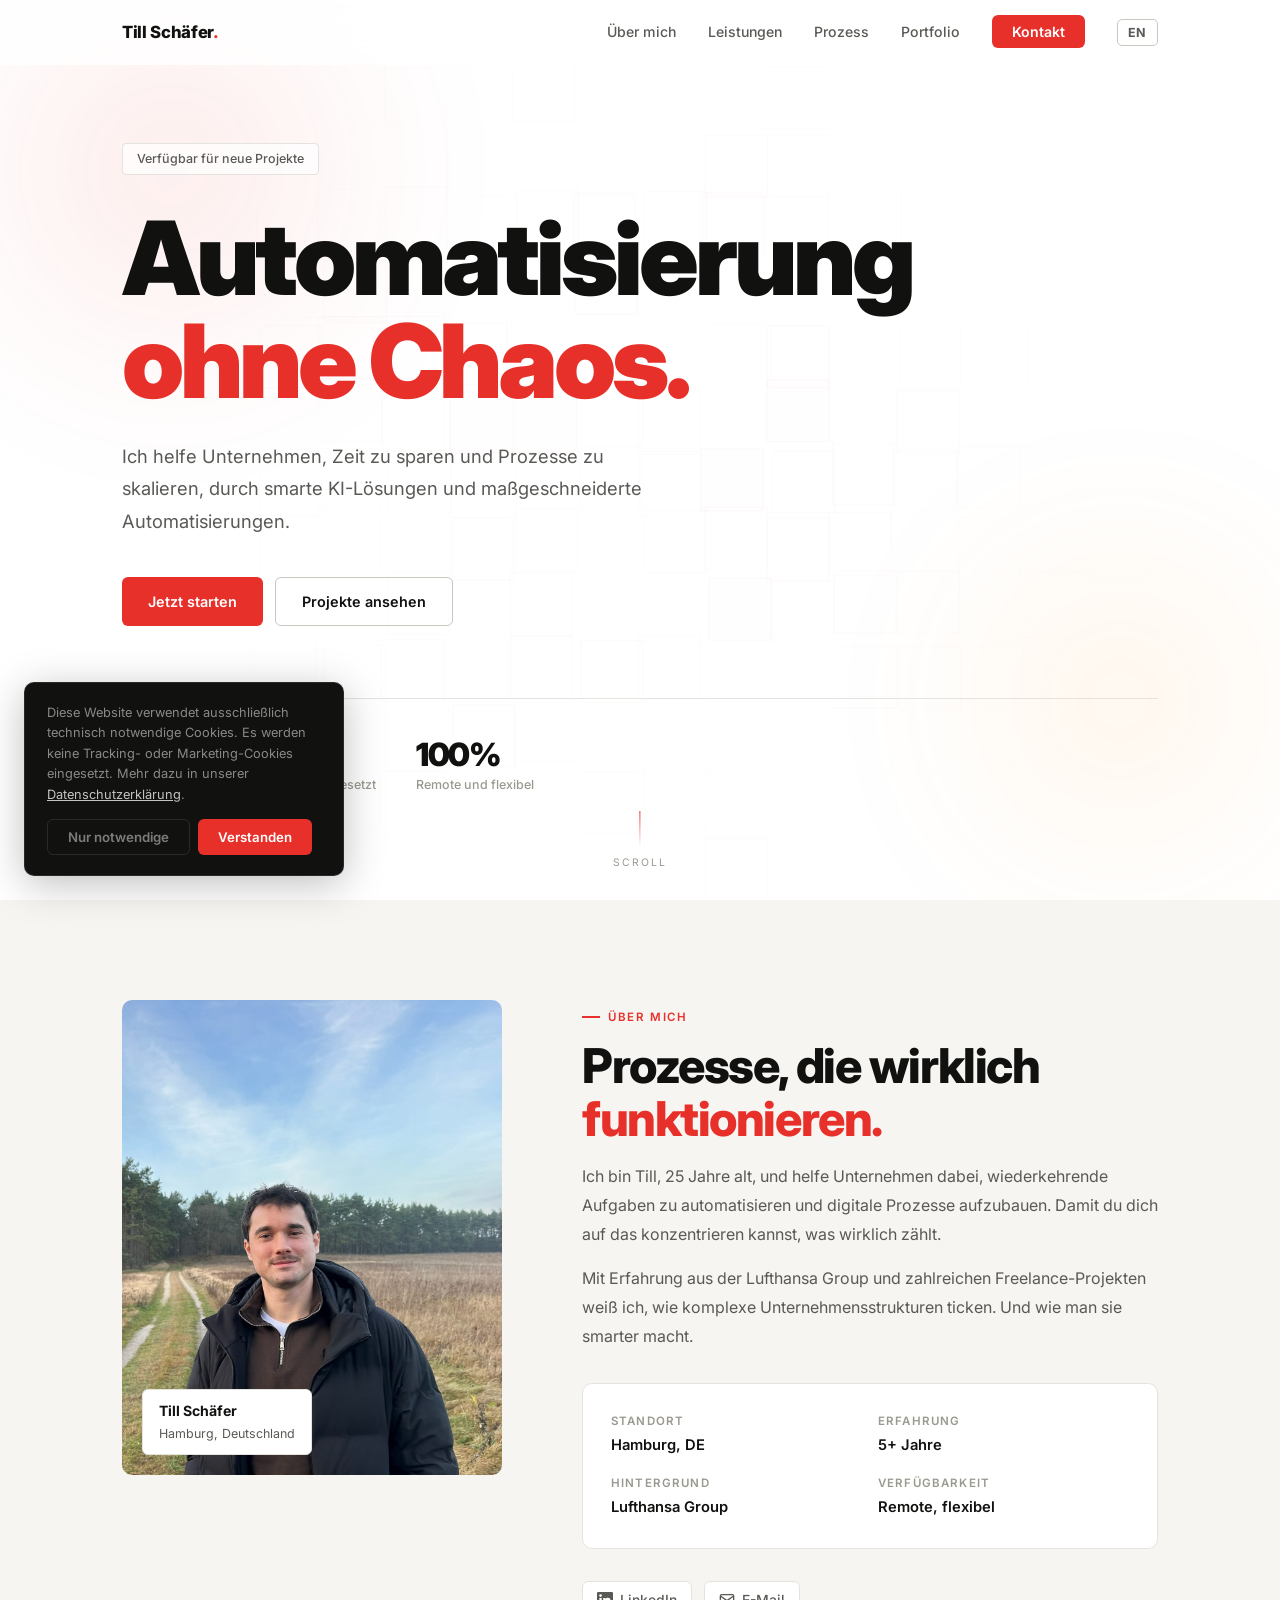
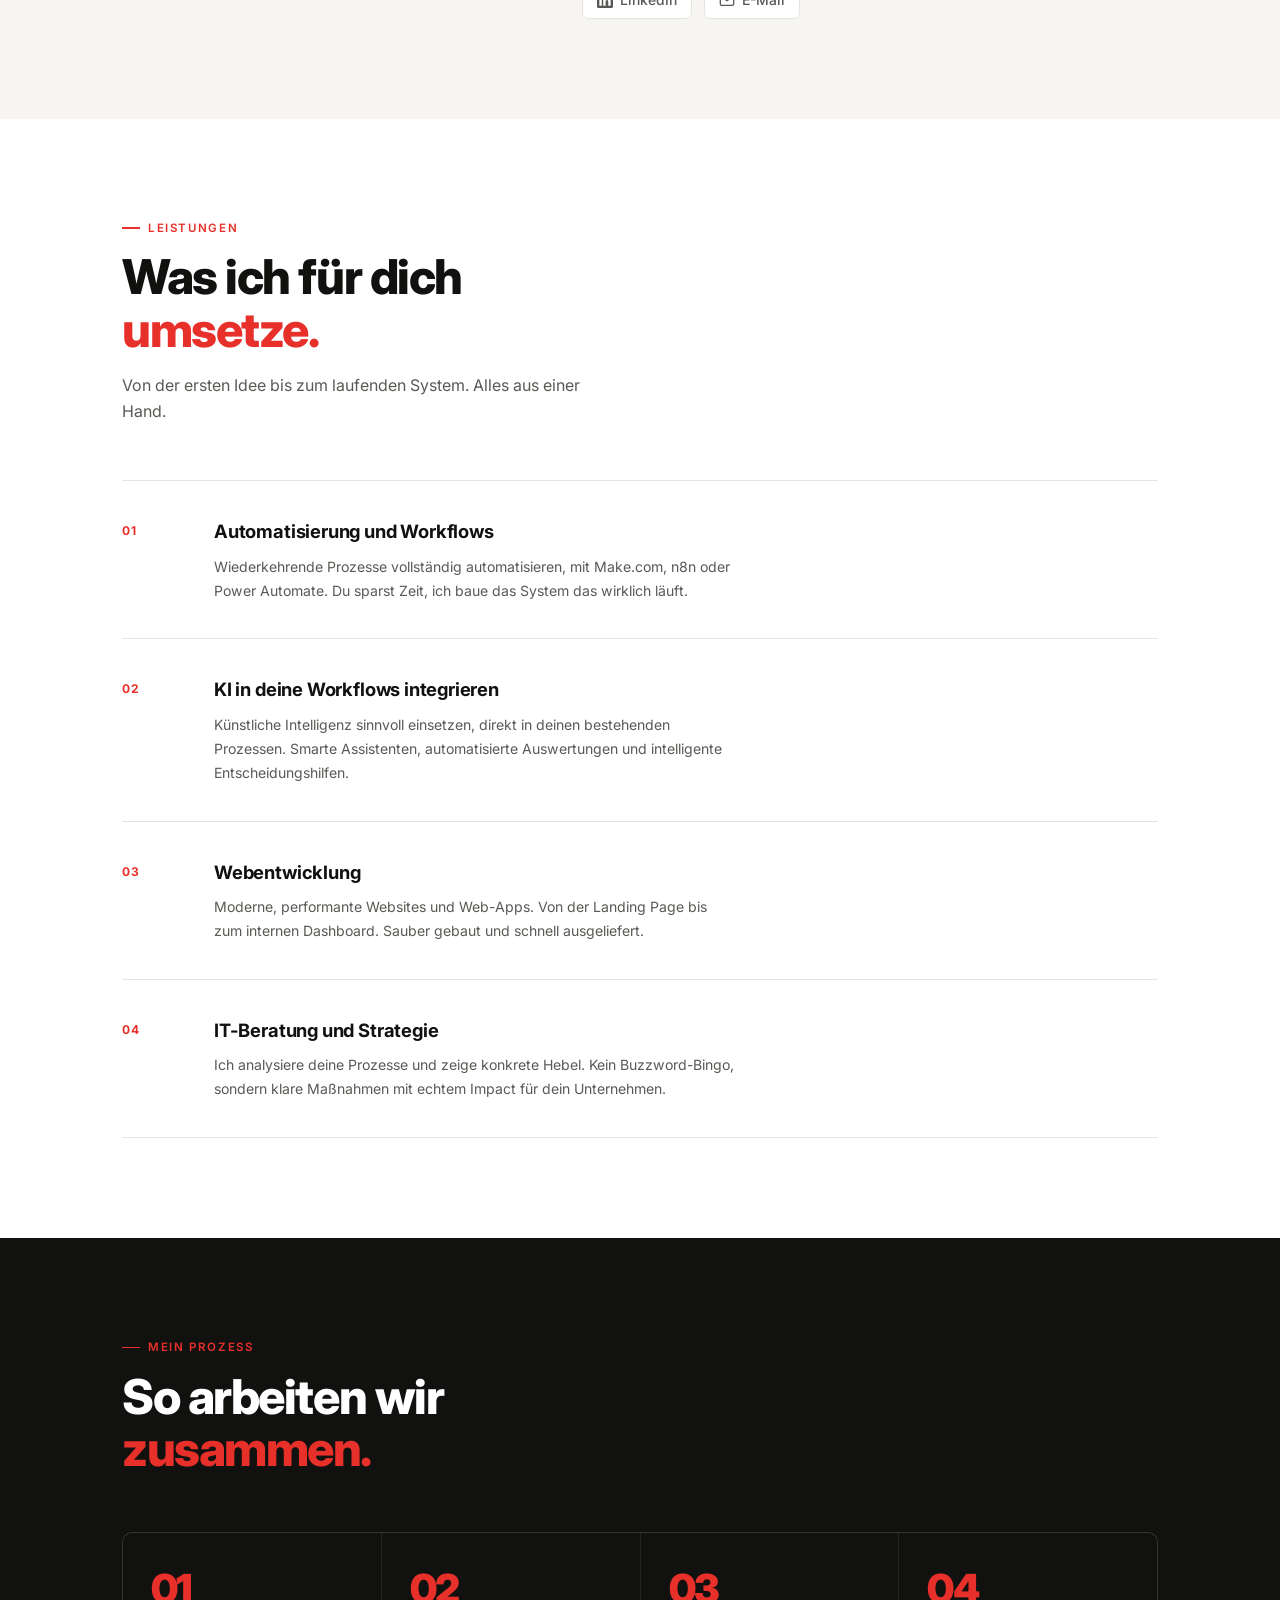
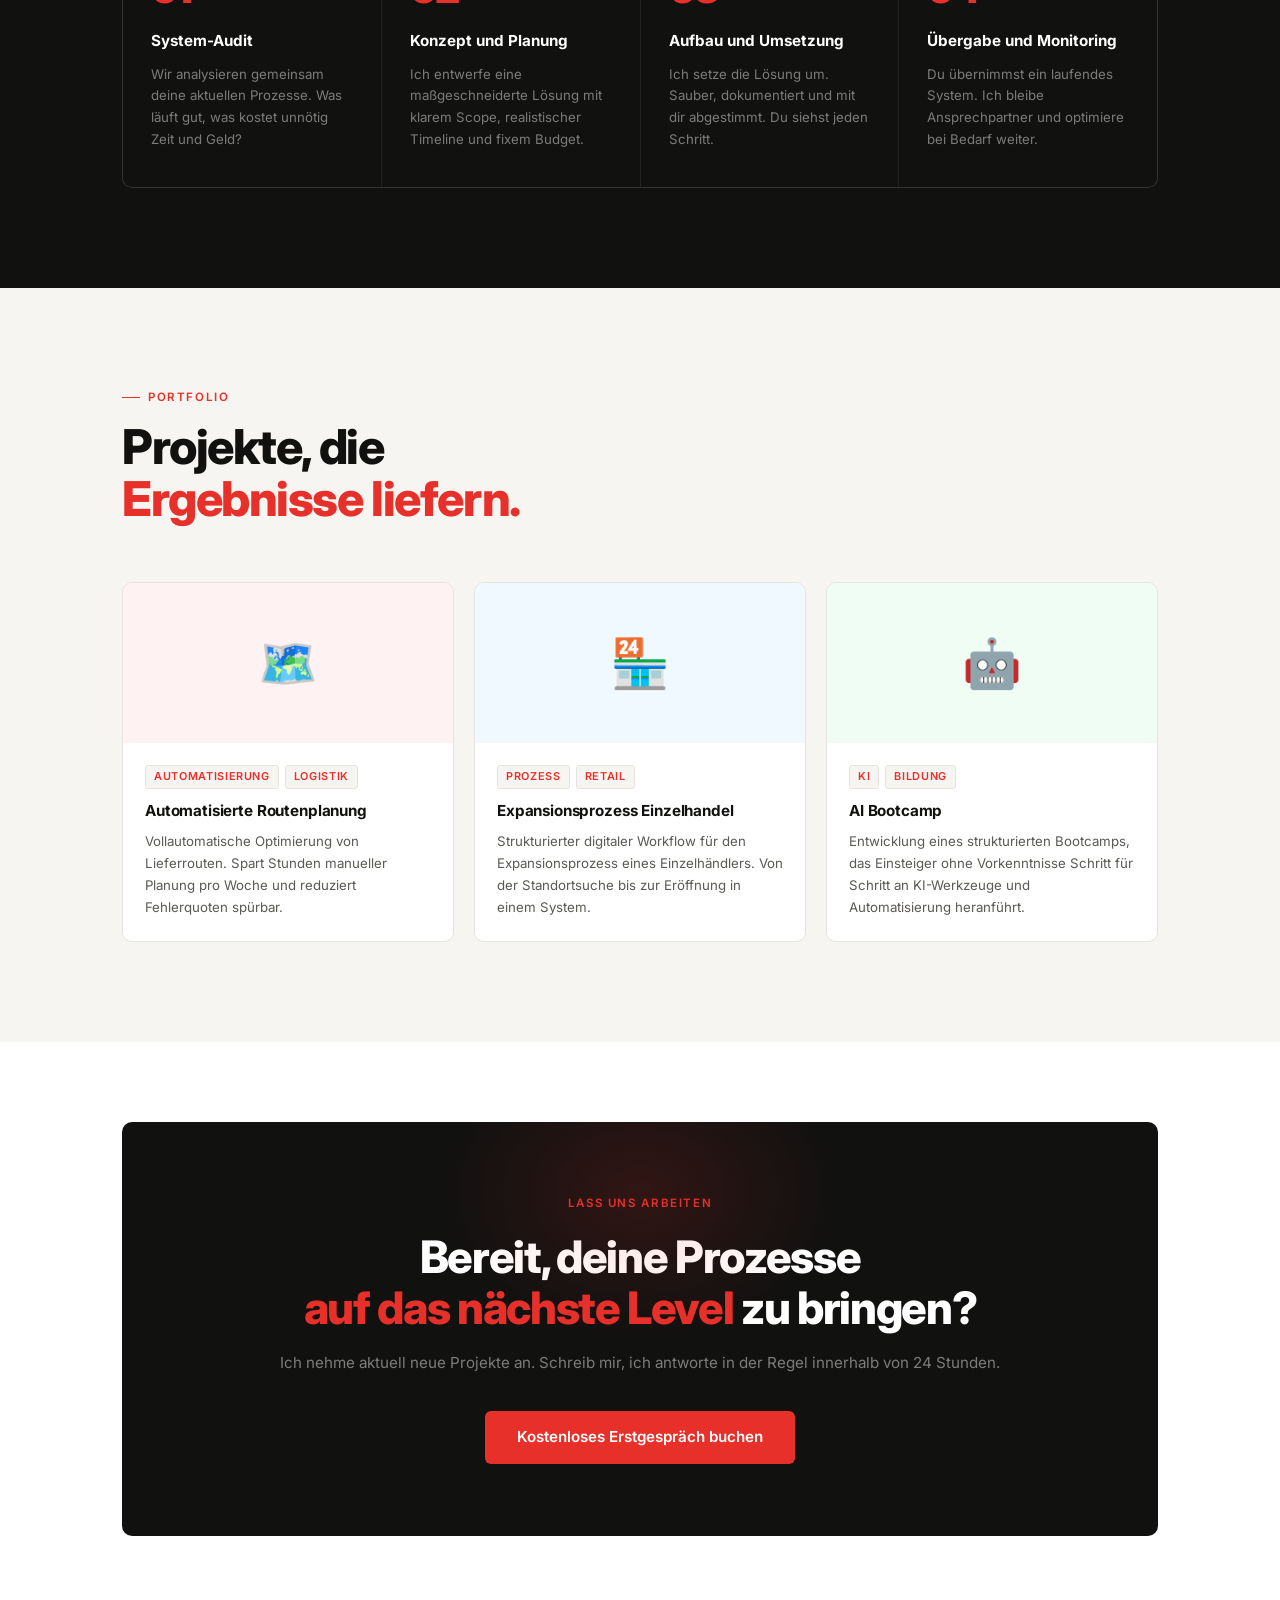
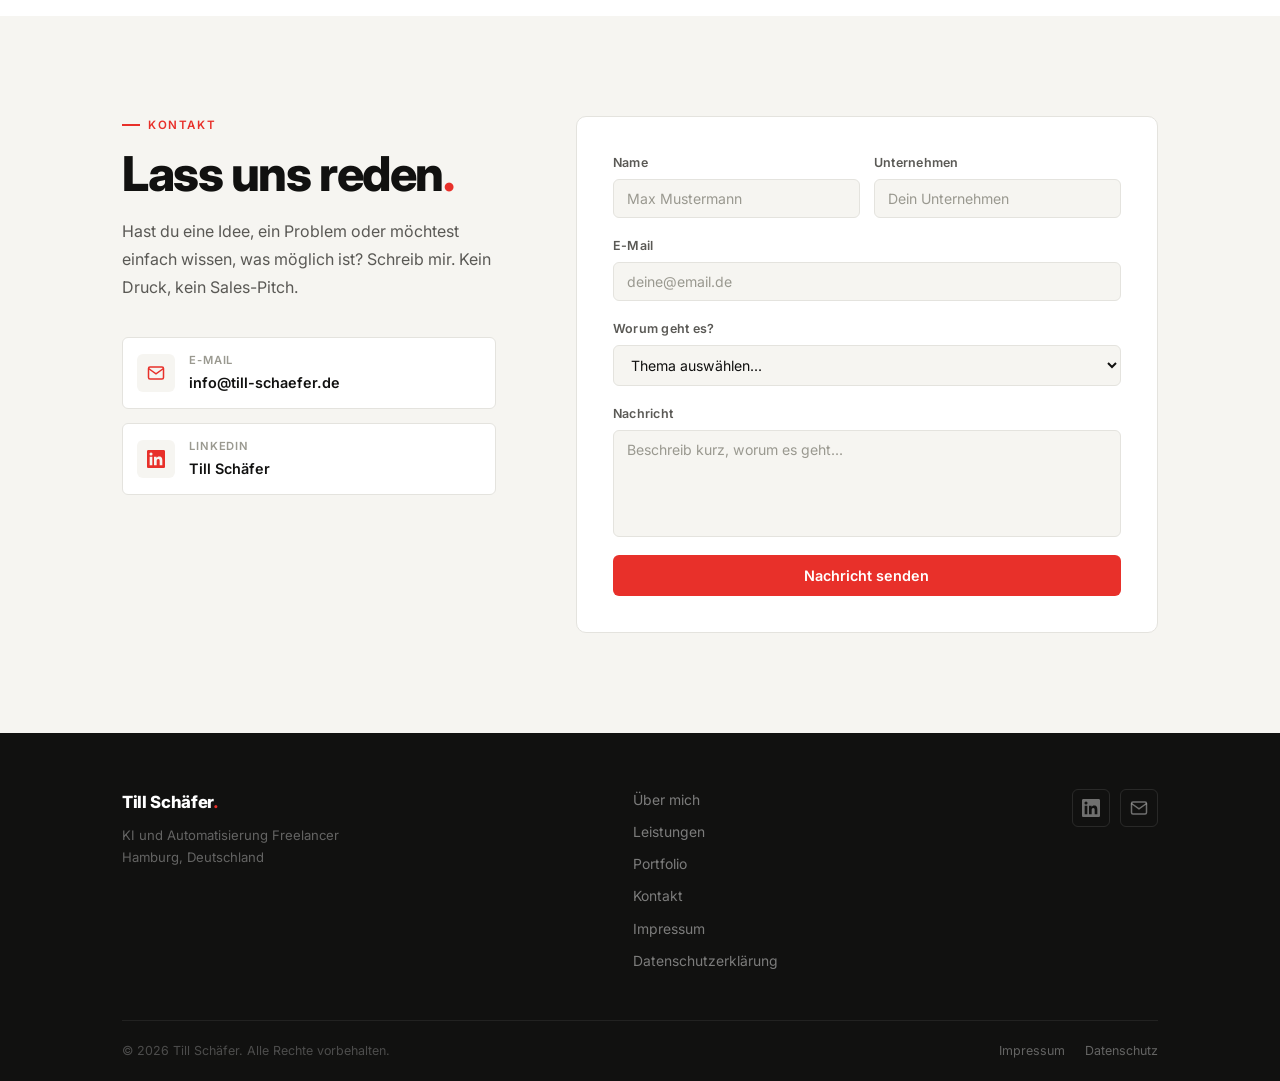
==== commit 28f8dd11: "Add DE/EN switcher, fix year 2026, AI Bootcamp rename, footer legal links Co-Authored-By: Claude Son" ====
--- a/index.html
+++ b/index.html
@@ -43,11 +43,12 @@
     <div class="nav-inner">
       <a href="#hero" class="nav-logo">Till Schäfer<span class="dot">.</span></a>
       <ul class="nav-links">
-        <li><a href="#about">Über mich</a></li>
-        <li><a href="#services">Leistungen</a></li>
-        <li><a href="#process">Prozess</a></li>
-        <li><a href="#portfolio">Portfolio</a></li>
-        <li><a href="#contact" class="nav-cta">Kontakt</a></li>
+        <li><a href="#about" data-de="Über mich" data-en="About">Über mich</a></li>
+        <li><a href="#services" data-de="Leistungen" data-en="Services">Leistungen</a></li>
+        <li><a href="#process" data-de="Prozess" data-en="Process">Prozess</a></li>
+        <li><a href="#portfolio" data-de="Portfolio" data-en="Portfolio">Portfolio</a></li>
+        <li><a href="#contact" class="nav-cta" data-de="Kontakt" data-en="Contact">Kontakt</a></li>
+        <li><button class="lang-switch" id="langSwitch">EN</button></li>
       </ul>
       <button class="nav-burger" id="burger" aria-label="Menü öffnen">
         <span></span><span></span><span></span>
@@ -70,33 +71,29 @@
       <canvas id="tileCanvas"></canvas>
     </div>
     <div class="hero-inner container">
-      <div class="hero-badge reveal">
-        <span class="badge-dot"></span>
-        Verfügbar für neue Projekte
+      <div class="hero-badge reveal" data-i18n="hero-badge">
+        <span class="badge-dot"></span><span class="badge-text"> Verfügbar für neue Projekte</span>
       </div>
       <h1 class="hero-title reveal">
         Automatisierung<br /><span class="accent">ohne Chaos.</span>
       </h1>
-      <p class="hero-sub reveal">
-        Ich helfe Unternehmen, Zeit zu sparen und Prozesse zu skalieren,
-        durch smarte KI-Lösungen und maßgeschneiderte Automatisierungen.
-      </p>
+      <p class="hero-sub reveal" data-i18n="hero-sub">Ich helfe Unternehmen, Zeit zu sparen und Prozesse zu skalieren, durch smarte KI-Lösungen und maßgeschneiderte Automatisierungen.</p>
       <div class="hero-actions reveal">
-        <a href="#contact" class="btn btn-primary">Jetzt starten</a>
-        <a href="#portfolio" class="btn btn-ghost">Projekte ansehen</a>
+        <a href="#contact" class="btn btn-primary" data-i18n="btn-start">Jetzt starten</a>
+        <a href="#portfolio" class="btn btn-ghost" data-i18n="btn-projects">Projekte ansehen</a>
       </div>
       <div class="hero-stats reveal">
         <div class="stat">
           <span class="stat-num">5+</span>
-          <span class="stat-label">Jahre Erfahrung</span>
+          <span class="stat-label" data-i18n="stat-1-label">Jahre Erfahrung</span>
         </div>
         <div class="stat">
           <span class="stat-num">20+</span>
-          <span class="stat-label">Projekte umgesetzt</span>
+          <span class="stat-label" data-i18n="stat-2-label">Projekte umgesetzt</span>
         </div>
         <div class="stat">
           <span class="stat-num">100%</span>
-          <span class="stat-label">Remote und flexibel</span>
+          <span class="stat-label" data-i18n="stat-3-label">Remote und flexibel</span>
         </div>
       </div>
     </div>
@@ -121,32 +118,26 @@
         </div>
       </div>
       <div class="about-text">
-        <p class="section-label reveal">Über mich</p>
-        <h2 class="section-title reveal">
-          Prozesse, die wirklich<br /><span class="red-text">funktionieren.</span>
-        </h2>
-        <p class="about-body reveal">
-          Ich bin Till, 25 Jahre alt, und helfe Unternehmen dabei, wiederkehrende Aufgaben zu automatisieren und digitale Prozesse aufzubauen. Damit du dich auf das konzentrieren kannst, was wirklich zählt.
-        </p>
-        <p class="about-body reveal">
-          Mit Erfahrung aus der Lufthansa Group und zahlreichen Freelance-Projekten weiß ich, wie komplexe Unternehmensstrukturen ticken. Und wie man sie smarter macht.
-        </p>
+        <p class="section-label reveal" data-i18n="about-label">Über mich</p>
+        <h2 class="section-title reveal" data-i18n="about-title">Prozesse, die wirklich<br /><span class="red-text">funktionieren.</span></h2>
+        <p class="about-body reveal" data-i18n="about-body-1">Ich bin Till, 25 Jahre alt, und helfe Unternehmen dabei, wiederkehrende Aufgaben zu automatisieren und digitale Prozesse aufzubauen. Damit du dich auf das konzentrieren kannst, was wirklich zählt.</p>
+        <p class="about-body reveal" data-i18n="about-body-2">Mit Erfahrung aus der Lufthansa Group und zahlreichen Freelance-Projekten weiß ich, wie komplexe Unternehmensstrukturen ticken. Und wie man sie smarter macht.</p>
         <div class="about-facts reveal">
           <div class="about-fact-item">
-            <p class="about-fact-label">Standort</p>
-            <p class="about-fact-value">Hamburg, DE</p>
+            <p class="about-fact-label" data-i18n="fact-loc-label">Standort</p>
+            <p class="about-fact-value" data-i18n="fact-loc-val">Hamburg, DE</p>
           </div>
           <div class="about-fact-item">
-            <p class="about-fact-label">Erfahrung</p>
-            <p class="about-fact-value">5+ Jahre</p>
+            <p class="about-fact-label" data-i18n="fact-exp-label">Erfahrung</p>
+            <p class="about-fact-value" data-i18n="fact-exp-val">5+ Jahre</p>
           </div>
           <div class="about-fact-item">
-            <p class="about-fact-label">Hintergrund</p>
-            <p class="about-fact-value">Lufthansa Group</p>
+            <p class="about-fact-label" data-i18n="fact-bg-label">Hintergrund</p>
+            <p class="about-fact-value" data-i18n="fact-bg-val">Lufthansa Group</p>
           </div>
           <div class="about-fact-item">
-            <p class="about-fact-label">Verfügbarkeit</p>
-            <p class="about-fact-value">Remote, flexibel</p>
+            <p class="about-fact-label" data-i18n="fact-avail-label">Verfügbarkeit</p>
+            <p class="about-fact-value" data-i18n="fact-avail-val">Remote, flexibel</p>
           </div>
         </div>
         <div class="about-links reveal">
@@ -167,41 +158,41 @@
   <section id="services">
     <div class="container">
       <div class="section-header">
-        <p class="section-label reveal">Leistungen</p>
-        <h2 class="section-title reveal">Was ich für dich<br /><span class="red-text">umsetze.</span></h2>
-        <p class="section-sub reveal">Von der ersten Idee bis zum laufenden System. Alles aus einer Hand.</p>
+        <p class="section-label reveal" data-i18n="services-label">Leistungen</p>
+        <h2 class="section-title reveal" data-i18n="services-title">Was ich für dich<br /><span class="red-text">umsetze.</span></h2>
+        <p class="section-sub reveal" data-i18n="services-sub">Von der ersten Idee bis zum laufenden System. Alles aus einer Hand.</p>
       </div>
       <div class="services-list">
 
         <div class="service-row reveal">
           <div class="service-num">01</div>
           <div class="service-main">
-            <h3>Automatisierung und Workflows</h3>
-            <p>Wiederkehrende Prozesse vollständig automatisieren, mit Make.com, n8n oder Power Automate. Du sparst Zeit, ich baue das System das wirklich läuft.</p>
+            <h3 data-i18n="s1-title">Automatisierung und Workflows</h3>
+            <p data-i18n="s1-text">Wiederkehrende Prozesse vollständig automatisieren, mit Make.com, n8n oder Power Automate. Du sparst Zeit, ich baue das System das wirklich läuft.</p>
           </div>
         </div>
 
         <div class="service-row reveal">
           <div class="service-num">02</div>
           <div class="service-main">
-            <h3>KI in deine Workflows integrieren</h3>
-            <p>Künstliche Intelligenz sinnvoll einsetzen, direkt in deinen bestehenden Prozessen. Smarte Assistenten, automatisierte Auswertungen und intelligente Entscheidungshilfen.</p>
+            <h3 data-i18n="s2-title">KI in deine Workflows integrieren</h3>
+            <p data-i18n="s2-text">Künstliche Intelligenz sinnvoll einsetzen, direkt in deinen bestehenden Prozessen. Smarte Assistenten, automatisierte Auswertungen und intelligente Entscheidungshilfen.</p>
           </div>
         </div>
 
         <div class="service-row reveal">
           <div class="service-num">03</div>
           <div class="service-main">
-            <h3>Webentwicklung</h3>
-            <p>Moderne, performante Websites und Web-Apps. Von der Landing Page bis zum internen Dashboard. Sauber gebaut und schnell ausgeliefert.</p>
+            <h3 data-i18n="s3-title">Webentwicklung</h3>
+            <p data-i18n="s3-text">Moderne, performante Websites und Web-Apps. Von der Landing Page bis zum internen Dashboard. Sauber gebaut und schnell ausgeliefert.</p>
           </div>
         </div>
 
         <div class="service-row reveal">
           <div class="service-num">04</div>
           <div class="service-main">
-            <h3>IT-Beratung und Strategie</h3>
-            <p>Ich analysiere deine Prozesse und zeige konkrete Hebel. Kein Buzzword-Bingo, sondern klare Maßnahmen mit echtem Impact für dein Unternehmen.</p>
+            <h3 data-i18n="s4-title">IT-Beratung und Strategie</h3>
+            <p data-i18n="s4-text">Ich analysiere deine Prozesse und zeige konkrete Hebel. Kein Buzzword-Bingo, sondern klare Maßnahmen mit echtem Impact für dein Unternehmen.</p>
           </div>
         </div>
 
@@ -213,36 +204,36 @@
   <section id="process">
     <div class="container">
       <div class="section-header">
-        <p class="section-label reveal">Mein Prozess</p>
-        <h2 class="section-title reveal">So arbeiten wir<br /><span class="red-text">zusammen.</span></h2>
+        <p class="section-label reveal" data-i18n="process-label">Mein Prozess</p>
+        <h2 class="section-title reveal" data-i18n="process-title">So arbeiten wir<br /><span class="red-text">zusammen.</span></h2>
       </div>
       <div class="process-steps">
         <div class="process-step reveal">
           <div class="step-num">01</div>
           <div class="step-content">
-            <h3>System-Audit</h3>
-            <p>Wir analysieren gemeinsam deine aktuellen Prozesse. Was läuft gut, was kostet unnötig Zeit und Geld?</p>
+            <h3 data-i18n="p1-title">System-Audit</h3>
+            <p data-i18n="p1-text">Wir analysieren gemeinsam deine aktuellen Prozesse. Was läuft gut, was kostet unnötig Zeit und Geld?</p>
           </div>
         </div>
         <div class="process-step reveal">
           <div class="step-num">02</div>
           <div class="step-content">
-            <h3>Konzept und Planung</h3>
-            <p>Ich entwerfe eine maßgeschneiderte Lösung mit klarem Scope, realistischer Timeline und fixem Budget.</p>
+            <h3 data-i18n="p2-title">Konzept und Planung</h3>
+            <p data-i18n="p2-text">Ich entwerfe eine maßgeschneiderte Lösung mit klarem Scope, realistischer Timeline und fixem Budget.</p>
           </div>
         </div>
         <div class="process-step reveal">
           <div class="step-num">03</div>
           <div class="step-content">
-            <h3>Aufbau und Umsetzung</h3>
-            <p>Ich setze die Lösung um. Sauber, dokumentiert und mit dir abgestimmt. Du siehst jeden Schritt.</p>
+            <h3 data-i18n="p3-title">Aufbau und Umsetzung</h3>
+            <p data-i18n="p3-text">Ich setze die Lösung um. Sauber, dokumentiert und mit dir abgestimmt. Du siehst jeden Schritt.</p>
           </div>
         </div>
         <div class="process-step reveal">
           <div class="step-num">04</div>
           <div class="step-content">
-            <h3>Übergabe und Monitoring</h3>
-            <p>Du übernimmst ein laufendes System. Ich bleibe Ansprechpartner und optimiere bei Bedarf weiter.</p>
+            <h3 data-i18n="p4-title">Übergabe und Monitoring</h3>
+            <p data-i18n="p4-text">Du übernimmst ein laufendes System. Ich bleibe Ansprechpartner und optimiere bei Bedarf weiter.</p>
           </div>
         </div>
       </div>
@@ -253,8 +244,8 @@
   <section id="portfolio">
     <div class="container">
       <div class="section-header">
-        <p class="section-label reveal">Portfolio</p>
-        <h2 class="section-title reveal">Projekte, die<br /><span class="red-text">Ergebnisse liefern.</span></h2>
+        <p class="section-label reveal" data-i18n="portfolio-label">Portfolio</p>
+        <h2 class="section-title reveal" data-i18n="portfolio-title">Projekte, die<br /><span class="red-text">Ergebnisse liefern.</span></h2>
       </div>
       <div class="portfolio-grid">
 
@@ -264,8 +255,8 @@
           </div>
           <div class="portfolio-info">
             <div class="portfolio-tags"><span>Automatisierung</span><span>Logistik</span></div>
-            <h3>Automatisierte Routenplanung</h3>
-            <p>Vollautomatische Optimierung von Lieferrouten. Spart Stunden manueller Planung pro Woche und reduziert Fehlerquoten spürbar.</p>
+            <h3 data-i18n="proj1-title">Automatisierte Routenplanung</h3>
+            <p data-i18n="proj1-text">Vollautomatische Optimierung von Lieferrouten. Spart Stunden manueller Planung pro Woche und reduziert Fehlerquoten spürbar.</p>
           </div>
         </div>
 
@@ -275,8 +266,8 @@
           </div>
           <div class="portfolio-info">
             <div class="portfolio-tags"><span>Prozess</span><span>Retail</span></div>
-            <h3>Expansionsprozess Einzelhandel</h3>
-            <p>Strukturierter digitaler Workflow für den Expansionsprozess eines Einzelhändlers. Von der Standortsuche bis zur Eröffnung in einem System.</p>
+            <h3 data-i18n="proj2-title">Expansionsprozess Einzelhandel</h3>
+            <p data-i18n="proj2-text">Strukturierter digitaler Workflow für den Expansionsprozess eines Einzelhändlers. Von der Standortsuche bis zur Eröffnung in einem System.</p>
           </div>
         </div>
 
@@ -286,8 +277,8 @@
           </div>
           <div class="portfolio-info">
             <div class="portfolio-tags"><span>KI</span><span>Bildung</span></div>
-            <h3>AI Bootcamp von null auf</h3>
-            <p>Entwicklung eines strukturierten Bootcamps, das Einsteiger ohne Vorkenntnisse Schritt für Schritt an KI-Werkzeuge und Automatisierung heranführt.</p>
+            <h3 data-i18n="proj3-title">AI Bootcamp</h3>
+            <p data-i18n="proj3-text">Entwicklung eines strukturierten Bootcamps, das Einsteiger ohne Vorkenntnisse Schritt für Schritt an KI-Werkzeuge und Automatisierung heranführt.</p>
           </div>
         </div>
 
@@ -299,10 +290,10 @@
   <section id="cta-banner">
     <div class="container">
       <div class="cta-box reveal">
-        <p class="cta-label">Lass uns arbeiten</p>
-        <h2>Bereit, deine Prozesse<br /><span class="accent">auf das nächste Level</span> zu bringen?</h2>
-        <p class="cta-sub">Ich nehme aktuell neue Projekte an. Schreib mir, ich antworte in der Regel innerhalb von 24 Stunden.</p>
-        <a href="#contact" class="btn btn-primary btn-lg">Kostenloses Erstgespräch buchen</a>
+        <p class="cta-label" data-i18n="cta-label">Lass uns arbeiten</p>
+        <h2 data-i18n="cta-title">Bereit, deine Prozesse<br /><span class="accent">auf das nächste Level</span> zu bringen?</h2>
+        <p class="cta-sub" data-i18n="cta-sub">Ich nehme aktuell neue Projekte an. Schreib mir, ich antworte in der Regel innerhalb von 24 Stunden.</p>
+        <a href="#contact" class="btn btn-primary btn-lg"><span data-i18n="cta-btn">Kostenloses Erstgespräch buchen</span></a>
       </div>
     </div>
   </section>
@@ -311,9 +302,9 @@
   <section id="contact">
     <div class="container contact-grid">
       <div class="contact-info">
-        <p class="section-label reveal">Kontakt</p>
-        <h2 class="section-title reveal">Lass uns reden<span class="red-text">.</span></h2>
-        <p class="contact-body reveal">Hast du eine Idee, ein Problem oder möchtest einfach wissen, was möglich ist? Schreib mir. Kein Druck, kein Sales-Pitch.</p>
+        <p class="section-label reveal" data-i18n="contact-label">Kontakt</p>
+        <h2 class="section-title reveal" data-i18n="contact-title">Lass uns reden<span class="red-text">.</span></h2>
+        <p class="contact-body reveal" data-i18n="contact-body">Hast du eine Idee, ein Problem oder möchtest einfach wissen, was möglich ist? Schreib mir. Kein Druck, kein Sales-Pitch.</p>
         <div class="contact-details reveal">
           <a href="mailto:info@till-schaefer.de" class="contact-item">
             <div class="contact-icon">
@@ -339,22 +330,22 @@
         <form class="contact-form" id="contactForm">
           <div class="form-row">
             <div class="form-group">
-              <label for="name">Name</label>
+              <label for="name" data-i18n="form-name">Name</label>
               <input type="text" id="name" name="name" placeholder="Max Mustermann" required />
             </div>
             <div class="form-group">
-              <label for="company">Unternehmen</label>
+              <label for="company" data-i18n="form-company">Unternehmen</label>
               <input type="text" id="company" name="company" placeholder="Dein Unternehmen" />
             </div>
           </div>
           <div class="form-group">
-            <label for="email">E-Mail</label>
+            <label for="email" data-i18n="form-email">E-Mail</label>
             <input type="email" id="email" name="email" placeholder="deine@email.de" required />
           </div>
           <div class="form-group">
-            <label for="subject">Worum geht es?</label>
+            <label for="subject" data-i18n="form-subject">Worum geht es?</label>
             <select id="subject" name="subject">
-              <option value="">Thema auswählen...</option>
+              <option value="" data-i18n="select-placeholder">Thema auswählen...</option>
               <option>Automatisierung</option>
               <option>KI-Integration</option>
               <option>Webentwicklung</option>
@@ -363,10 +354,10 @@
             </select>
           </div>
           <div class="form-group">
-            <label for="message">Nachricht</label>
+            <label for="message" data-i18n="form-msg">Nachricht</label>
             <textarea id="message" name="message" rows="5" placeholder="Beschreib kurz, worum es geht..." required></textarea>
           </div>
-          <button type="submit" class="btn btn-primary btn-full">Nachricht senden</button>
+          <button type="submit" class="btn btn-primary btn-full" data-i18n="form-submit">Nachricht senden</button>
         </form>
       </div>
     </div>
@@ -377,7 +368,7 @@
     <div class="container footer-inner">
       <div class="footer-brand">
         <a href="#hero" class="nav-logo">Till Schäfer<span class="dot">.</span></a>
-        <p>KI und Automatisierung Freelancer<br />Hamburg, Deutschland</p>
+        <p data-i18n="footer-tagline">KI und Automatisierung Freelancer<br />Hamburg, Deutschland</p>
       </div>
       <div class="footer-links">
         <a href="#about">Über mich</a>
@@ -398,7 +389,7 @@
     </div>
     <div class="container">
       <div class="footer-bottom">
-        <p>© 2025 Till Schäfer. Alle Rechte vorbehalten.</p>
+        <p data-i18n="footer-copy">© 2026 Till Schäfer. Alle Rechte vorbehalten.</p>
         <div class="footer-legal">
           <a href="impressum.html">Impressum</a>
           <a href="datenschutz.html">Datenschutz</a>
@@ -414,8 +405,8 @@
       Mehr dazu in unserer <a href="datenschutz.html">Datenschutzerklärung</a>.
     </p>
     <div class="cookie-actions">
-      <button class="btn-cookie-decline" id="cookieDecline">Nur notwendige</button>
-      <button class="btn-cookie-accept" id="cookieAccept">Verstanden</button>
+      <button class="btn-cookie-decline" id="cookieDecline" data-i18n="cookie-decline">Nur notwendige</button>
+      <button class="btn-cookie-accept" id="cookieAccept" data-i18n="cookie-accept">Verstanden</button>
     </div>
   </div>
 
--- a/style.css
+++ b/style.css
@@ -171,6 +171,23 @@
 }
 .nav-cta:hover { background: var(--red-dark) !important; }
 .nav-cta::after { display: none !important; }
+.lang-switch {
+  background: transparent;
+  border: 1px solid var(--border-h);
+  color: var(--text-muted);
+  font-family: inherit;
+  font-size: 0.78rem;
+  font-weight: 700;
+  letter-spacing: 0.06em;
+  padding: 5px 10px;
+  border-radius: 5px;
+  cursor: pointer;
+  transition: all var(--trans);
+}
+.lang-switch:hover {
+  border-color: var(--red);
+  color: var(--red);
+}
 .nav-burger {
   display: none;
   flex-direction: column;
